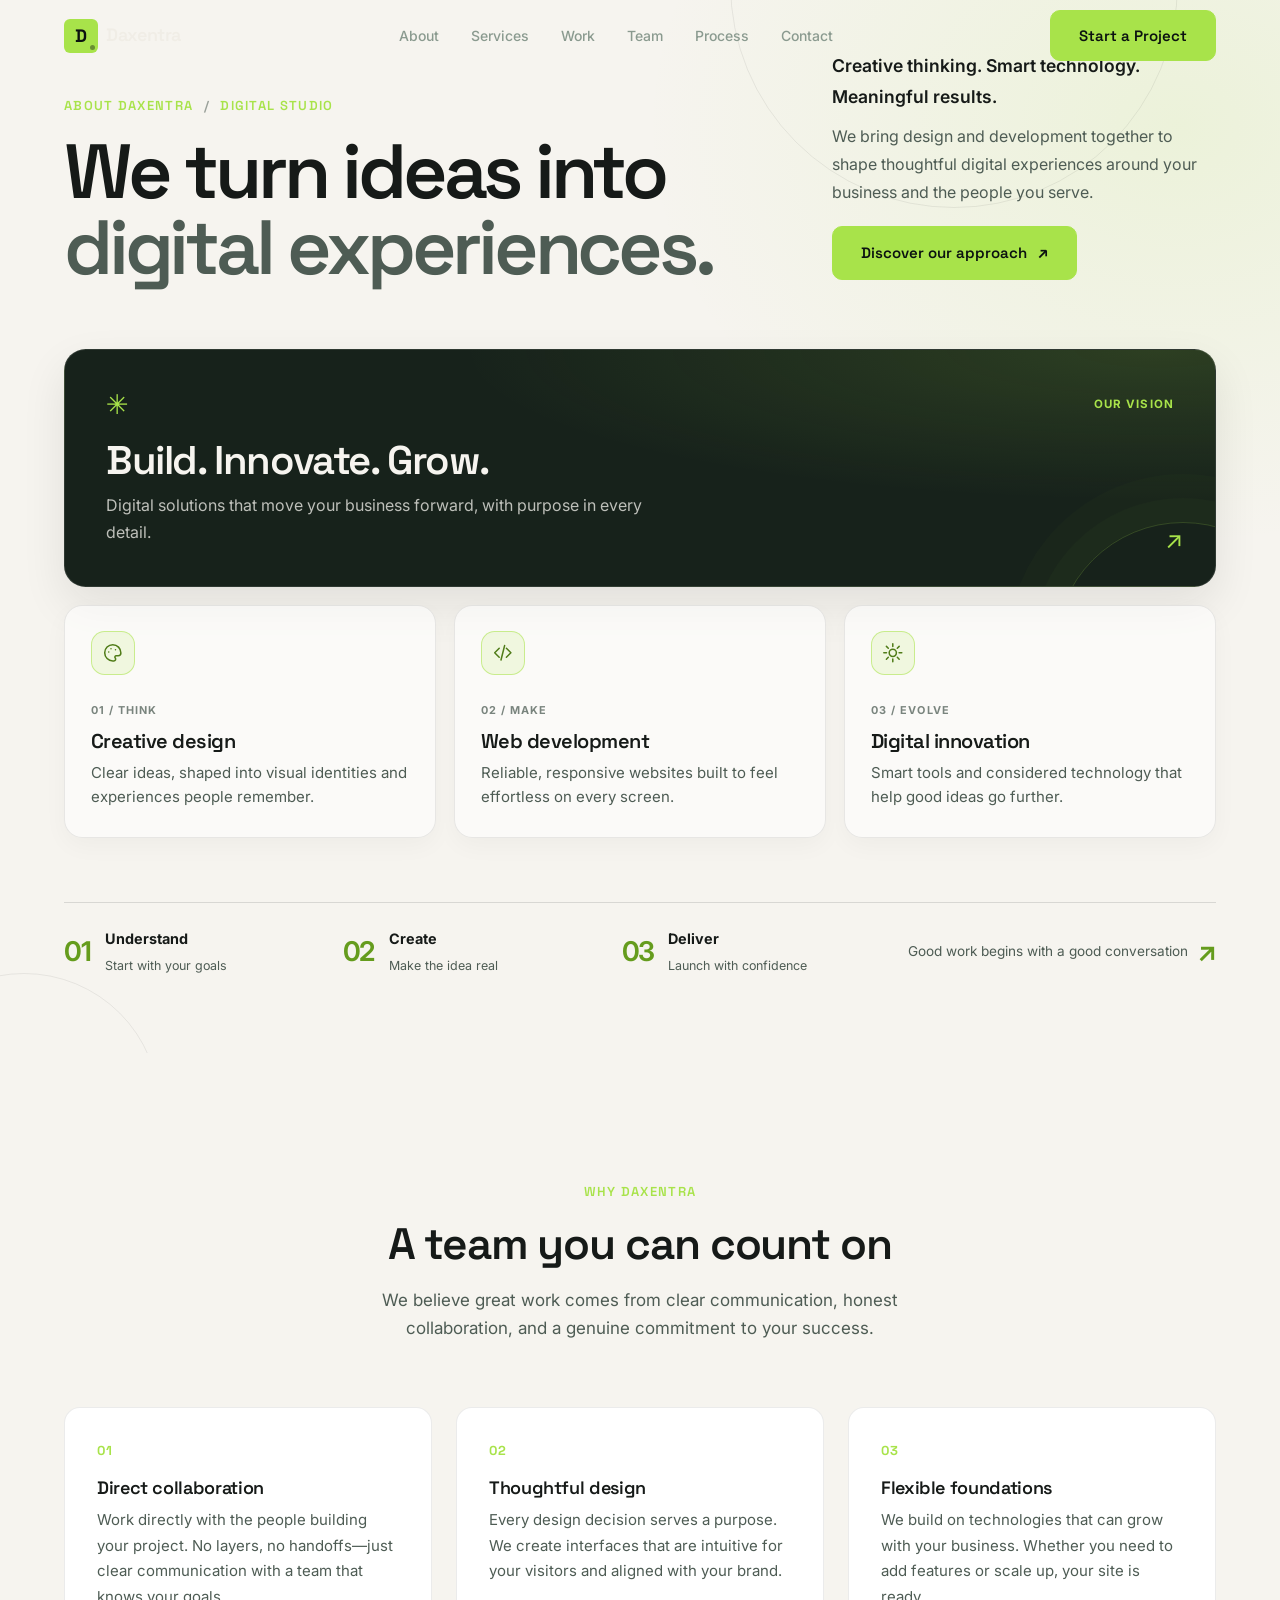
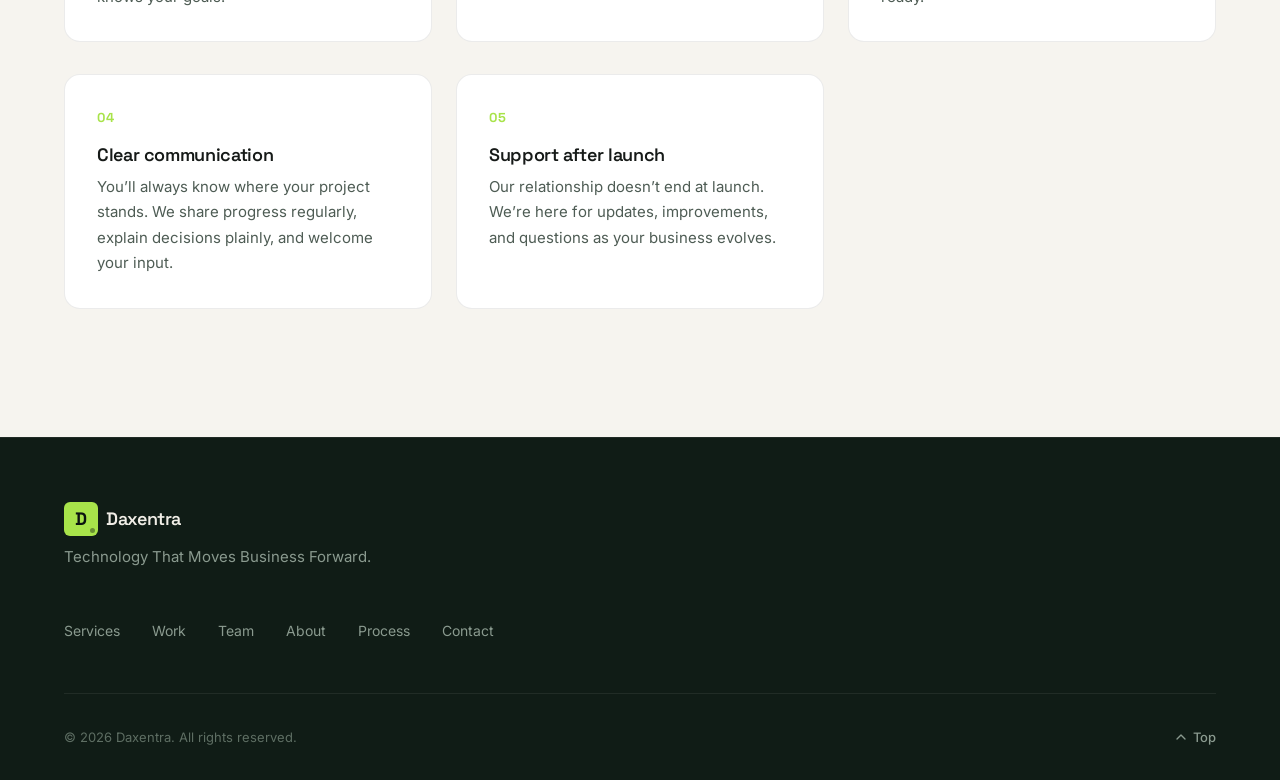
==== about.html @ ab79edf4 "Added new pages and animations" ====
<!DOCTYPE html>
<html lang="en">
<head>
  <meta charset="UTF-8">
  <meta name="viewport" content="width=device-width, initial-scale=1.0">
  <title>About — Daxentra Studio</title>
  <meta name="description" content="Daxentra designs and builds websites and digital products for businesses. Clean code, thoughtful design, direct collaboration.">
  <link rel="preconnect" href="https://fonts.googleapis.com">
  <link rel="preconnect" href="https://fonts.gstatic.com" crossorigin>
  <link href="https://fonts.googleapis.com/css2?family=Inter:wght@400;500;600&family=Space+Grotesk:wght@400;500;600;700&display=swap" rel="stylesheet">
  <link rel="stylesheet" href="css/styles.css">
</head>
<body>
<a href="#main-content" class="skip-link">Skip to main content</a>
<header class="site-header" id="site-header">
    <div class="container header-inner">
      <a href="index.html" class="logo" aria-label="Daxentra — Home">
        <span class="logo-mark" aria-hidden="true">
          <span class="logo-d">D</span>
          <span class="logo-dot"></span>
        </span>
        <span class="logo-text">Daxentra</span>
      </a>

      <nav class="nav desktop-nav" id="main-nav" aria-label="Main navigation">
        <ul class="nav-links" id="nav-links" role="list">
          <li><a href="index.html#about" class="nav-link">About</a></li>
          <li><a href="index.html#services" class="nav-link">Services</a></li>
          <li><a href="index.html#work" class="nav-link">Work</a></li>
          <li><a href="index.html#team" class="nav-link">Team</a></li>
          <li><a href="index.html#process" class="nav-link">Process</a></li>
          <li><a href="index.html#contact" class="nav-link">Contact</a></li>
        </ul>
      </nav>

      <a href="index.html#contact" class="btn btn-primary nav-cta">Start a Project</a>

      <button
        class="mobile-menu-btn"
        id="mobile-menu-btn"
        type="button"
        aria-expanded="false"
        aria-controls="mobile-nav"
        aria-label="Open navigation menu"
      >
        <span class="hamburger" aria-hidden="true">
          <span class="hamburger-line"></span>
          <span class="hamburger-line"></span>
          <span class="hamburger-line"></span>
        </span>
      </button>
    </div>

    <!-- Mobile Navigation Drawer: slides open between navbar and hero -->
    <nav class="mobile-nav-drawer" id="mobile-nav" aria-label="Mobile navigation">
      <div class="container mobile-nav-inner">
        <ul class="mobile-nav-links" id="mobile-nav-links" role="list">
          <li><a href="index.html#services" class="mobile-nav-link">Services</a></li>
          <li><a href="index.html#work" class="mobile-nav-link">Work</a></li>
          <li><a href="index.html#team" class="mobile-nav-link">Team</a></li>
          <li><a href="index.html#about" class="mobile-nav-link">About</a></li>
          <li><a href="index.html#process" class="mobile-nav-link">Process</a></li>
          <li><a href="index.html#contact" class="mobile-nav-link">Contact</a></li>
        </ul>
        <div class="mobile-nav-cta-wrapper">
          <a href="index.html#contact" class="btn btn-primary mobile-drawer-btn">Start a Project</a>
        </div>
      </div>
    </nav>
  </header>
<main id="main-content">
<section class="section section-light about-studio" id="about" aria-labelledby="about-title">
      <div class="container about-container">
        <div class="about-heading reveal">
          <div>
            <p class="section-label">About Daxentra <span aria-hidden="true">/</span> Digital studio</p>
            <h2 class="section-title" id="about-title">We turn ideas into <span>digital experiences.</span></h2>
          </div>
          <div class="about-intro-copy">
            <p>Creative thinking. Smart technology. Meaningful results.</p>
            <p>We bring design and development together to shape thoughtful digital experiences around your business and the people you serve.</p>
            <a class="btn btn-primary about-link" href="process.html">Discover our approach <span aria-hidden="true">↗</span></a>
          </div>
        </div>

        <div class="about-vision reveal" aria-label="Our vision">
          <div class="about-vision-top"><span class="about-mark" aria-hidden="true">✳</span><span class="about-vision-label">Our vision</span></div>
          <h3>Build. Innovate. Grow.</h3>
          <p>Digital solutions that move your business forward, with purpose in every detail.</p>
          <span class="about-vision-arrow" aria-hidden="true">↗</span>
        </div>

        <div class="about-cards" aria-label="What we bring to every project">
          <article class="about-card reveal" style="--reveal-delay: 80ms">
            <span class="about-card-icon" aria-hidden="true"><svg viewBox="0 0 24 24"><path d="M12 3a9 9 0 1 0 0 18h1.2a2 2 0 0 0 1.5-3.3 1.5 1.5 0 0 1 1.1-2.5H18a3 3 0 0 0 3-3c0-5.1-4-9.2-9-9.2Z"/><path d="M7.5 11h.01M10 7.5h.01M15 8.5h.01"/></svg></span>
            <span class="about-card-index">01 / THINK</span>
            <h3>Creative design</h3>
            <p>Clear ideas, shaped into visual identities and experiences people remember.</p>
            <span class="about-card-arrow" aria-hidden="true">↗</span>
          </article>
          <article class="about-card reveal" style="--reveal-delay: 160ms">
            <span class="about-card-icon" aria-hidden="true"><svg viewBox="0 0 24 24"><path d="m8 7-5 5 5 5M16 7l5 5-5 5M14 4l-4 16"/></svg></span>
            <span class="about-card-index">02 / MAKE</span>
            <h3>Web development</h3>
            <p>Reliable, responsive websites built to feel effortless on every screen.</p>
            <span class="about-card-arrow" aria-hidden="true">↗</span>
          </article>
          <article class="about-card reveal" style="--reveal-delay: 240ms">
            <span class="about-card-icon" aria-hidden="true"><svg viewBox="0 0 24 24"><path d="M12 2v3m0 14v3M4.9 4.9 7 7m10 10 2.1 2.1M2 12h3m14 0h3M4.9 19.1 7 17m10-10 2.1-2.1"/><circle cx="12" cy="12" r="4"/></svg></span>
            <span class="about-card-index">03 / EVOLVE</span>
            <h3>Digital innovation</h3>
            <p>Smart tools and considered technology that help good ideas go further.</p>
            <span class="about-card-arrow" aria-hidden="true">↗</span>
          </article>
        </div>

        <ol class="about-process reveal" aria-label="Our process">
          <li><span>01</span><div><strong>Understand</strong><small>Start with your goals</small></div></li>
          <li><span>02</span><div><strong>Create</strong><small>Make the idea real</small></div></li>
          <li><span>03</span><div><strong>Deliver</strong><small>Launch with confidence</small></div></li>
          <li class="about-process-note">Good work begins with a good conversation <span aria-hidden="true">↗</span></li>
        </ol>
      </div>
    </section>
<section class="section section-light" id="why-us">
      <div class="container">
        <div class="section-header reveal">
          <p class="section-label">Why Daxentra</p>
          <h2 class="section-title">A team you can count on</h2>
          <p class="section-description">
            We believe great work comes from clear communication, honest collaboration, 
            and a genuine commitment to your success.
          </p>
        </div>

        <div class="values-grid">

          <div class="value-item reveal">
            <div class="value-number" aria-hidden="true">01</div>
            <h3 class="value-title">Direct collaboration</h3>
            <p class="value-description">
              Work directly with the people building your project. No layers, no 
              handoffs&mdash;just clear communication with a team that knows your goals.
            </p>
          </div>

          <div class="value-item reveal">
            <div class="value-number" aria-hidden="true">02</div>
            <h3 class="value-title">Thoughtful design</h3>
            <p class="value-description">
              Every design decision serves a purpose. We create interfaces that are 
              intuitive for your visitors and aligned with your brand.
            </p>
          </div>

          <div class="value-item reveal">
            <div class="value-number" aria-hidden="true">03</div>
            <h3 class="value-title">Flexible foundations</h3>
            <p class="value-description">
              We build on technologies that can grow with your business. Whether you 
              need to add features or scale up, your site is ready.
            </p>
          </div>

          <div class="value-item reveal">
            <div class="value-number" aria-hidden="true">04</div>
            <h3 class="value-title">Clear communication</h3>
            <p class="value-description">
              You&rsquo;ll always know where your project stands. We share progress 
              regularly, explain decisions plainly, and welcome your input.
            </p>
          </div>

          <div class="value-item reveal">
            <div class="value-number" aria-hidden="true">05</div>
            <h3 class="value-title">Support after launch</h3>
            <p class="value-description">
              Our relationship doesn&rsquo;t end at launch. We&rsquo;re here for 
              updates, improvements, and questions as your business evolves.
            </p>
          </div>

        </div>
      </div>
    </section>
</main>
  <!-- ========== FOOTER ========== -->
  <footer class="site-footer">
    <div class="container footer-inner">
      <div class="footer-brand">
        <a href="index.html" class="logo footer-logo" aria-label="Daxentra — Home">
          <span class="logo-mark" aria-hidden="true">
            <span class="logo-d">D</span>
            <span class="logo-dot"></span>
          </span>
          <span class="logo-text">Daxentra</span>
        </a>
        <p class="footer-tagline">Technology That Moves Business Forward.</p>
      </div>

      <nav class="footer-nav" aria-label="Footer navigation">
        <ul class="footer-links" role="list">
          <li><a href="index.html#services">Services</a></li>
          <li><a href="index.html#work">Work</a></li>
          <li><a href="index.html#team">Team</a></li>
          <li><a href="index.html#about">About</a></li>
          <li><a href="index.html#process">Process</a></li>
          <li><a href="index.html#contact">Contact</a></li>
        </ul>
      </nav>

      <div class="footer-bottom">
        <p class="footer-copyright">
          &copy; <span id="copyright-year"></span> Daxentra. All rights reserved.
        </p>
        <a href="index.html" class="back-to-top" aria-label="Back to top">
          <svg width="16" height="16" viewBox="0 0 24 24" fill="none" stroke="currentColor" stroke-width="2" stroke-linecap="round" stroke-linejoin="round" aria-hidden="true"><path d="M18 15l-6-6-6 6"/></svg>
          Top
        </a>
      </div>
    </div>
  </footer>

  <script src="js/main.js"></script>
</body>
</html>
---- css/styles.css ----
/*  ============================================================
    Daxentra — Styles
    ============================================================
    Table of Contents
    1.  Custom Properties
    2.  Reset & Base
    3.  Typography
    4.  Layout
    5.  Skip Link
    6.  Header & Navigation
    7.  Buttons
    8.  Hero
    9.  Hero CSS Illustration
    10. Section Shared
    11. Studio Introduction
    12. Services
    13. Why Choose Us
    14. Featured Work
    15. Team
    16. Testimonials
    17. Process
    18. FAQ
    19. Contact
    20. Footer
    21. Scroll Reveal Animations
    22. Responsive — Tablet
    23. Responsive — Mobile
    24. Reduced Motion
    25. Focus & Accessibility
    ============================================================ */


/* ============================================================
   1. CUSTOM PROPERTIES
   ============================================================ */

:root {
  /* Palette — Dark */
  --bg-primary:       #0b1210;
  --bg-secondary:     #101c16;
  --bg-card:          #142019;
  --bg-card-hover:    #1a2a22;
  --border-subtle:    rgba(255, 255, 255, 0.07);
  --border-accent:    rgba(168, 227, 74, 0.2);

  /* Palette — Light */
  --bg-light:         #f6f4ef;
  --bg-light-card:    #ffffff;
  --bg-light-alt:     #ece9e2;
  --border-light:     rgba(0, 0, 0, 0.08);

  /* Accent */
  --accent:           #a8e34a;
  --accent-hover:     #93cc38;
  --accent-subtle:    rgba(168, 227, 74, 0.08);
  --accent-glow:      rgba(168, 227, 74, 0.12);

  /* Text — on dark */
  --text-primary:     #f0ede6;
  --text-secondary:   #8a9a8f;
  --text-tertiary:    #5e6e63;

  /* Text — on light */
  --text-dark:        #161a18;
  --text-dark-secondary: #4e5c54;

  /* Typography */
  --font-display:     'Space Grotesk', system-ui, -apple-system, sans-serif;
  --font-body:        'Inter', system-ui, -apple-system, sans-serif;

  /* Spacing scale */
  --space-xs:    0.25rem;   /*  4px */
  --space-sm:    0.5rem;    /*  8px */
  --space-md:    1rem;      /* 16px */
  --space-lg:    1.5rem;    /* 24px */
  --space-xl:    2rem;      /* 32px */
  --space-2xl:   3rem;      /* 48px */
  --space-3xl:   4rem;      /* 64px */
  --space-4xl:   6rem;      /* 96px */
  --space-5xl:   8rem;      /* 128px */

  /* Sizing */
  --container:        1200px;
  --container-narrow: 800px;
  --header-height:    4.5rem;
  --radius-sm:        0.375rem;
  --radius-md:        0.625rem;
  --radius-lg:        1rem;
  --radius-xl:        1.5rem;

  /* Transitions */
  --ease-out:    cubic-bezier(0.16, 1, 0.3, 1);
  --ease-in-out: cubic-bezier(0.65, 0, 0.35, 1);
  --duration-fast:   150ms;
  --duration-normal: 300ms;
  --duration-slow:   500ms;
}


/* ============================================================
   2. RESET & BASE
   ============================================================ */

*,
*::before,
*::after {
  margin: 0;
  padding: 0;
  box-sizing: border-box;
}

html {
  scroll-behavior: smooth;
  -webkit-text-size-adjust: 100%;
  scroll-padding-top: var(--header-height);
}

body {
  font-family: var(--font-body);
  font-size: 1rem;
  line-height: 1.7;
  color: var(--text-primary);
  background-color: var(--bg-primary);
  -webkit-font-smoothing: antialiased;
  -moz-osx-font-smoothing: grayscale;
  overflow-x: hidden;
}

img,
svg {
  display: block;
  max-width: 100%;
}

a {
  color: inherit;
  text-decoration: none;
}

ul,
ol {
  list-style: none;
}

button {
  font: inherit;
  cursor: pointer;
  border: none;
  background: none;
  color: inherit;
}


/* ============================================================
   3. TYPOGRAPHY
   ============================================================ */

h1, h2, h3, h4, h5, h6 {
  font-family: var(--font-display);
  font-weight: 600;
  line-height: 1.15;
  letter-spacing: -0.02em;
}

.text-accent {
  color: var(--accent);
}


/* ============================================================
   4. LAYOUT
   ============================================================ */

.container {
  width: 100%;
  max-width: var(--container);
  margin: 0 auto;
  padding-left: var(--space-lg);
  padding-right: var(--space-lg);
}


/* ============================================================
   5. SKIP LINK
   ============================================================ */

.skip-link {
  position: fixed;
  top: var(--space-sm);
  left: var(--space-sm);
  z-index: 9999;
  padding: var(--space-sm) var(--space-md);
  background: var(--accent);
  color: var(--bg-primary);
  font-weight: 600;
  font-size: 0.875rem;
  border-radius: var(--radius-sm);
  transform: translateY(-200%);
  transition: transform var(--duration-normal) var(--ease-out);
}

.skip-link:focus {
  transform: translateY(0);
  outline: 2px solid var(--accent);
  outline-offset: 2px;
}


/* ============================================================
   6. HEADER & NAVIGATION
   ============================================================ */

.site-header {
  position: fixed;
  top: 0;
  left: 0;
  right: 0;
  z-index: 1000;
  height: var(--header-height);
  transition: background-color var(--duration-normal) var(--ease-out),
              border-color var(--duration-normal) var(--ease-out),
              backdrop-filter var(--duration-normal) var(--ease-out);
  border-bottom: 1px solid transparent;
}

.header-scrolled {
  background-color: rgba(11, 18, 16, 0.92);
  backdrop-filter: blur(12px);
  -webkit-backdrop-filter: blur(12px);
  border-bottom-color: var(--border-subtle);
}

.header-inner {
  display: flex;
  align-items: center;
  justify-content: space-between;
  height: 100%;
  gap: var(--space-lg);
}

/* Logo */
.logo {
  display: flex;
  align-items: center;
  gap: var(--space-sm);
  text-decoration: none;
  flex-shrink: 0;
  z-index: 1001;
}

.logo-mark {
  display: flex;
  align-items: center;
  justify-content: center;
  width: 2.125rem;
  height: 2.125rem;
  background: var(--accent);
  border-radius: var(--radius-sm);
  position: relative;
}

.logo-d {
  font-family: var(--font-display);
  font-weight: 700;
  font-size: 1.125rem;
  color: var(--bg-primary);
  line-height: 1;
}

.logo-dot {
  position: absolute;
  bottom: 3px;
  right: 3px;
  width: 5px;
  height: 5px;
  background: var(--bg-primary);
  border-radius: 50%;
  opacity: 0.4;
}

.logo-text {
  font-family: var(--font-display);
  font-weight: 600;
  font-size: 1.125rem;
  letter-spacing: -0.02em;
  color: var(--text-primary);
}

/* Nav links */
.nav {
  display: flex;
  align-items: center;
}

.nav-links {
  display: flex;
  align-items: center;
  gap: var(--space-xl);
}

.nav-link {
  font-size: 0.875rem;
  font-weight: 500;
  color: var(--text-secondary);
  transition: color var(--duration-fast) ease;
  position: relative;
}

.nav-link::after {
  content: '';
  position: absolute;
  bottom: -4px;
  left: 0;
  width: 0;
  height: 1.5px;
  background: var(--accent);
  transition: width var(--duration-normal) var(--ease-out);
}

.nav-link:hover,
.nav-link-active {
  color: var(--text-primary);
}

.nav-link:hover::after,
.nav-link-active::after {
  width: 100%;
}

/* Nav CTA */
.nav-cta {
  font-size: 0.8125rem;
  padding: 0.5rem 1.25rem;
}

/* Mobile menu button */
.mobile-menu-btn {
  display: none;
  align-items: center;
  justify-content: center;
  width: 2.5rem;
  height: 2.5rem;
  z-index: 1001;
}

/* Mobile drawer (hidden on desktop) */
.mobile-nav-drawer {
  display: none;
}

.hamburger {
  display: flex;
  flex-direction: column;
  gap: 5px;
  width: 20px;
}

.hamburger-line {
  display: block;
  width: 100%;
  height: 2px;
  background: var(--text-primary);
  border-radius: 2px;
  transition: transform var(--duration-normal) var(--ease-out),
              opacity var(--duration-fast) ease;
  transform-origin: center;
}

/* Hamburger → X animation */
.nav-open .hamburger-line:nth-child(1) {
  transform: translateY(7px) rotate(45deg);
}

.nav-open .hamburger-line:nth-child(2) {
  opacity: 0;
}

.nav-open .hamburger-line:nth-child(3) {
  transform: translateY(-7px) rotate(-45deg);
}


/* ============================================================
   7. BUTTONS
   ============================================================ */

.btn {
  display: inline-flex;
  align-items: center;
  justify-content: center;
  gap: var(--space-sm);
  font-family: var(--font-display);
  font-weight: 600;
  font-size: 0.9375rem;
  padding: 0.75rem 1.75rem;
  border-radius: var(--radius-md);
  border: 1.5px solid transparent;
  cursor: pointer;
  transition: all var(--duration-normal) var(--ease-out);
  white-space: nowrap;
  text-decoration: none;
}

.btn-primary {
  background: var(--accent);
  color: var(--bg-primary);
  border-color: var(--accent);
}

.btn-primary:hover {
  background: var(--accent-hover);
  border-color: var(--accent-hover);
  transform: translateY(-1px);
  box-shadow: 0 4px 20px rgba(168, 227, 74, 0.25);
}

.btn-ghost {
  background: transparent;
  color: var(--text-primary);
  border-color: var(--border-subtle);
}

.btn-ghost:hover {
  border-color: var(--text-secondary);
  background: rgba(255, 255, 255, 0.04);
}

.btn-lg {
  padding: 0.875rem 2rem;
  font-size: 1rem;
}


/* ============================================================
   8. HERO
   ============================================================ */

.hero {
  position: relative;
  min-height: 100vh;
  display: flex;
  align-items: center;
  padding-top: calc(var(--header-height) + var(--space-3xl));
  padding-bottom: var(--space-4xl);
  overflow: hidden;
}

.hero-inner {
  display: grid;
  grid-template-columns: 1fr 1fr;
  gap: var(--space-3xl);
  align-items: center;
}

.hero-label {
  font-family: var(--font-display);
  font-size: 0.8125rem;
  font-weight: 600;
  letter-spacing: 0.1em;
  text-transform: uppercase;
  color: var(--accent);
  margin-bottom: var(--space-lg);
}

.hero-title {
  font-size: clamp(2.5rem, 5vw, 4rem);
  line-height: 1.08;
  letter-spacing: -0.03em;
  margin-bottom: var(--space-lg);
}

.hero-description {
  font-size: 1.125rem;
  line-height: 1.7;
  color: var(--text-secondary);
  max-width: 520px;
  margin-bottom: var(--space-xl);
}

.hero-actions {
  display: flex;
  gap: var(--space-md);
  flex-wrap: wrap;
}

/* Hero background grid */
.hero-bg-grid {
  position: absolute;
  inset: 0;
  background-image:
    linear-gradient(rgba(255, 255, 255, 0.02) 1px, transparent 1px),
    linear-gradient(90deg, rgba(255, 255, 255, 0.02) 1px, transparent 1px);
  background-size: 60px 60px;
  pointer-events: none;
  mask-image: radial-gradient(ellipse 80% 70% at 50% 40%, black 20%, transparent 70%);
  -webkit-mask-image: radial-gradient(ellipse 80% 70% at 50% 40%, black 20%, transparent 70%);
}


/* ============================================================
   9. HERO PROJECTS CAROUSEL
   ============================================================ */

.hero-visual {
  position: relative;
  display: flex;
  align-items: center;
  justify-content: center;
  min-height: 480px;
  overflow: hidden;
}

/* Technology marks scroll beneath the project cards, in the opposite direction. */
.tech-float-field {
  position: absolute;
  right: 0;
  bottom: 0;
  left: 0;
  height: 54px;
  z-index: 0;
  overflow: hidden;
  pointer-events: none;
  display: flex;
  align-items: center;
  -webkit-mask-image: linear-gradient(to right, transparent 0%, #000 11%, #000 89%, transparent 100%);
  mask-image: linear-gradient(to right, transparent 0%, #000 11%, #000 89%, transparent 100%);
}

.tech-float-track {
  display: flex;
  align-items: center;
  gap: 0;
  width: max-content;
  animation: tech-icons-scroll 15s linear infinite;
}

.tech-float-group {
  display: flex;
  align-items: center;
  gap: clamp(1.5rem, 4vw, 3rem);
  padding-right: clamp(1.5rem, 4vw, 3rem);
}

.tech-float-icon {
  flex: 0 0 54px;
  display: grid;
  width: 54px;
  height: 54px;
  place-items: center;
  color: var(--accent);
  font-family: var(--font-display);
  font-size: 1.35rem;
  font-weight: 700;
  line-height: 1;
  text-shadow: 0 0 8px rgba(168, 227, 74, 0.92), 0 0 22px rgba(168, 227, 74, 0.62), 0 0 38px rgba(168, 227, 74, 0.32);
  filter: drop-shadow(0 0 9px rgba(168, 227, 74, 0.5));
}

.tech-float-node { font-size: 0.88rem; }

.tech-float-react svg {
  width: 38px;
  height: 38px;
  fill: none;
  stroke: currentColor;
  stroke-width: 1.8;
}

@keyframes tech-icons-scroll {
  from { transform: translateX(-50%); }
  to { transform: translateX(0); }
}

/* Carousel container */
.carousel-showcase {
  position: relative;
  z-index: 1;
  width: 100%;
  overflow: hidden;
  padding: var(--space-lg) 0;
  border-radius: var(--radius-lg);
}

/* Track — slides via CSS keyframe */
.carousel-track {
  display: flex;
  gap: var(--space-md);
  width: max-content;
  animation: carousel-scroll 35s linear infinite;
}

.carousel-showcase:hover .carousel-track {
  animation-play-state: paused;
}

.hero-visual:has(.carousel-showcase:hover) .tech-float-track {
  animation-play-state: paused;
}

/* Individual project card */
.carousel-card {
  flex: 0 0 320px;
  background: var(--bg-card);
  border: 1px solid var(--border-subtle);
  border-radius: var(--radius-lg);
  overflow: hidden;
  transition: transform var(--duration-normal) var(--ease-out),
              border-color var(--duration-normal) var(--ease-out),
              box-shadow var(--duration-normal) var(--ease-out);
  cursor: default;
}

.carousel-card:hover {
  transform: scale(1.04) translateY(-6px);
  border-color: var(--accent);
  box-shadow:
    0 12px 36px rgba(0, 0, 0, 0.45),
    0 0 25px rgba(168, 227, 74, 0.12);
}

/* Card image area */
.carousel-card-image {
  width: 100%;
  aspect-ratio: 16 / 10;
  overflow: hidden;
  position: relative;
}

.carousel-card-image img {
  width: 100%;
  height: 100%;
  object-fit: cover;
  display: block;
  transition: transform 0.5s var(--ease-out);
}

.carousel-card:hover .carousel-card-image img {
  transform: scale(1.08);
}

/* Gradient placeholder when no real image is available */
.carousel-card-image .placeholder-gradient {
  width: 100%;
  height: 100%;
  display: flex;
  align-items: center;
  justify-content: center;
  position: relative;
  transition: transform 0.5s var(--ease-out);
}

.carousel-card:hover .placeholder-gradient {
  transform: scale(1.08);
}

/* Placeholder inner pattern (abstract UI shapes) */
.placeholder-gradient::after {
  content: '';
  position: absolute;
  inset: 0;
  background:
    linear-gradient(135deg, rgba(255,255,255,0.04) 25%, transparent 25%),
    linear-gradient(225deg, rgba(255,255,255,0.04) 25%, transparent 25%),
    linear-gradient(315deg, rgba(255,255,255,0.04) 25%, transparent 25%),
    linear-gradient(45deg, rgba(255,255,255,0.04) 25%, transparent 25%);
  background-size: 24px 24px;
  opacity: 0.5;
}

/* Per-card gradient themes */
.gradient-1 { background: linear-gradient(135deg, #1a3a2a 0%, #0f2318 50%, #2d5c3e 100%); }
.gradient-2 { background: linear-gradient(135deg, #1a2535 0%, #0f1820 50%, #2a3d55 100%); }
.gradient-3 { background: linear-gradient(135deg, #352a1a 0%, #201b0f 50%, #554430 100%); }
.gradient-4 { background: linear-gradient(135deg, #2a1a35 0%, #180f20 50%, #443055 100%); }
.gradient-5 { background: linear-gradient(135deg, #1a3533 0%, #0f201e 50%, #2d5553 100%); }
.gradient-6 { background: linear-gradient(135deg, #35261a 0%, #201a0f 50%, #554a30 100%); }
.gradient-7 { background: linear-gradient(135deg, #1a2a35 0%, #0f1820 50%, #2d4055 100%); }
.gradient-8 { background: linear-gradient(135deg, #261a35 0%, #1a0f20 50%, #4a3055 100%); }

/* Placeholder icon inside gradient */
.placeholder-icon {
  position: relative;
  z-index: 1;
  width: 40px;
  height: 40px;
  border-radius: var(--radius-md);
  background: rgba(255, 255, 255, 0.07);
  border: 1px solid rgba(255, 255, 255, 0.08);
  display: flex;
  align-items: center;
  justify-content: center;
}

.placeholder-icon svg {
  width: 20px;
  height: 20px;
  stroke: rgba(255, 255, 255, 0.25);
  fill: none;
  stroke-width: 1.5;
  stroke-linecap: round;
  stroke-linejoin: round;
}

/* Card info */
.carousel-card-info {
  padding: 16px 20px 20px;
}

.carousel-card-category {
  font-family: var(--font-display);
  font-size: 0.75rem;
  font-weight: 600;
  letter-spacing: 0.08em;
  text-transform: uppercase;
  color: var(--accent);
  margin-bottom: 6px;
  transition: color var(--duration-fast) ease;
}

.carousel-card-name {
  font-family: var(--font-display);
  font-size: 1.125rem;
  font-weight: 700;
  color: var(--text-primary);
  line-height: 1.3;
  transition: color var(--duration-fast) ease;
}

.carousel-card:hover .carousel-card-name {
  color: #fff;
}

/* Edge fade masks */
.carousel-fade {
  position: absolute;
  top: 0;
  bottom: 0;
  width: 100px;
  z-index: 5;
  pointer-events: none;
}

.carousel-fade-left {
  left: 0;
  background: linear-gradient(to right, var(--bg-primary), transparent);
}

.carousel-fade-right {
  right: 0;
  background: linear-gradient(to left, var(--bg-primary), transparent);
}

/* Carousel keyframes — duration controlled by JS via --carousel-duration */
@keyframes carousel-scroll {
  0%   { transform: translateX(0); }
  100% { transform: translateX(-50%); }
}


/* ============================================================
   10. SECTION SHARED
   ============================================================ */

.section {
  padding: var(--space-5xl) 0;
}

.section-dark {
  background-color: var(--bg-primary);
  color: var(--text-primary);
}

.section-light {
  background-color: var(--bg-light);
  color: var(--text-dark);
}

.section-header {
  text-align: center;
  max-width: var(--container-narrow);
  margin: 0 auto var(--space-3xl);
}

.section-header-left {
  text-align: left;
  max-width: 100%;
  margin-bottom: var(--space-xl);
}

.section-label {
  font-family: var(--font-display);
  font-size: 0.8125rem;
  font-weight: 600;
  letter-spacing: 0.1em;
  text-transform: uppercase;
  color: var(--accent);
  margin-bottom: var(--space-md);
}

.section-title {
  font-size: clamp(1.75rem, 3.5vw, 2.75rem);
  line-height: 1.15;
  letter-spacing: -0.025em;
  margin-bottom: var(--space-md);
}

.section-light .section-title {
  color: var(--text-dark);
}

.section-description {
  font-size: 1.0625rem;
  line-height: 1.7;
  max-width: 600px;
  margin: 0 auto;
}

.section-dark .section-description {
  color: var(--text-secondary);
}

.section-light .section-description {
  color: var(--text-dark-secondary);
}


/* ============================================================
   11. STUDIO INTRODUCTION
   ============================================================ */

.studio-intro {
  display: grid;
  grid-template-columns: 1fr 1fr;
  gap: var(--space-3xl);
  align-items: start;
}

.studio-intro .section-title {
  max-width: 480px;
}

.studio-body p {
  color: var(--text-dark-secondary);
  font-size: 1.0625rem;
  line-height: 1.8;
}

.studio-body p + p {
  margin-top: var(--space-lg);
}


/* ============================================================
   12. SERVICES
   ============================================================ */

.services-grid {
  display: grid;
  grid-template-columns: repeat(3, 1fr);
  gap: var(--space-lg);
}

.service-card {
  background: var(--bg-card);
  border: 1px solid var(--border-subtle);
  border-radius: var(--radius-lg);
  padding: var(--space-xl);
  display: flex;
  flex-direction: column;
  transition: border-color var(--duration-normal) var(--ease-out),
              background-color var(--duration-normal) var(--ease-out),
              transform var(--duration-normal) var(--ease-out);
}

.service-card:hover {
  border-color: var(--border-accent);
  background: var(--bg-card-hover);
  transform: translateY(-2px);
}

.service-icon {
  width: 48px;
  height: 48px;
  display: flex;
  align-items: center;
  justify-content: center;
  background: var(--accent-subtle);
  border-radius: var(--radius-md);
  color: var(--accent);
  margin-bottom: var(--space-lg);
}

.service-title {
  font-size: 1.125rem;
  font-weight: 600;
  margin-bottom: var(--space-sm);
  color: var(--text-primary);
}

.service-description {
  font-size: 0.9375rem;
  line-height: 1.7;
  color: var(--text-secondary);
  flex: 1;
  margin-bottom: var(--space-lg);
}

.service-link {
  font-family: var(--font-display);
  font-size: 0.875rem;
  font-weight: 600;
  color: var(--accent);
  display: inline-flex;
  align-items: center;
  gap: var(--space-xs);
  transition: gap var(--duration-normal) var(--ease-out);
}

.service-link:hover {
  gap: var(--space-sm);
}


/* ============================================================
   13. WHY CHOOSE US
   ============================================================ */

.values-grid {
  display: grid;
  grid-template-columns: repeat(3, 1fr);
  gap: var(--space-xl) var(--space-lg);
}

.value-item {
  padding: var(--space-xl);
  border: 1px solid var(--border-light);
  border-radius: var(--radius-lg);
  background: var(--bg-light-card);
  transition: border-color var(--duration-normal) var(--ease-out),
              box-shadow var(--duration-normal) var(--ease-out);
}

.value-item:hover {
  border-color: rgba(168, 227, 74, 0.3);
  box-shadow: 0 2px 16px rgba(168, 227, 74, 0.06);
}

.value-number {
  font-family: var(--font-display);
  font-size: 0.8125rem;
  font-weight: 700;
  color: var(--accent);
  margin-bottom: var(--space-md);
  letter-spacing: 0.05em;
}

.value-title {
  font-size: 1.125rem;
  font-weight: 600;
  color: var(--text-dark);
  margin-bottom: var(--space-sm);
}

.value-description {
  font-size: 0.9375rem;
  line-height: 1.7;
  color: var(--text-dark-secondary);
}

/* The 5th item spans the gap to center itself */
.values-grid .value-item:nth-child(4) {
  grid-column: 1 / 2;
}

.values-grid .value-item:nth-child(5) {
  grid-column: 2 / 3;
}


/* ============================================================
   14. FEATURED WORK
   ============================================================ */

.work-grid {
  display: grid;
  grid-template-columns: repeat(3, 1fr);
  gap: var(--space-lg);
}

.work-card {
  border-radius: var(--radius-lg);
  overflow: hidden;
  background: var(--bg-card);
  border: 1px solid var(--border-subtle);
  transition: border-color var(--duration-normal) var(--ease-out),
              transform var(--duration-normal) var(--ease-out);
}

.work-card:hover {
  border-color: var(--border-accent);
  transform: translateY(-3px);
}

.work-image {
  aspect-ratio: 4 / 3;
  position: relative;
  overflow: hidden;
}

.work-image-inner {
  width: 100%;
  height: 100%;
  display: flex;
  align-items: flex-start;
  justify-content: flex-start;
  padding: var(--space-md);
}

/* Concept project gradient backgrounds */
.work-image-1 {
  background: linear-gradient(135deg, #1a3a2a 0%, #0f2318 40%, #2d5c3e 100%);
}

.work-image-2 {
  background: linear-gradient(135deg, #1a2535 0%, #0f1820 40%, #2a3d55 100%);
}

.work-image-3 {
  background: linear-gradient(135deg, #352a1a 0%, #201b0f 40%, #554430 100%);
}

.concept-badge {
  font-family: var(--font-display);
  font-size: 0.6875rem;
  font-weight: 600;
  letter-spacing: 0.05em;
  text-transform: uppercase;
  padding: 0.3rem 0.75rem;
  background: rgba(0, 0, 0, 0.5);
  backdrop-filter: blur(8px);
  -webkit-backdrop-filter: blur(8px);
  border: 1px solid rgba(255, 255, 255, 0.1);
  border-radius: var(--radius-sm);
  color: var(--text-secondary);
}

.work-info {
  padding: var(--space-lg);
}

.work-meta {
  display: flex;
  align-items: center;
  gap: var(--space-sm);
  margin-bottom: var(--space-sm);
}

.work-category,
.work-type {
  font-size: 0.75rem;
  font-weight: 500;
  text-transform: uppercase;
  letter-spacing: 0.05em;
  color: var(--text-tertiary);
}

.work-category {
  color: var(--accent);
}

.work-divider {
  color: var(--text-tertiary);
}

.work-title {
  font-size: 1.25rem;
  font-weight: 600;
  margin-bottom: var(--space-sm);
  color: var(--text-primary);
}

.work-description {
  font-size: 0.9375rem;
  line-height: 1.7;
  color: var(--text-secondary);
}


/* ============================================================
   15. TEAM
   ============================================================ */

.team-grid {
  display: grid;
  grid-template-columns: repeat(3, 1fr);
  gap: var(--space-lg);
}

.team-card {
  text-align: center;
  padding: var(--space-2xl) var(--space-xl);
  border: 1px solid var(--border-light);
  border-radius: var(--radius-lg);
  background: var(--bg-light-card);
  transition: border-color var(--duration-normal) var(--ease-out);
}

.team-card:hover {
  border-color: rgba(168, 227, 74, 0.3);
}

.team-avatar {
  width: 80px;
  height: 80px;
  border-radius: 50%;
  background: var(--bg-light-alt);
  display: flex;
  align-items: center;
  justify-content: center;
  margin: 0 auto var(--space-lg);
  border: 2px dashed rgba(0, 0, 0, 0.12);
}

.avatar-placeholder {
  font-family: var(--font-display);
  font-size: 1.5rem;
  font-weight: 600;
  color: var(--text-dark-secondary);
  opacity: 0.5;
}

.team-name {
  font-size: 1.125rem;
  font-weight: 600;
  color: var(--text-dark);
  margin-bottom: var(--space-xs);
}

.team-role {
  font-size: 0.8125rem;
  font-weight: 500;
  color: var(--accent-hover);
  text-transform: uppercase;
  letter-spacing: 0.05em;
  margin-bottom: var(--space-md);
}

.team-bio {
  font-size: 0.9375rem;
  line-height: 1.7;
  color: var(--text-dark-secondary);
  font-style: italic;
}


/* ============================================================
   16. TESTIMONIALS
   ============================================================ */

#testimonials {
  padding: clamp(3.5rem, 7vw, 6rem) 0;
}

#testimonials .section-header {
  margin-bottom: clamp(2rem, 4vw, 3rem);
}

.testimonial-demo-note {
  width: fit-content;
  margin: 0 auto var(--space-lg);
  padding: .4rem .8rem;
  border: 1px solid rgba(168, 227, 74, .2);
  border-radius: 999px;
  color: var(--accent);
  font-size: .75rem;
  font-weight: 600;
  letter-spacing: .04em;
}

.testimonials-placeholder {
  max-width: 600px;
  margin: 0 auto;
}

.placeholder-notice {
  text-align: center;
  padding: var(--space-3xl) var(--space-xl);
  border: 1px dashed var(--border-subtle);
  border-radius: var(--radius-lg);
  background: var(--bg-card);
}

.placeholder-icon {
  width: 56px;
  height: 56px;
  display: flex;
  align-items: center;
  justify-content: center;
  margin: 0 auto var(--space-lg);
  background: var(--accent-subtle);
  border-radius: 50%;
  color: var(--accent);
}

.placeholder-title {
  font-size: 1.125rem;
  font-weight: 600;
  margin-bottom: var(--space-sm);
  color: var(--text-primary);
}

.placeholder-text {
  font-size: 0.9375rem;
  line-height: 1.7;
  color: var(--text-secondary);
  margin-bottom: var(--space-md);
}

.placeholder-hint {
  font-size: 0.8125rem;
  color: var(--text-tertiary);
  font-style: italic;
}

/* Testimonial grid — for when real testimonials are added */
.testimonials-grid {
  display: grid;
  grid-template-columns: repeat(2, minmax(0, 1fr));
  gap: var(--space-lg);
}

.testimonial-card {
  display: flex;
  flex-direction: column;
  min-height: 250px;
  background: linear-gradient(145deg, rgba(255,255,255,.045), rgba(255,255,255,.018));
  border: 1px solid var(--border-subtle);
  border-radius: var(--radius-lg);
  padding: clamp(1.25rem, 2.4vw, 2rem);
  transition: transform .25s ease, border-color .25s ease, background .25s ease;
}

.testimonial-card:hover {
  transform: translateY(-4px);
  border-color: rgba(168, 227, 74, .35);
  background: linear-gradient(145deg, rgba(168,227,74,.07), rgba(255,255,255,.025));
}

.testimonial-rating {
  margin-bottom: var(--space-md);
  color: var(--accent);
  font-size: 1rem;
  letter-spacing: .16em;
}

.testimonial-quote {
  flex: 1;
  font-size: 1rem;
  line-height: 1.7;
  color: var(--text-primary);
  margin-bottom: var(--space-lg);
  font-style: italic;
}

.testimonial-author {
  display: flex;
  align-items: center;
  gap: var(--space-md);
  padding-top: var(--space-md);
  border-top: 1px solid var(--border-subtle);
}

.testimonial-avatar {
  display: grid;
  flex: 0 0 44px;
  width: 48px;
  height: 48px;
  border-radius: 50%;
  place-items: center;
  background: var(--accent-subtle);
  color: var(--accent);
  font-size: .8125rem;
  font-weight: 700;
}

.testimonial-name {
  font-style: normal;
  font-weight: 600;
  font-size: 0.9375rem;
  color: var(--text-primary);
}

.testimonial-role {
  font-size: 0.8125rem;
  color: var(--text-secondary);
}

@media (max-width: 700px) {
  .testimonials-grid {
    grid-template-columns: 1fr;
  }

  .testimonial-card {
    min-height: 0;
  }
}


/* ============================================================
   17. PROCESS
   ============================================================ */

.process-steps {
  display: grid;
  grid-template-columns: repeat(4, 1fr);
  gap: var(--space-lg);
  counter-reset: process-step;
}

/* Waterfall process: each phase steps down into the next. */
.waterfall-steps {
  --waterfall-green: #86bd37;
  position: relative;
  align-items: start;
  gap: clamp(1rem, 2vw, 1.75rem);
  padding: .5rem 0 1.5rem;
}

.waterfall-steps::before {
  content: '';
  position: absolute;
  z-index: 0;
  top: 2.45rem;
  left: 8%;
  right: 8%;
  height: 2px;
  background: linear-gradient(90deg, rgba(134,189,55,.18), var(--waterfall-green), rgba(134,189,55,.18));
  transform-origin: left;
  animation: waterfall-flow 1.2s ease both;
}

.process-step {
  position: relative;
  padding: var(--space-xl);
  border: 1px solid var(--border-light);
  border-radius: var(--radius-lg);
  background: var(--bg-light-card);
  box-shadow: 0 12px 32px rgba(22,26,24,.045);
  transition: border-color var(--duration-normal) var(--ease-out), transform .35s ease, box-shadow .35s ease;
  animation: waterfall-enter .7s cubic-bezier(.2,.7,.2,1) both;
  animation-delay: calc(var(--waterfall-index, 0) * 120ms);
}

.waterfall-steps .process-step:nth-child(1) { --waterfall-index: 0; }
.waterfall-steps .process-step:nth-child(2) { --waterfall-index: 1; margin-top: 2.6rem; }
.waterfall-steps .process-step:nth-child(3) { --waterfall-index: 2; margin-top: 5.2rem; }
.waterfall-steps .process-step:nth-child(4) { --waterfall-index: 3; margin-top: 7.8rem; }

.waterfall-steps .process-step::before {
  content: '';
  position: absolute;
  z-index: 2;
  top: 1.7rem;
  left: 1.65rem;
  width: .72rem;
  height: .72rem;
  border: 3px solid var(--bg-light-card);
  border-radius: 50%;
  background: var(--waterfall-green);
  box-shadow: 0 0 0 4px rgba(134,189,55,.17);
}

.process-step:hover {
  border-color: rgba(134, 189, 55, 0.55);
  transform: translateY(-5px);
  box-shadow: 0 20px 42px rgba(22,26,24,.1);
}

/* Connector line between steps */
.process-step:not(:last-child)::after {
  content: '';
  position: absolute;
  display: none;
}

.step-number {
  display: flex;
  align-items: center;
  justify-content: space-between;
  font-family: var(--font-display);
  font-size: 0.8125rem;
  font-weight: 700;
  color: var(--accent);
  letter-spacing: 0.05em;
  margin-bottom: var(--space-md);
}

.step-kicker {
  color: var(--text-dark-secondary);
  font: 700 .65rem/1 var(--font-body);
  letter-spacing: .14em;
}

.step-title {
  font-size: 1.125rem;
  font-weight: 600;
  color: var(--text-dark);
  margin-bottom: var(--space-sm);
}

.step-description {
  font-size: 0.9375rem;
  line-height: 1.7;
  color: var(--text-dark-secondary);
}

@keyframes waterfall-flow { from { transform: scaleX(0); opacity: .35; } to { transform: scaleX(1); opacity: 1; } }
@keyframes waterfall-enter { from { opacity: 0; } to { opacity: 1; } }

@media (max-width: 1024px) {
  .waterfall-steps { grid-template-columns: repeat(4, minmax(0, 1fr)); }
  .waterfall-steps::before { left: 12%; right: 12%; }
  .waterfall-steps .process-step:nth-child(2) { margin-top: 1.7rem; }
  .waterfall-steps .process-step:nth-child(3) { margin-top: 3.4rem; }
  .waterfall-steps .process-step:nth-child(4) { margin-top: 5.1rem; }
}

@media (max-width: 767px) {
  .waterfall-steps { gap: 1rem; padding-left: 1.35rem; }
  .waterfall-steps::before {
    top: 1rem;
    bottom: 1rem;
    left: .35rem;
    right: auto;
    width: 2px;
    height: auto;
    background: linear-gradient(180deg, rgba(134,189,55,.2), var(--waterfall-green), rgba(134,189,55,.2));
    transform: scaleY(1);
    transform-origin: top;
  }
  .waterfall-steps .process-step:nth-child(n) { margin-top: 0; }
  .waterfall-steps .process-step { padding: 1.35rem; }
  .waterfall-steps .process-step::before { top: 1.55rem; left: -1.3rem; }
}

@media (prefers-reduced-motion: reduce) {
  .waterfall-steps::before, .waterfall-steps .process-step { animation: none; }
  .waterfall-steps .process-step { opacity: 1; }
}


/* ============================================================
   18. FAQ
   ============================================================ */

.faq-list {
  max-width: var(--container-narrow);
  margin: 0 auto;
}

.faq-item {
  border-bottom: 1px solid var(--border-subtle);
}

.faq-item:first-child {
  border-top: 1px solid var(--border-subtle);
}

.faq-question {
  display: flex;
  align-items: center;
  justify-content: space-between;
  gap: var(--space-md);
  padding: var(--space-lg) 0;
  font-family: var(--font-display);
  font-size: 1.0625rem;
  font-weight: 600;
  color: var(--text-primary);
  cursor: pointer;
  list-style: none;
  transition: color var(--duration-fast) ease;
}

.faq-question::-webkit-details-marker {
  display: none;
}

.faq-question::marker {
  content: '';
}

.faq-question:hover {
  color: var(--accent);
}

/* FAQ icon (plus/minus) */
.faq-icon {
  position: relative;
  width: 20px;
  height: 20px;
  flex-shrink: 0;
}

.faq-icon::before,
.faq-icon::after {
  content: '';
  position: absolute;
  top: 50%;
  left: 50%;
  background: var(--text-secondary);
  border-radius: 1px;
  transition: transform var(--duration-normal) var(--ease-out);
}

.faq-icon::before {
  width: 14px;
  height: 2px;
  transform: translate(-50%, -50%);
}

.faq-icon::after {
  width: 2px;
  height: 14px;
  transform: translate(-50%, -50%);
}

.faq-item[open] .faq-icon::after {
  transform: translate(-50%, -50%) rotate(90deg);
}

.faq-answer {
  padding-bottom: var(--space-lg);
}

.faq-answer p {
  font-size: 0.9375rem;
  line-height: 1.8;
  color: var(--text-secondary);
  max-width: 640px;
}


/* ============================================================
   19. CONTACT
   ============================================================ */

.section-contact {
  background: linear-gradient(
    180deg,
    var(--bg-primary) 0%,
    var(--bg-secondary) 100%
  );
  position: relative;
  overflow: hidden;
}

.section-contact::before {
  content: '';
  position: absolute;
  top: -50%;
  left: 50%;
  transform: translateX(-50%);
  width: 800px;
  height: 800px;
  border-radius: 50%;
  background: radial-gradient(circle, var(--accent-glow) 0%, transparent 70%);
  pointer-events: none;
}

.contact-inner {
  display: grid;
  grid-template-columns: 1fr 1fr;
  gap: var(--space-3xl);
  align-items: center;
  position: relative;
  z-index: 1;
}

.contact-title {
  font-size: clamp(1.75rem, 3.5vw, 2.5rem);
  line-height: 1.15;
  margin-bottom: var(--space-md);
}

.contact-description {
  font-size: 1.0625rem;
  line-height: 1.7;
  color: var(--text-secondary);
}

.contact-details {
  display: flex;
  flex-direction: column;
  gap: var(--space-xl);
}

.contact-method-label {
  font-size: 0.75rem;
  font-weight: 600;
  text-transform: uppercase;
  letter-spacing: 0.1em;
  color: var(--text-tertiary);
  margin-bottom: var(--space-xs);
}

.contact-email {
  font-family: var(--font-display);
  font-size: 1.25rem;
  font-weight: 600;
  color: var(--accent);
  transition: opacity var(--duration-fast) ease;
  word-break: break-all;
}

.contact-email:hover {
  opacity: 0.8;
}

.contact-location {
  font-size: 1.0625rem;
  color: var(--text-secondary);
  font-style: italic;
}

.contact-btn {
  align-self: flex-start;
}

/* Contact inquiry form */
.contact-inner-form { grid-template-columns: minmax(16rem, .8fr) minmax(0, 1.2fr); align-items: start; gap: clamp(2.5rem, 7vw, 7rem); }
.contact-content { position: sticky; top: calc(var(--header-height) + 2rem); }
.contact-content .section-label { color: var(--accent); }
.contact-title { max-width: 510px; font-size: clamp(2.2rem, 4vw, 3.5rem); letter-spacing: -.04em; }
.contact-description { max-width: 440px; }
.contact-direct { display: flex; align-items: center; gap: 1rem; margin-top: 2rem; padding-top: 1.5rem; border-top: 1px solid var(--border-subtle); }
.contact-direct-icon { display: grid; place-items: center; width: 2.75rem; height: 2.75rem; flex: 0 0 auto; border-radius: 50%; background: var(--accent-subtle); color: var(--accent); font-size: 1.2rem; transition: transform .25s ease, background .25s ease; }
.contact-direct:hover .contact-direct-icon { transform: rotate(45deg); background: rgba(168,227,74,.18); }
.contact-direct .contact-method-label { margin-bottom: .3rem; }
.contact-direct .contact-email { font-size: 1.05rem; }
.contact-form { padding: clamp(1.4rem, 3vw, 2.25rem); border: 1px solid var(--border-subtle); border-radius: var(--radius-xl); background: rgba(255,255,255,.035); box-shadow: 0 24px 70px rgba(0,0,0,.18); }
.contact-form-heading { display: flex; align-items: flex-end; justify-content: space-between; gap: 1rem; margin-bottom: 1.7rem; padding-bottom: 1.35rem; border-bottom: 1px solid var(--border-subtle); }
.contact-form-kicker { display: inline-flex; align-items: center; gap: .55rem; margin-bottom: .5rem; color: var(--accent); font-size: .68rem; font-weight: 700; letter-spacing: .13em; }
.contact-form-kicker i { display: block; width: 2.1rem; height: 1px; background: currentColor; }
.contact-form-heading h3 { margin: 0; font-size: clamp(1.35rem, 2.4vw, 1.8rem); letter-spacing: -.03em; }
.contact-form-aside { padding-bottom: .15rem; color: var(--text-tertiary); font-size: .76rem; text-align: right; }
.contact-form-grid { display: grid; grid-template-columns: repeat(2, minmax(0,1fr)); gap: 1rem; }
.contact-field { display: grid; gap: .5rem; margin-bottom: 1rem; }
.contact-field label { color: var(--text-secondary); font-size: .78rem; font-weight: 600; }
.contact-field input, .contact-field select, .contact-field textarea { width: 100%; min-width: 0; border: 1px solid rgba(255,255,255,.13); border-radius: .75rem; outline: none; padding: .9rem 1rem; background: rgba(0,0,0,.16); color: var(--text-primary); font: inherit; font-size: .92rem; transition: border-color .2s ease, background .2s ease, box-shadow .2s ease; }
.contact-field input::placeholder, .contact-field textarea::placeholder { color: rgba(255,255,255,.35); }
.contact-field select { color: var(--text-secondary); cursor: pointer; }
.contact-field select:valid { color: var(--text-primary); }
.contact-field select option { color: var(--text-dark); background: var(--bg-light); }
.contact-field textarea { min-height: 110px; resize: vertical; }
.contact-field input:hover, .contact-field select:hover, .contact-field textarea:hover { border-color: rgba(255,255,255,.28); }
.contact-field input:focus, .contact-field select:focus, .contact-field textarea:focus { border-color: var(--accent); background: rgba(0,0,0,.24); box-shadow: 0 0 0 3px var(--accent-glow); }
.contact-form-bottom { display: flex; justify-content: space-between; align-items: center; gap: 1rem; margin-top: .25rem; }
.contact-form-bottom p { margin: 0; color: var(--text-tertiary); font-size: .75rem; }
.contact-form-bottom p span { margin-right: .35rem; color: var(--accent); }
.contact-submit { gap: 1rem; border: 0; cursor: pointer; }
.contact-submit span { font-size: 1.15rem; transition: transform .2s ease; }
.contact-submit:hover span { transform: translate(3px,-3px); }
.contact-form-note { margin: .9rem 0 0; color: var(--text-tertiary); font-size: .73rem; }
.contact-form-note.is-ready { color: var(--accent); }
.contact-select { position: relative; }
.contact-select-trigger { display: flex; width: 100%; min-height: 3.15rem; align-items: center; justify-content: space-between; gap: 1rem; padding: .9rem 1rem; border: 1px solid rgba(255,255,255,.13); border-radius: .75rem; background: rgba(0,0,0,.16); color: var(--text-secondary); font: inherit; font-size: .92rem; text-align: left; cursor: pointer; transition: border-color .2s ease, background .2s ease, box-shadow .2s ease; }
.contact-select-trigger:hover, .contact-select.is-open .contact-select-trigger { border-color: rgba(168,227,74,.65); background: rgba(0,0,0,.24); }
.contact-select-trigger:focus-visible { outline: none; border-color: var(--accent); box-shadow: 0 0 0 3px var(--accent-glow); }
.contact-select.has-value .contact-select-trigger { color: var(--text-primary); }
.contact-select-trigger svg { width: 1.1rem; height: 1.1rem; flex: 0 0 auto; fill: none; stroke: currentColor; stroke-width: 1.7; stroke-linecap: round; stroke-linejoin: round; transition: transform .2s ease; }
.contact-select.is-open .contact-select-trigger svg { transform: rotate(180deg); color: var(--accent); }
.contact-select-options { position: absolute; z-index: 5; top: calc(100% + .45rem); right: 0; left: 0; max-height: 16rem; overflow-y: auto; padding: .35rem; border: 1px solid rgba(168,227,74,.28); border-radius: .85rem; background: #18211c; box-shadow: 0 18px 40px rgba(0,0,0,.38); transform-origin: top; animation: contact-options-in .16s ease-out both; }
.contact-select-options[hidden] { display: none; }
@keyframes contact-options-in { from { opacity: 0; transform: translateY(-5px) scale(.985); } to { opacity: 1; transform: translateY(0) scale(1); } }
.contact-select-option { display: block; width: 100%; padding: .72rem .8rem; border: 0; border-radius: .55rem; background: transparent; color: var(--text-secondary); font: inherit; font-size: .9rem; text-align: left; cursor: pointer; transition: color .15s ease, background .15s ease, padding .15s ease; }
.contact-select-option:hover, .contact-select-option.is-active { padding-left: 1rem; background: rgba(168,227,74,.11); color: var(--text-primary); }
.contact-select-option[aria-selected="true"]::after { content: "✓"; float: right; color: var(--accent); }
.contact-select-field.is-invalid .contact-select-trigger { border-color: #e08a7a; box-shadow: 0 0 0 3px rgba(224,138,122,.12); }


/* ============================================================
   20. FOOTER
   ============================================================ */

.site-footer {
  background: var(--bg-secondary);
  border-top: 1px solid var(--border-subtle);
  padding: var(--space-3xl) 0 var(--space-xl);
}

.footer-inner {
  display: flex;
  flex-direction: column;
  gap: var(--space-2xl);
}

.footer-logo .logo-text {
  color: var(--text-primary);
}

.footer-tagline {
  font-size: 0.9375rem;
  color: var(--text-secondary);
  margin-top: var(--space-sm);
}

.footer-links {
  display: flex;
  flex-wrap: wrap;
  gap: var(--space-lg) var(--space-xl);
}

.footer-links a {
  font-size: 0.875rem;
  color: var(--text-secondary);
  transition: color var(--duration-fast) ease;
}

.footer-links a:hover {
  color: var(--text-primary);
}

.footer-bottom {
  display: flex;
  align-items: center;
  justify-content: space-between;
  padding-top: var(--space-xl);
  border-top: 1px solid var(--border-subtle);
}

.footer-copyright {
  font-size: 0.8125rem;
  color: var(--text-tertiary);
}

.back-to-top {
  display: inline-flex;
  align-items: center;
  gap: var(--space-xs);
  font-size: 0.8125rem;
  font-weight: 500;
  color: var(--text-secondary);
  transition: color var(--duration-fast) ease;
}

.back-to-top:hover {
  color: var(--accent);
}


/* ============================================================
   21. SCROLL REVEAL ANIMATIONS
   ============================================================ */

.reveal {
  opacity: 0;
  transform: translateY(24px);
  transition: opacity var(--duration-slow) var(--ease-out),
              transform var(--duration-slow) var(--ease-out);
}

.reveal.revealed {
  opacity: 1;
  transform: translateY(0);
}

/* Stagger children within grids */
.services-grid .reveal:nth-child(2) { transition-delay: 80ms; }
.services-grid .reveal:nth-child(3) { transition-delay: 160ms; }
.services-grid .reveal:nth-child(4) { transition-delay: 240ms; }
.services-grid .reveal:nth-child(5) { transition-delay: 320ms; }
.services-grid .reveal:nth-child(6) { transition-delay: 400ms; }

.values-grid .reveal:nth-child(2) { transition-delay: 80ms; }
.values-grid .reveal:nth-child(3) { transition-delay: 160ms; }
.values-grid .reveal:nth-child(4) { transition-delay: 240ms; }
.values-grid .reveal:nth-child(5) { transition-delay: 320ms; }

.work-grid .reveal:nth-child(2) { transition-delay: 100ms; }
.work-grid .reveal:nth-child(3) { transition-delay: 200ms; }

.team-grid .reveal:nth-child(2) { transition-delay: 100ms; }
.team-grid .reveal:nth-child(3) { transition-delay: 200ms; }

.process-steps .reveal:nth-child(2) { transition-delay: 100ms; }
.process-steps .reveal:nth-child(3) { transition-delay: 200ms; }
.process-steps .reveal:nth-child(4) { transition-delay: 300ms; }


/* ============================================================
   22. RESPONSIVE — TABLET (≤ 1024px)
   ============================================================ */

@media (max-width: 64em) {
  .hero-inner {
    grid-template-columns: 1fr;
    gap: var(--space-2xl);
  }

  .hero-visual {
    min-height: 422px;
  }

  .hero {
    min-height: auto;
    padding-top: calc(var(--header-height) + var(--space-3xl));
    padding-bottom: var(--space-3xl);
  }

  .carousel-card {
    flex: 0 0 280px;
  }

  .studio-intro {
    grid-template-columns: 1fr;
    gap: var(--space-xl);
  }

  .services-grid,
  .work-grid,
  .team-grid {
    grid-template-columns: repeat(2, 1fr);
  }

  .values-grid {
    grid-template-columns: repeat(2, 1fr);
  }

  .values-grid .value-item:nth-child(4),
  .values-grid .value-item:nth-child(5) {
    grid-column: auto;
  }

  .process-steps {
    grid-template-columns: repeat(2, 1fr);
  }

  .process-step:nth-child(2)::after {
    display: none;
  }

  .contact-inner {
    grid-template-columns: 1fr;
    gap: var(--space-2xl);
  }
  .contact-inner-form { grid-template-columns: 1fr; gap: var(--space-2xl); }
  .contact-content { position: static; }
}

@media (max-width: 560px) {
  .contact-form-grid { grid-template-columns: 1fr; gap: 0; }
  .contact-form-heading { align-items: flex-start; flex-direction: column; }
  .contact-form-aside { text-align: left; }
  .contact-form-bottom { align-items: stretch; flex-direction: column; }
  .contact-submit { width: 100%; justify-content: center; }
}


/* ============================================================
   23. RESPONSIVE — MOBILE (≤ 768px)
   ============================================================ */

@media (max-width: 48em) {
  :root {
    --space-5xl: 5rem;
  }

  .container {
    padding-left: var(--space-md);
    padding-right: var(--space-md);
  }

  /* Sticky header on smaller screens */
  .site-header {
    position: sticky;
    top: 0;
    left: 0;
    right: 0;
    height: auto;
    min-height: var(--header-height);
    background-color: rgba(11, 18, 16, 0.96);
    backdrop-filter: blur(16px);
    -webkit-backdrop-filter: blur(16px);
    border-bottom: 1px solid var(--border-subtle);
    z-index: 1000;
  }

  .header-inner {
    height: var(--header-height);
    position: relative;
    display: flex;
    align-items: center;
    justify-content: space-between;
  }

  /* Brand name Daxentra: positioned on the left side of navbar */
  .logo {
    position: relative;
    left: auto;
    transform: none;
    gap: var(--space-sm);
    z-index: 1002;
  }

  .logo-mark {
    width: 2.25rem;
    height: 2.25rem;
  }

  .logo-d {
    font-size: 1.2rem;
  }

  .logo-text {
    font-size: 1.3rem;
    font-weight: 700;
    letter-spacing: -0.01em;
  }

  /* Hide desktop-only nav items */
  .desktop-nav,
  .nav-cta {
    display: none;
  }

  /* Mobile menu button positioned on the right */
  .mobile-menu-btn {
    display: flex;
    margin-left: auto;
    z-index: 1002;
  }

  /* Mobile Navigation Drawer — slides open between navbar and hero */
  .mobile-nav-drawer {
    display: grid;
    grid-template-rows: 0fr;
    max-height: 0;
    opacity: 0;
    visibility: hidden;
    overflow: hidden;
    border-top: 1px solid transparent;
    background-color: rgba(11, 18, 16, 0.98);
    transition: grid-template-rows 0.38s cubic-bezier(0.16, 1, 0.3, 1),
                max-height 0.38s cubic-bezier(0.16, 1, 0.3, 1),
                opacity 0.25s ease,
                visibility 0.25s ease,
                border-color 0.38s ease;
  }

  .nav-open .mobile-nav-drawer {
    grid-template-rows: 1fr;
    max-height: 480px;
    opacity: 1;
    visibility: visible;
    border-top-color: var(--border-subtle);
  }

  .mobile-nav-inner {
    min-height: 0;
    overflow: hidden;
    padding: 0 var(--space-md);
    transform: translateY(-8px);
    transition: transform 0.38s cubic-bezier(0.16, 1, 0.3, 1),
                padding 0.38s ease;
  }

  .nav-open .mobile-nav-inner {
    padding: var(--space-xl) var(--space-md) var(--space-2xl);
    transform: translateY(0);
  }

  .mobile-nav-links {
    display: flex;
    flex-direction: column;
    align-items: center;
    gap: var(--space-md);
    margin-bottom: var(--space-xl);
    text-align: center;
  }

  .mobile-nav-link {
    font-family: var(--font-display);
    font-size: 1.25rem;
    font-weight: 600;
    color: var(--text-primary);
    padding: var(--space-xs) var(--space-lg);
    border-radius: var(--radius-sm);
    transition: color var(--duration-fast) ease,
                transform var(--duration-fast) ease;
    display: inline-block;
  }

  .mobile-nav-link:hover,
  .mobile-nav-link:active,
  .mobile-nav-link.nav-link-active {
    color: var(--accent);
    transform: translateY(-1px);
  }

  .mobile-nav-cta-wrapper {
    display: flex;
    justify-content: center;
  }

  .mobile-drawer-btn {
    width: 100%;
    max-width: 260px;
    justify-content: center;
    font-size: 0.9375rem;
    padding: 0.8125rem 1.5rem;
  }

  /* Hero on smaller screens: consumes the full screen & larger cards */
  .hero {
    min-height: auto;
    display: flex;
    flex-direction: column;
    justify-content: flex-start;
    padding-top: var(--space-md);
    padding-bottom: var(--space-2xl);
    box-sizing: border-box;
    transition: padding-top 0.38s cubic-bezier(0.16, 1, 0.3, 1);
  }

  .hero-inner {
    width: 100%;
    display: flex;
    flex-direction: column;
    justify-content: flex-start;
    gap: var(--space-lg);
  }

  .hero-label {
    text-align: center;
    font-size: 1.15rem;
    font-weight: 700;
    letter-spacing: 0.14em;
    margin-top: 0;
    margin-bottom: var(--space-xs);
    display: block;
    width: 100%;
  }

  .hero-title {
    font-size: clamp(2.1rem, 7.5vw, 2.85rem);
    margin-bottom: var(--space-md);
  }

  .hero-description {
    font-size: 1.05rem;
    margin-bottom: var(--space-lg);
  }

  .hero-visual {
    min-height: 430px;
    width: 100%;
  }

  .hero-visual::before {
    content: none;
  }

  .carousel-showcase {
    padding: var(--space-xs) 0 var(--space-md);
    -webkit-mask-image: none;
    mask-image: none;
  }

  .tech-float-field {
    -webkit-mask-image: none;
    mask-image: none;
  }

  .carousel-fade {
    display: none;
  }

  .carousel-card {
    flex: 0 0 265px;
  }

  .carousel-card-image { aspect-ratio: 4 / 3; }

  .carousel-card-info {
    padding: 12px 15px 15px;
  }

  .carousel-card-category {
    font-size: 0.75rem;
    margin-bottom: 4px;
  }

  .carousel-card-name {
    font-size: 1rem;
    font-weight: 600;
  }

  .carousel-fade {
    width: 50px;
  }

  .hero-actions {
    flex-direction: column;
  }

  .hero-actions .btn {
    width: 100%;
    justify-content: center;
  }

  /* Grids collapse to single column */
  .services-grid,
  .work-grid,
  .team-grid,
  .values-grid {
    grid-template-columns: 1fr;
  }

  .process-steps {
    grid-template-columns: 1fr;
  }

  .process-step::after {
    display: none !important;
  }

  /* Section spacing */
  .section {
    padding: var(--space-3xl) 0;
  }

  .section-header {
    margin-bottom: var(--space-2xl);
  }

  .section-title {
    font-size: clamp(1.5rem, 6vw, 2rem);
  }

  /* Footer */
  .footer-bottom {
    flex-direction: column;
    gap: var(--space-md);
    text-align: center;
  }
}


/* ============================================================
   24. REDUCED MOTION
   ============================================================ */

@media (prefers-reduced-motion: reduce) {
  *,
  *::before,
  *::after {
    animation-duration: 0.01ms !important;
    animation-iteration-count: 1 !important;
    transition-duration: 0.01ms !important;
    scroll-behavior: auto !important;
  }

  .reveal {
    opacity: 1;
    transform: none;
  }

  .carousel-track {
    animation: none;
  }
}


/* ============================================================
   25. FOCUS & ACCESSIBILITY
   ============================================================ */

:focus-visible {
  outline: 2px solid var(--accent);
  outline-offset: 3px;
  border-radius: 2px;
}

/* Remove outline for mouse clicks */
:focus:not(:focus-visible) {
  outline: none;
}

/* Enhanced focus for buttons */
.btn:focus-visible {
  outline-offset: 4px;
  box-shadow: 0 0 0 3px var(--accent-glow);
}

/* Screen-reader only utility */
.sr-only {
  position: absolute;
  width: 1px;
  height: 1px;
  padding: 0;
  margin: -1px;
  overflow: hidden;
  clip: rect(0, 0, 0, 0);
  white-space: nowrap;
  border: 0;
}

/* ============================================================
   26. ABOUT / DIGITAL STUDIO
   ============================================================ */
.about-studio {
  position: relative;
  overflow: hidden;
  isolation: isolate;
  padding: clamp(2rem, 4vw, 3.5rem) 0 clamp(4rem, 6vw, 6rem);
  background:
    radial-gradient(ellipse at 92% 12%, rgba(168, 227, 74, .13), transparent 32%),
    var(--bg-light);
}

.about-studio::before,
.about-studio::after {
  content: "";
  position: absolute;
  z-index: -1;
  pointer-events: none;
  border: 1px solid rgba(22, 26, 24, .07);
  border-radius: 50%;
  animation: about-orbit 24s ease-in-out infinite alternate;
}
.about-studio::before { width: 28rem; height: 28rem; top: -15rem; right: 8%; }
.about-studio::after { width: 17rem; height: 17rem; bottom: -12rem; left: -7rem; animation-delay: -8s; }
@keyframes about-orbit { to { transform: translate3d(12px, 18px, 0) rotate(14deg); } }
.about-container { position: relative; }
.about-heading {
  display: grid;
  grid-template-columns: minmax(0, 1.15fr) minmax(18rem, .65fr);
  gap: clamp(2rem, 7vw, 7rem);
  align-items: end;
  margin-bottom: clamp(2.5rem, 5vw, 4.5rem);
}
.about-heading .section-label { animation: about-label-in .65s both; }
.about-heading .section-title { animation: about-title-in .85s .08s both; }
.about-intro-copy { animation: about-copy-in .75s .18s both; }
@keyframes about-label-in { from { opacity: 0; transform: translateY(10px); } to { opacity: 1; transform: translateY(0); } }
@keyframes about-title-in { from { opacity: 0; transform: translateY(22px); filter: blur(5px); } to { opacity: 1; transform: translateY(0); filter: blur(0); } }
@keyframes about-copy-in { from { opacity: 0; transform: translateY(15px); } to { opacity: 1; transform: translateY(0); } }
.about-heading .section-label { display: flex; align-items: center; gap: .65rem; }
.about-heading .section-label span { color: var(--text-dark-secondary); opacity: .55; }
.about-heading .section-title {
  max-width: 760px;
  margin: 0;
  font-size: clamp(2.6rem, 6vw, 5.4rem);
  line-height: .99;
  letter-spacing: -.055em;
}
.about-heading .section-title span { color: var(--text-dark-secondary); }
.about-intro-copy { padding-bottom: .35rem; }
.about-intro-copy p { color: var(--text-dark-secondary); line-height: 1.75; }
.about-intro-copy p:first-child { color: var(--text-dark); font-size: 1.1rem; font-weight: 600; margin-bottom: .55rem; }
.about-link { margin-top: 1.25rem; gap: .65rem; }
.about-link span { font-size: 1.1em; transition: transform .25s ease; }
.about-link:hover span { transform: translate(3px, -3px); }

.about-vision {
  position: relative;
  overflow: hidden;
  min-height: 205px;
  margin-bottom: 1.15rem;
  padding: clamp(1.6rem, 3.2vw, 2.6rem);
  color: #f6f4ef;
  border: 1px solid rgba(255,255,255,.1);
  border-radius: 1.35rem;
  background: radial-gradient(ellipse at 95% 0%, rgba(168,227,74,.15), transparent 45%), #17221b;
  box-shadow: 0 18px 45px rgba(22,26,24,.09);
}
.about-vision { animation: about-vision-in .9s .18s both; }
@keyframes about-vision-in { from { opacity: 0; transform: translateY(20px) scale(.985); } to { opacity: 1; transform: translateY(0) scale(1); } }
.about-vision::after { content: ""; position: absolute; width: 16rem; height: 16rem; right: -6rem; bottom: -12rem; border: 1px solid rgba(168,227,74,.2); border-radius: 50%; box-shadow: 0 0 0 24px rgba(168,227,74,.025), 0 0 0 48px rgba(168,227,74,.02); }
.about-vision-top { display: flex; align-items: center; justify-content: space-between; margin-bottom: 1.25rem; }
.about-mark { color: var(--accent); font-size: 1.7rem; line-height: 1; }
.about-vision-label { color: var(--accent); font-size: .72rem; font-weight: 700; letter-spacing: .1em; text-transform: uppercase; }
.about-vision h3 { margin: 0 0 .5rem; font-size: clamp(1.65rem, 3.4vw, 2.5rem); letter-spacing: -.035em; }
.about-vision p { max-width: 36rem; margin: 0; color: rgba(246,244,239,.75); line-height: 1.65; }
.about-vision-arrow { position: absolute; right: 2rem; bottom: 1.6rem; color: var(--accent); font-size: 1.5rem; }

.about-cards { display: grid; grid-template-columns: repeat(3, minmax(0, 1fr)); gap: 1.15rem; }
.about-card {
  position: relative;
  min-height: 225px;
  padding: 1.55rem 1.6rem 1.7rem;
  overflow: hidden;
  border: 1px solid rgba(22,26,24,.09);
  border-radius: 1.15rem;
  background: rgba(255,255,255,.58);
  box-shadow: 0 8px 24px rgba(22,26,24,.035);
  transition: transform .32s var(--ease-out), box-shadow .32s ease, border-color .32s ease, background .32s ease;
  transition-delay: var(--reveal-delay, 0ms);
}
.about-card:hover { transform: translateY(-6px) scale(1.012); background: #fff; border-color: rgba(168,227,74,.75); box-shadow: 0 18px 36px rgba(22,26,24,.1); transition-delay: 0ms; }
.about-card-icon { display: grid; place-items: center; width: 2.75rem; height: 2.75rem; margin-bottom: 1.25rem; border: 1px solid rgba(168,227,74,.55); border-radius: .85rem; background: rgba(168,227,74,.14); color: #507c18; }
.about-card-icon svg { width: 1.35rem; height: 1.35rem; fill: none; stroke: currentColor; stroke-width: 1.7; stroke-linecap: round; stroke-linejoin: round; }
.about-card:hover .about-card-icon { transform: rotate(-7deg) scale(1.08); background: rgba(168,227,74,.24); }
.about-card-icon { transition: transform .3s ease, background .3s ease; }
.about-card-index { color: var(--text-dark-secondary); opacity: .75; font-size: .68rem; font-weight: 700; letter-spacing: .1em; }
.about-card h3 { margin: .5rem 0 .45rem; font-size: 1.25rem; letter-spacing: -.025em; }
.about-card p { max-width: 22rem; margin: 0; color: var(--text-dark-secondary); font-size: .94rem; line-height: 1.65; }
.about-card-arrow { position: absolute; right: 1.5rem; top: 1.55rem; color: #6a9d27; font-size: 1.1rem; opacity: 0; transform: translate(-4px, 4px); transition: opacity .25s ease, transform .25s ease; }
.about-card:hover .about-card-arrow { opacity: 1; transform: translate(0,0); }
.about-process { display: grid; grid-template-columns: repeat(3, minmax(0, 1fr)) minmax(13rem, 1.2fr); align-items: center; gap: 1rem; margin: clamp(2.5rem, 5vw, 4rem) 0 0; padding: 1.5rem 0 0; border-top: 1px solid rgba(22,26,24,.13); list-style: none; }
.about-process li { display: flex; align-items: center; gap: .9rem; }
.about-process li > span { color: #659c1d; font-size: 1.7rem; font-weight: 650; letter-spacing: -.05em; }
.about-process li div { display: grid; gap: .18rem; }
.about-process strong { font-size: .9rem; }
.about-process small { color: var(--text-dark-secondary); font-size: .78rem; }
.about-process-note { justify-content: flex-end; gap: .6rem !important; color: var(--text-dark-secondary); font-size: .85rem; text-align: right; }
.about-process-note span { color: #659c1d; font-size: 1.1rem; }

@media (max-width: 850px) {
  .about-heading { grid-template-columns: 1fr; gap: 1.5rem; }
  .about-intro-copy { max-width: 38rem; }
  .about-cards { grid-template-columns: repeat(2, minmax(0,1fr)); }
  .about-card:last-child { grid-column: 1 / -1; }
  .about-process { grid-template-columns: repeat(3, 1fr); row-gap: 1.4rem; }
  .about-process-note { grid-column: 1 / -1; justify-content: flex-start; text-align: left; }
}
@media (max-width: 560px) {
  .about-studio { padding: 2rem 0 4rem; }
  .about-heading { justify-items: center; text-align: center; }
  .about-heading .section-label { justify-content: center; }
  .about-intro-copy { text-align: center; }
  .about-link { margin-inline: auto; }
  .about-heading .section-title { font-size: clamp(2.45rem, 12vw, 3.5rem); }
  .about-vision { min-height: 190px; }
  .about-vision { text-align: center; }
  .about-vision-top { justify-content: center; gap: .75rem; }
  .about-vision p { margin-inline: auto; }
  .about-cards { grid-template-columns: 1fr; gap: .8rem; }
  .about-card, .about-card:last-child { grid-column: auto; min-height: auto; padding: 1.3rem; text-align: center; }
  .about-card-icon { margin-inline: auto; }
  .about-card p { margin-inline: auto; }
  .about-card-arrow { display: none; }
  .about-process { grid-template-columns: 1fr; gap: 1.1rem; margin-top: 2.4rem; }
  .about-process li { justify-content: center; text-align: left; }
  .about-process li > span { min-width: 2.6rem; }
  .about-process-note { grid-column: auto; justify-content: center; padding-top: .3rem; text-align: center; }
}
@media (prefers-reduced-motion: reduce) {
  .about-studio::before, .about-studio::after { animation: none; }
  .about-heading .section-label, .about-heading .section-title, .about-intro-copy, .about-vision { animation: none; }
}
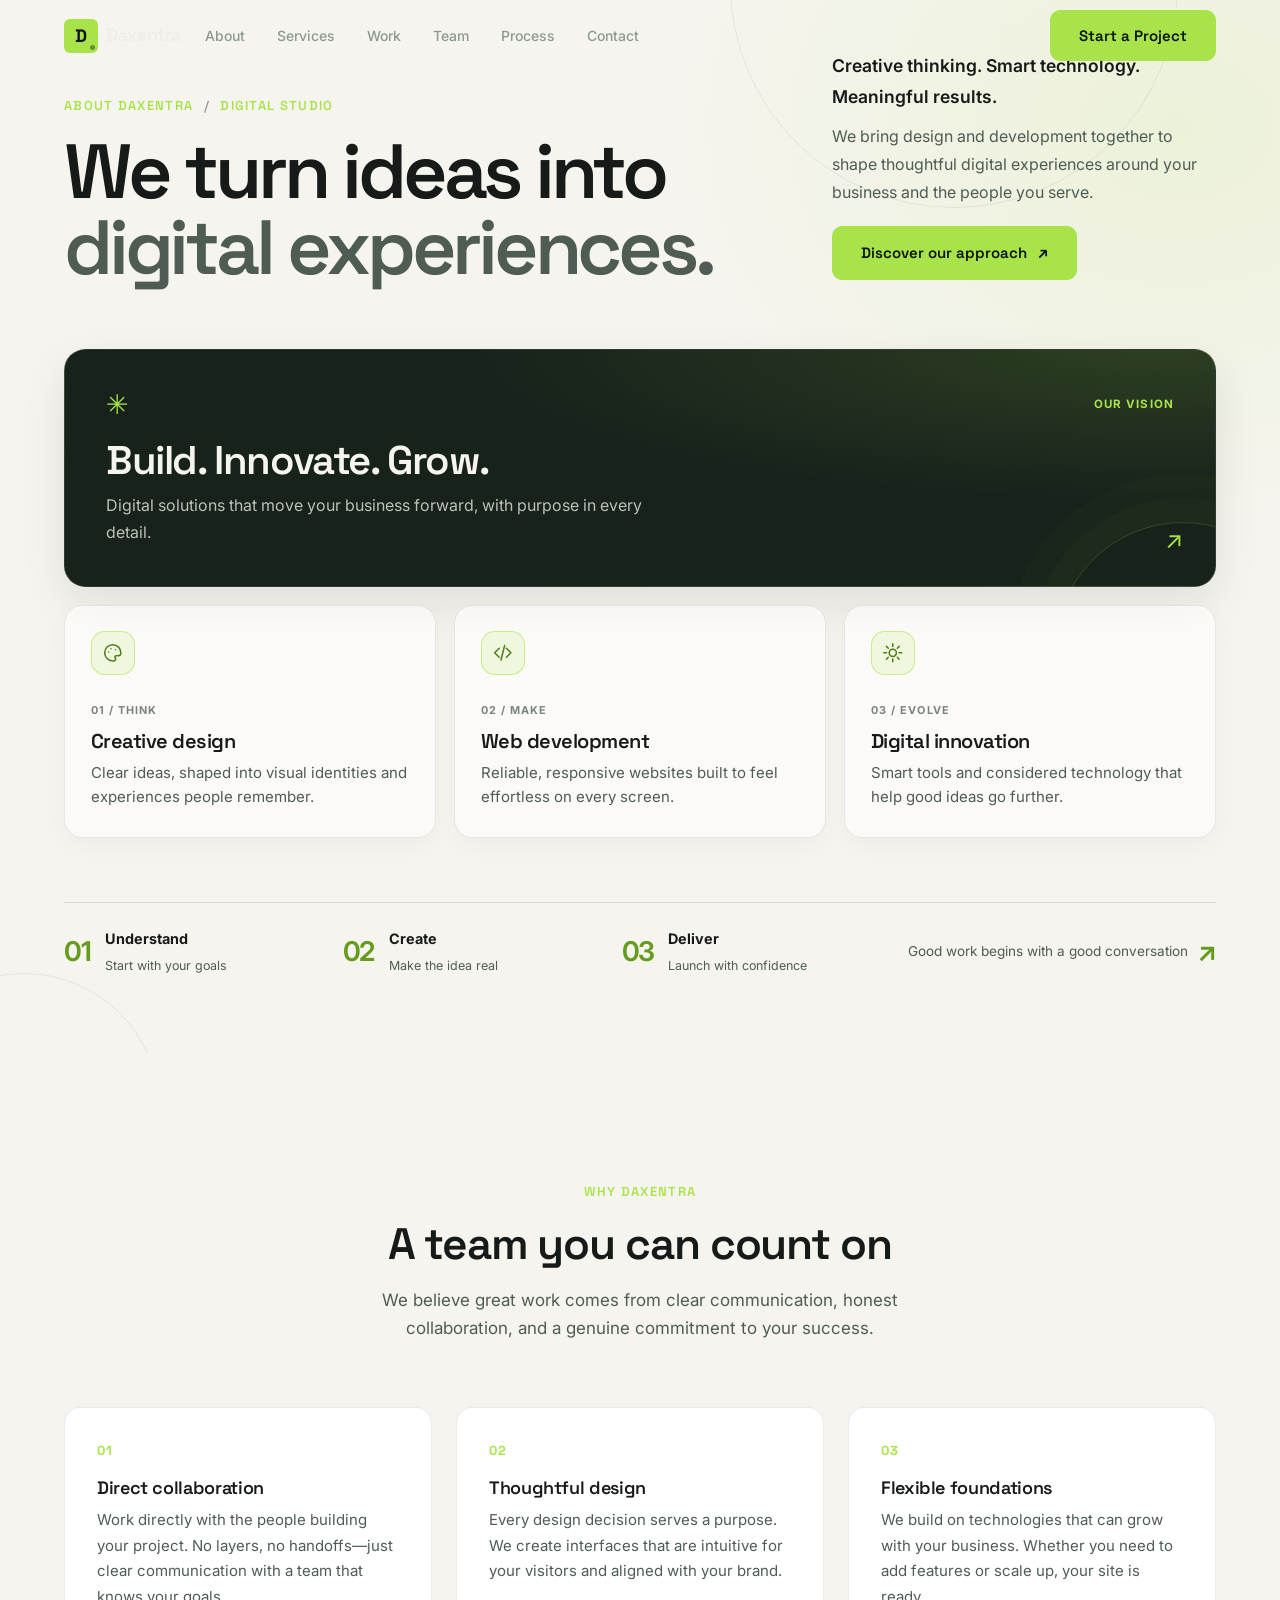
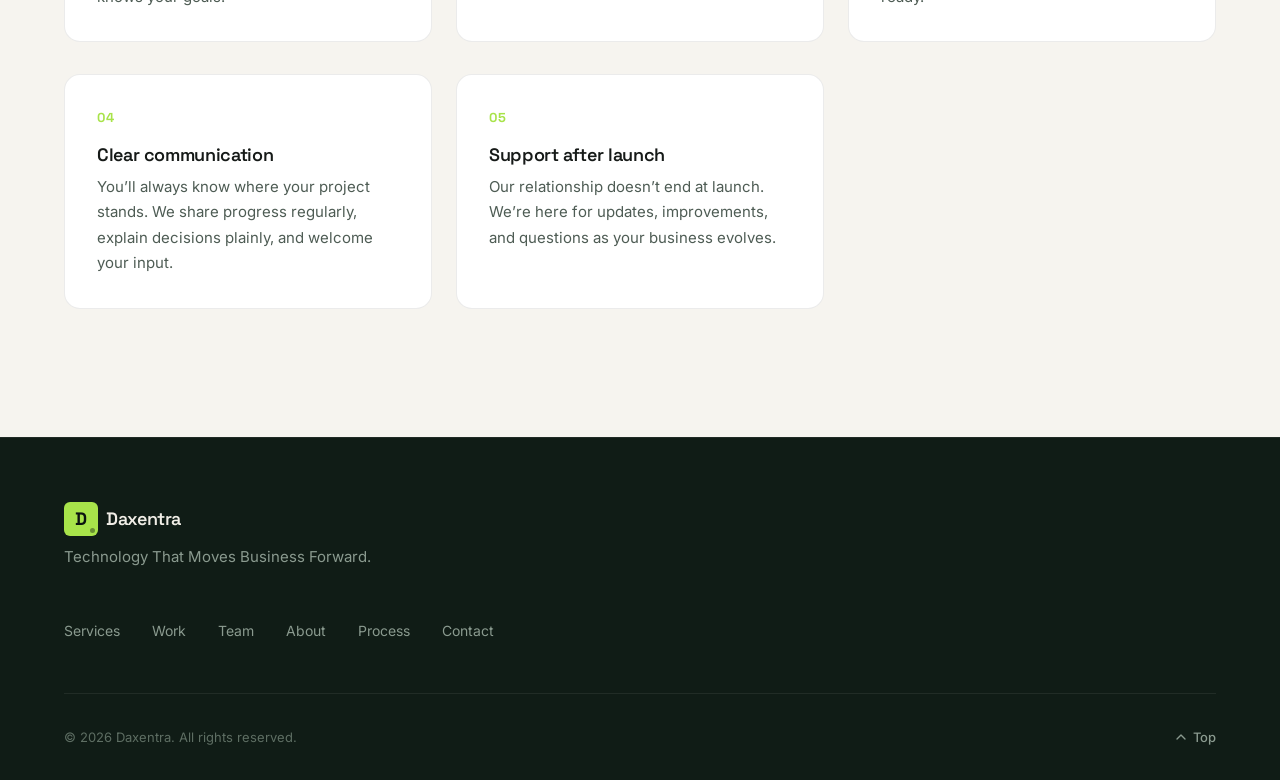
==== commit 23af9b67: "Added review page and theme switcher" ====
--- a/about.html
+++ b/about.html
@@ -1,5 +1,5 @@
 <!DOCTYPE html>
-<html lang="en">
+<html lang="en" data-theme="dark">
 <head>
   <meta charset="UTF-8">
   <meta name="viewport" content="width=device-width, initial-scale=1.0">
@@ -9,6 +9,7 @@
   <link rel="preconnect" href="https://fonts.gstatic.com" crossorigin>
   <link href="https://fonts.googleapis.com/css2?family=Inter:wght@400;500;600&family=Space+Grotesk:wght@400;500;600;700&display=swap" rel="stylesheet">
   <link rel="stylesheet" href="css/styles.css">
+  <script src="js/theme-init.js"></script>
 </head>
 <body>
 <a href="#main-content" class="skip-link">Skip to main content</a>
@@ -34,6 +35,11 @@
       </nav>
 
       <a href="index.html#contact" class="btn btn-primary nav-cta">Start a Project</a>
+
+      <button class="theme-toggle" id="theme-toggle" type="button" aria-label="Switch to light theme" aria-pressed="false">
+        <svg class="theme-icon theme-icon-sun" viewBox="0 0 24 24" aria-hidden="true"><circle cx="12" cy="12" r="4"/><path d="M12 2v2m0 16v2M4.93 4.93l1.42 1.42m11.3 11.3 1.42 1.42M2 12h2m16 0h2M4.93 19.07l1.42-1.42m11.3-11.3 1.42-1.42"/></svg>
+        <svg class="theme-icon theme-icon-moon" viewBox="0 0 24 24" aria-hidden="true"><path d="M20.2 15.1A8.4 8.4 0 0 1 8.9 3.8 8.5 8.5 0 1 0 20.2 15.1Z"/></svg>
+      </button>
 
       <button
         class="mobile-menu-btn"
--- a/css/styles.css
+++ b/css/styles.css
@@ -29,73 +29,92 @@
     25. Focus & Accessibility
     ============================================================ */
 
-
 /* ============================================================
    1. CUSTOM PROPERTIES
    ============================================================ */
 
 :root {
+  color-scheme: dark;
+
   /* Palette — Dark */
-  --bg-primary:       #0b1210;
-  --bg-secondary:     #101c16;
-  --bg-card:          #142019;
-  --bg-card-hover:    #1a2a22;
-  --border-subtle:    rgba(255, 255, 255, 0.07);
-  --border-accent:    rgba(168, 227, 74, 0.2);
+  --bg-primary: #0b1210;
+  --bg-secondary: #101c16;
+  --bg-card: #142019;
+  --bg-card-hover: #1a2a22;
+  --border-subtle: rgba(255, 255, 255, 0.07);
+  --border-accent: rgba(168, 227, 74, 0.2);
 
   /* Palette — Light */
-  --bg-light:         #f6f4ef;
-  --bg-light-card:    #ffffff;
-  --bg-light-alt:     #ece9e2;
-  --border-light:     rgba(0, 0, 0, 0.08);
+  --bg-light: #f6f4ef;
+  --bg-light-card: #ffffff;
+  --bg-light-alt: #ece9e2;
+  --border-light: rgba(0, 0, 0, 0.08);
 
   /* Accent */
-  --accent:           #a8e34a;
-  --accent-hover:     #93cc38;
-  --accent-subtle:    rgba(168, 227, 74, 0.08);
-  --accent-glow:      rgba(168, 227, 74, 0.12);
+  --accent: #a8e34a;
+  --accent-hover: #93cc38;
+  --accent-subtle: rgba(168, 227, 74, 0.08);
+  --accent-glow: rgba(168, 227, 74, 0.12);
 
   /* Text — on dark */
-  --text-primary:     #f0ede6;
-  --text-secondary:   #8a9a8f;
-  --text-tertiary:    #5e6e63;
+  --text-primary: #f0ede6;
+  --text-secondary: #8a9a8f;
+  --text-tertiary: #5e6e63;
 
   /* Text — on light */
-  --text-dark:        #161a18;
+  --text-dark: #161a18;
   --text-dark-secondary: #4e5c54;
 
   /* Typography */
-  --font-display:     'Space Grotesk', system-ui, -apple-system, sans-serif;
-  --font-body:        'Inter', system-ui, -apple-system, sans-serif;
+  --font-display: "Space Grotesk", system-ui, -apple-system, sans-serif;
+  --font-body: "Inter", system-ui, -apple-system, sans-serif;
 
   /* Spacing scale */
-  --space-xs:    0.25rem;   /*  4px */
-  --space-sm:    0.5rem;    /*  8px */
-  --space-md:    1rem;      /* 16px */
-  --space-lg:    1.5rem;    /* 24px */
-  --space-xl:    2rem;      /* 32px */
-  --space-2xl:   3rem;      /* 48px */
-  --space-3xl:   4rem;      /* 64px */
-  --space-4xl:   6rem;      /* 96px */
-  --space-5xl:   8rem;      /* 128px */
+  --space-xs: 0.25rem; /*  4px */
+  --space-sm: 0.5rem; /*  8px */
+  --space-md: 1rem; /* 16px */
+  --space-lg: 1.5rem; /* 24px */
+  --space-xl: 2rem; /* 32px */
+  --space-2xl: 3rem; /* 48px */
+  --space-3xl: 4rem; /* 64px */
+  --space-4xl: 6rem; /* 96px */
+  --space-5xl: 8rem; /* 128px */
 
   /* Sizing */
-  --container:        1200px;
+  --container: 1200px;
   --container-narrow: 800px;
-  --header-height:    4.5rem;
-  --radius-sm:        0.375rem;
-  --radius-md:        0.625rem;
-  --radius-lg:        1rem;
-  --radius-xl:        1.5rem;
+  --header-height: 4.5rem;
+  --radius-sm: 0.375rem;
+  --radius-md: 0.625rem;
+  --radius-lg: 1rem;
+  --radius-xl: 1.5rem;
 
   /* Transitions */
-  --ease-out:    cubic-bezier(0.16, 1, 0.3, 1);
+  --ease-out: cubic-bezier(0.16, 1, 0.3, 1);
   --ease-in-out: cubic-bezier(0.65, 0, 0.35, 1);
-  --duration-fast:   150ms;
+  --duration-fast: 150ms;
   --duration-normal: 300ms;
-  --duration-slow:   500ms;
-}
-
+  --duration-slow: 500ms;
+}
+
+:root[data-theme="light"] {
+  color-scheme: light;
+  --bg-primary: #f5f7f2;
+  --bg-secondary: #eaf0e8;
+  --bg-card: #ffffff;
+  --bg-card-hover: #f0f6e9;
+  --border-subtle: rgba(25, 45, 28, 0.12);
+  --border-accent: rgba(68, 132, 28, 0.28);
+  --accent: #347819;
+  --accent-hover: #2c6514;
+  --accent-subtle: rgba(52, 120, 25, 0.1);
+  --accent-glow: rgba(52, 120, 25, 0.14);
+  --text-primary: #182019;
+  --text-secondary: #536158;
+  --text-tertiary: #778178;
+  --text-dark: #161a18;
+  --text-dark-secondary: #4e5c54;
+}
 
 /* ============================================================
    2. RESET & BASE
@@ -150,12 +169,16 @@
   color: inherit;
 }
 
-
 /* ============================================================
    3. TYPOGRAPHY
    ============================================================ */
 
-h1, h2, h3, h4, h5, h6 {
+h1,
+h2,
+h3,
+h4,
+h5,
+h6 {
   font-family: var(--font-display);
   font-weight: 600;
   line-height: 1.15;
@@ -165,7 +188,6 @@
 .text-accent {
   color: var(--accent);
 }
-
 
 /* ============================================================
    4. LAYOUT
@@ -178,7 +200,6 @@
   padding-left: var(--space-lg);
   padding-right: var(--space-lg);
 }
-
 
 /* ============================================================
    5. SKIP LINK
@@ -205,7 +226,6 @@
   outline-offset: 2px;
 }
 
-
 /* ============================================================
    6. HEADER & NAVIGATION
    ============================================================ */
@@ -217,9 +237,10 @@
   right: 0;
   z-index: 1000;
   height: var(--header-height);
-  transition: background-color var(--duration-normal) var(--ease-out),
-              border-color var(--duration-normal) var(--ease-out),
-              backdrop-filter var(--duration-normal) var(--ease-out);
+  transition:
+    background-color var(--duration-normal) var(--ease-out),
+    border-color var(--duration-normal) var(--ease-out),
+    backdrop-filter var(--duration-normal) var(--ease-out);
   border-bottom: 1px solid transparent;
 }
 
@@ -228,6 +249,10 @@
   backdrop-filter: blur(12px);
   -webkit-backdrop-filter: blur(12px);
   border-bottom-color: var(--border-subtle);
+}
+
+:root[data-theme="light"] .header-scrolled {
+  background-color: rgba(250, 252, 248, 0.92);
 }
 
 .header-inner {
@@ -307,7 +332,7 @@
 }
 
 .nav-link::after {
-  content: '';
+  content: "";
   position: absolute;
   bottom: -4px;
   left: 0;
@@ -333,6 +358,59 @@
   padding: 0.5rem 1.25rem;
 }
 
+.theme-toggle {
+  display: grid;
+  flex: 0 0 2.5rem;
+  width: 2.5rem;
+  height: 2.5rem;
+  place-items: center;
+  border: 1px solid var(--border-subtle);
+  border-radius: 50%;
+  background: transparent;
+  color: var(--text-primary);
+  transition:
+    color var(--duration-fast) ease,
+    border-color var(--duration-fast) ease,
+    background-color var(--duration-fast) ease;
+}
+
+@media (min-width: 48.01em) {
+  .theme-toggle {
+    order: 2;
+    margin-left: auto;
+  }
+
+  .header-inner > .nav-cta {
+    order: 3;
+  }
+}
+
+.theme-toggle:hover {
+  border-color: var(--accent);
+  background: var(--accent-subtle);
+  color: var(--accent);
+}
+
+.theme-toggle:focus-visible {
+  outline: 2px solid var(--accent);
+  outline-offset: 3px;
+}
+
+.theme-icon {
+  width: 1.2rem;
+  height: 1.2rem;
+  fill: none;
+  stroke: currentColor;
+  stroke-width: 1.7;
+  stroke-linecap: round;
+  stroke-linejoin: round;
+}
+
+[data-theme="dark"] .theme-icon-moon,
+[data-theme="light"] .theme-icon-sun {
+  display: none;
+}
+
 /* Mobile menu button */
 .mobile-menu-btn {
   display: none;
@@ -361,8 +439,9 @@
   height: 2px;
   background: var(--text-primary);
   border-radius: 2px;
-  transition: transform var(--duration-normal) var(--ease-out),
-              opacity var(--duration-fast) ease;
+  transition:
+    transform var(--duration-normal) var(--ease-out),
+    opacity var(--duration-fast) ease;
   transform-origin: center;
 }
 
@@ -378,7 +457,6 @@
 .nav-open .hamburger-line:nth-child(3) {
   transform: translateY(-7px) rotate(-45deg);
 }
-
 
 /* ============================================================
    7. BUTTONS
@@ -430,7 +508,6 @@
   font-size: 1rem;
 }
 
-
 /* ============================================================
    8. HERO
    ============================================================ */
@@ -492,10 +569,17 @@
     linear-gradient(90deg, rgba(255, 255, 255, 0.02) 1px, transparent 1px);
   background-size: 60px 60px;
   pointer-events: none;
-  mask-image: radial-gradient(ellipse 80% 70% at 50% 40%, black 20%, transparent 70%);
-  -webkit-mask-image: radial-gradient(ellipse 80% 70% at 50% 40%, black 20%, transparent 70%);
-}
-
+  mask-image: radial-gradient(
+    ellipse 80% 70% at 50% 40%,
+    black 20%,
+    transparent 70%
+  );
+  -webkit-mask-image: radial-gradient(
+    ellipse 80% 70% at 50% 40%,
+    black 20%,
+    transparent 70%
+  );
+}
 
 /* ============================================================
    9. HERO PROJECTS CAROUSEL
@@ -522,8 +606,20 @@
   pointer-events: none;
   display: flex;
   align-items: center;
-  -webkit-mask-image: linear-gradient(to right, transparent 0%, #000 11%, #000 89%, transparent 100%);
-  mask-image: linear-gradient(to right, transparent 0%, #000 11%, #000 89%, transparent 100%);
+  -webkit-mask-image: linear-gradient(
+    to right,
+    transparent 0%,
+    #000 11%,
+    #000 89%,
+    transparent 100%
+  );
+  mask-image: linear-gradient(
+    to right,
+    transparent 0%,
+    #000 11%,
+    #000 89%,
+    transparent 100%
+  );
 }
 
 .tech-float-track {
@@ -552,11 +648,16 @@
   font-size: 1.35rem;
   font-weight: 700;
   line-height: 1;
-  text-shadow: 0 0 8px rgba(168, 227, 74, 0.92), 0 0 22px rgba(168, 227, 74, 0.62), 0 0 38px rgba(168, 227, 74, 0.32);
+  text-shadow:
+    0 0 8px rgba(168, 227, 74, 0.92),
+    0 0 22px rgba(168, 227, 74, 0.62),
+    0 0 38px rgba(168, 227, 74, 0.32);
   filter: drop-shadow(0 0 9px rgba(168, 227, 74, 0.5));
 }
 
-.tech-float-node { font-size: 0.88rem; }
+.tech-float-node {
+  font-size: 0.88rem;
+}
 
 .tech-float-react svg {
   width: 38px;
@@ -567,8 +668,12 @@
 }
 
 @keyframes tech-icons-scroll {
-  from { transform: translateX(-50%); }
-  to { transform: translateX(0); }
+  from {
+    transform: translateX(-50%);
+  }
+  to {
+    transform: translateX(0);
+  }
 }
 
 /* Carousel container */
@@ -604,9 +709,10 @@
   border: 1px solid var(--border-subtle);
   border-radius: var(--radius-lg);
   overflow: hidden;
-  transition: transform var(--duration-normal) var(--ease-out),
-              border-color var(--duration-normal) var(--ease-out),
-              box-shadow var(--duration-normal) var(--ease-out);
+  transition:
+    transform var(--duration-normal) var(--ease-out),
+    border-color var(--duration-normal) var(--ease-out),
+    box-shadow var(--duration-normal) var(--ease-out);
   cursor: default;
 }
 
@@ -655,27 +761,43 @@
 
 /* Placeholder inner pattern (abstract UI shapes) */
 .placeholder-gradient::after {
-  content: '';
+  content: "";
   position: absolute;
   inset: 0;
   background:
-    linear-gradient(135deg, rgba(255,255,255,0.04) 25%, transparent 25%),
-    linear-gradient(225deg, rgba(255,255,255,0.04) 25%, transparent 25%),
-    linear-gradient(315deg, rgba(255,255,255,0.04) 25%, transparent 25%),
-    linear-gradient(45deg, rgba(255,255,255,0.04) 25%, transparent 25%);
+    linear-gradient(135deg, rgba(255, 255, 255, 0.04) 25%, transparent 25%),
+    linear-gradient(225deg, rgba(255, 255, 255, 0.04) 25%, transparent 25%),
+    linear-gradient(315deg, rgba(255, 255, 255, 0.04) 25%, transparent 25%),
+    linear-gradient(45deg, rgba(255, 255, 255, 0.04) 25%, transparent 25%);
   background-size: 24px 24px;
   opacity: 0.5;
 }
 
 /* Per-card gradient themes */
-.gradient-1 { background: linear-gradient(135deg, #1a3a2a 0%, #0f2318 50%, #2d5c3e 100%); }
-.gradient-2 { background: linear-gradient(135deg, #1a2535 0%, #0f1820 50%, #2a3d55 100%); }
-.gradient-3 { background: linear-gradient(135deg, #352a1a 0%, #201b0f 50%, #554430 100%); }
-.gradient-4 { background: linear-gradient(135deg, #2a1a35 0%, #180f20 50%, #443055 100%); }
-.gradient-5 { background: linear-gradient(135deg, #1a3533 0%, #0f201e 50%, #2d5553 100%); }
-.gradient-6 { background: linear-gradient(135deg, #35261a 0%, #201a0f 50%, #554a30 100%); }
-.gradient-7 { background: linear-gradient(135deg, #1a2a35 0%, #0f1820 50%, #2d4055 100%); }
-.gradient-8 { background: linear-gradient(135deg, #261a35 0%, #1a0f20 50%, #4a3055 100%); }
+.gradient-1 {
+  background: linear-gradient(135deg, #1a3a2a 0%, #0f2318 50%, #2d5c3e 100%);
+}
+.gradient-2 {
+  background: linear-gradient(135deg, #1a2535 0%, #0f1820 50%, #2a3d55 100%);
+}
+.gradient-3 {
+  background: linear-gradient(135deg, #352a1a 0%, #201b0f 50%, #554430 100%);
+}
+.gradient-4 {
+  background: linear-gradient(135deg, #2a1a35 0%, #180f20 50%, #443055 100%);
+}
+.gradient-5 {
+  background: linear-gradient(135deg, #1a3533 0%, #0f201e 50%, #2d5553 100%);
+}
+.gradient-6 {
+  background: linear-gradient(135deg, #35261a 0%, #201a0f 50%, #554a30 100%);
+}
+.gradient-7 {
+  background: linear-gradient(135deg, #1a2a35 0%, #0f1820 50%, #2d4055 100%);
+}
+.gradient-8 {
+  background: linear-gradient(135deg, #261a35 0%, #1a0f20 50%, #4a3055 100%);
+}
 
 /* Placeholder icon inside gradient */
 .placeholder-icon {
@@ -752,10 +874,13 @@
 
 /* Carousel keyframes — duration controlled by JS via --carousel-duration */
 @keyframes carousel-scroll {
-  0%   { transform: translateX(0); }
-  100% { transform: translateX(-50%); }
-}
-
+  0% {
+    transform: translateX(0);
+  }
+  100% {
+    transform: translateX(-50%);
+  }
+}
 
 /* ============================================================
    10. SECTION SHARED
@@ -823,7 +948,6 @@
   color: var(--text-dark-secondary);
 }
 
-
 /* ============================================================
    11. STUDIO INTRODUCTION
    ============================================================ */
@@ -849,7 +973,6 @@
   margin-top: var(--space-lg);
 }
 
-
 /* ============================================================
    12. SERVICES
    ============================================================ */
@@ -867,9 +990,10 @@
   padding: var(--space-xl);
   display: flex;
   flex-direction: column;
-  transition: border-color var(--duration-normal) var(--ease-out),
-              background-color var(--duration-normal) var(--ease-out),
-              transform var(--duration-normal) var(--ease-out);
+  transition:
+    border-color var(--duration-normal) var(--ease-out),
+    background-color var(--duration-normal) var(--ease-out),
+    transform var(--duration-normal) var(--ease-out);
 }
 
 .service-card:hover {
@@ -920,7 +1044,6 @@
   gap: var(--space-sm);
 }
 
-
 /* ============================================================
    13. WHY CHOOSE US
    ============================================================ */
@@ -936,8 +1059,9 @@
   border: 1px solid var(--border-light);
   border-radius: var(--radius-lg);
   background: var(--bg-light-card);
-  transition: border-color var(--duration-normal) var(--ease-out),
-              box-shadow var(--duration-normal) var(--ease-out);
+  transition:
+    border-color var(--duration-normal) var(--ease-out),
+    box-shadow var(--duration-normal) var(--ease-out);
 }
 
 .value-item:hover {
@@ -976,7 +1100,6 @@
   grid-column: 2 / 3;
 }
 
-
 /* ============================================================
    14. FEATURED WORK
    ============================================================ */
@@ -992,8 +1115,9 @@
   overflow: hidden;
   background: var(--bg-card);
   border: 1px solid var(--border-subtle);
-  transition: border-color var(--duration-normal) var(--ease-out),
-              transform var(--duration-normal) var(--ease-out);
+  transition:
+    border-color var(--duration-normal) var(--ease-out),
+    transform var(--duration-normal) var(--ease-out);
 }
 
 .work-card:hover {
@@ -1085,7 +1209,6 @@
   color: var(--text-secondary);
 }
 
-
 /* ============================================================
    15. TEAM
    ============================================================ */
@@ -1152,7 +1275,6 @@
   font-style: italic;
 }
 
-
 /* ============================================================
    16. TESTIMONIALS
    ============================================================ */
@@ -1168,13 +1290,13 @@
 .testimonial-demo-note {
   width: fit-content;
   margin: 0 auto var(--space-lg);
-  padding: .4rem .8rem;
-  border: 1px solid rgba(168, 227, 74, .2);
+  padding: 0.4rem 0.8rem;
+  border: 1px solid rgba(168, 227, 74, 0.2);
   border-radius: 999px;
   color: var(--accent);
-  font-size: .75rem;
+  font-size: 0.75rem;
   font-weight: 600;
-  letter-spacing: .04em;
+  letter-spacing: 0.04em;
 }
 
 .testimonials-placeholder {
@@ -1233,24 +1355,35 @@
   display: flex;
   flex-direction: column;
   min-height: 250px;
-  background: linear-gradient(145deg, rgba(255,255,255,.045), rgba(255,255,255,.018));
+  background: linear-gradient(
+    145deg,
+    rgba(255, 255, 255, 0.045),
+    rgba(255, 255, 255, 0.018)
+  );
   border: 1px solid var(--border-subtle);
   border-radius: var(--radius-lg);
   padding: clamp(1.25rem, 2.4vw, 2rem);
-  transition: transform .25s ease, border-color .25s ease, background .25s ease;
+  transition:
+    transform 0.25s ease,
+    border-color 0.25s ease,
+    background 0.25s ease;
 }
 
 .testimonial-card:hover {
   transform: translateY(-4px);
-  border-color: rgba(168, 227, 74, .35);
-  background: linear-gradient(145deg, rgba(168,227,74,.07), rgba(255,255,255,.025));
+  border-color: rgba(168, 227, 74, 0.35);
+  background: linear-gradient(
+    145deg,
+    rgba(168, 227, 74, 0.07),
+    rgba(255, 255, 255, 0.025)
+  );
 }
 
 .testimonial-rating {
   margin-bottom: var(--space-md);
   color: var(--accent);
   font-size: 1rem;
-  letter-spacing: .16em;
+  letter-spacing: 0.16em;
 }
 
 .testimonial-quote {
@@ -1279,7 +1412,7 @@
   place-items: center;
   background: var(--accent-subtle);
   color: var(--accent);
-  font-size: .8125rem;
+  font-size: 0.8125rem;
   font-weight: 700;
 }
 
@@ -1305,6 +1438,521 @@
   }
 }
 
+/* Redesigned customer review showcase */
+.review-showcase {
+  position: relative;
+  overflow: hidden;
+  background:
+    radial-gradient(ellipse at 50% -12%, rgba(168, 227, 74, 0.09), transparent 32rem),
+    radial-gradient(ellipse at 100% 100%, rgba(168, 227, 74, 0.055), transparent 32rem),
+    #09110e;
+}
+
+.review-showcase::before {
+  position: absolute;
+  inset: 0;
+  content: "";
+  pointer-events: none;
+  opacity: 0.32;
+  background-image:
+    radial-gradient(circle at 12% 18%, rgba(168, 227, 74, 0.7) 0 1px, transparent 1.5px),
+    radial-gradient(circle at 88% 76%, rgba(168, 227, 74, 0.5) 0 1px, transparent 1.5px);
+  background-size: 28px 28px, 34px 34px;
+  mask-image: linear-gradient(135deg, #000, transparent 28%, transparent 72%, #000);
+}
+
+.review-showcase > .container {
+  position: relative;
+  z-index: 1;
+}
+
+.review-hero {
+  max-width: 760px;
+  margin: 0 auto;
+  text-align: center;
+}
+
+.review-pill {
+  display: inline-flex;
+  align-items: center;
+  gap: 0.55rem;
+  padding: 0.48rem 1rem;
+  border: 1px solid rgba(168, 227, 74, 0.48);
+  border-radius: 999px;
+  background: rgba(168, 227, 74, 0.08);
+  color: var(--accent);
+  font-size: 0.74rem;
+  font-weight: 700;
+  letter-spacing: 0.11em;
+  text-transform: uppercase;
+  box-shadow: 0 0 1.5rem rgba(168, 227, 74, 0.08);
+}
+
+.review-pill svg {
+  width: 1rem;
+  height: 1rem;
+  fill: currentColor;
+}
+
+.review-hero h2 {
+  margin: 0.9rem 0 0;
+  color: #f6f7f3;
+  font-size: clamp(2.25rem, 5vw, 4.25rem);
+  line-height: 1.05;
+  letter-spacing: -0.055em;
+}
+
+.review-hero h2 span {
+  position: relative;
+  color: var(--accent);
+}
+
+.review-hero h2 span::after {
+  position: absolute;
+  right: 0;
+  bottom: -0.12em;
+  left: 0;
+  height: 3px;
+  border-radius: 999px;
+  background: var(--accent);
+  content: "";
+  transform: rotate(-2deg);
+  box-shadow: 0 0 12px rgba(168, 227, 74, 0.55);
+}
+
+.review-hero > p {
+  max-width: 640px;
+  margin: 0.9rem auto 0;
+  color: #b0bab3;
+  font-size: clamp(0.95rem, 1.6vw, 1.12rem);
+  line-height: 1.65;
+}
+
+.review-stats {
+  display: grid;
+  grid-template-columns: repeat(4, minmax(0, 1fr));
+  max-width: 930px;
+  margin: 2.2rem auto 2.5rem;
+}
+
+.review-stats li {
+  display: flex;
+  align-items: center;
+  justify-content: center;
+  gap: 0.8rem;
+  min-width: 0;
+  text-align: left;
+}
+
+.review-stats li + li {
+  border-left: 1px solid rgba(255, 255, 255, 0.07);
+}
+
+.review-stats svg {
+  width: 2rem;
+  height: 2rem;
+  flex: none;
+  fill: none;
+  stroke: var(--accent);
+  stroke-width: 1.7;
+  stroke-linecap: round;
+  stroke-linejoin: round;
+  filter: drop-shadow(0 0 7px rgba(168, 227, 74, 0.26));
+}
+
+.review-stats strong,
+.review-stats span {
+  display: block;
+}
+
+.review-stats strong {
+  color: #f7f8f4;
+  font-family: var(--font-display);
+  font-size: 1.25rem;
+  line-height: 1.1;
+}
+
+.review-stats span {
+  margin-top: 0.2rem;
+  color: #99a69e;
+  font-size: 0.78rem;
+}
+
+.review-carousel {
+  position: relative;
+  max-width: 1120px;
+  margin: 0 auto;
+}
+
+.review-track {
+  position: relative;
+  min-height: 260px;
+  touch-action: pan-y;
+}
+
+.review-card {
+  position: absolute;
+  top: 0;
+  left: 50%;
+  display: flex;
+  width: 350px;
+  min-height: 260px;
+  flex-direction: column;
+  padding: 1.35rem 1.45rem 1.25rem;
+  border: 1px solid rgba(255, 255, 255, 0.09);
+  border-radius: 1.35rem;
+  background: linear-gradient(145deg, rgba(255, 255, 255, 0.055), rgba(255, 255, 255, 0.018));
+  box-shadow: 0 1.2rem 2.8rem rgba(0, 0, 0, 0.25);
+  transition: transform 0.55s var(--ease-out), opacity 0.35s ease, border-color 0.35s ease, box-shadow 0.35s ease;
+  backdrop-filter: blur(8px);
+  cursor: pointer;
+}
+
+.review-card.is-active {
+  z-index: 3;
+  border-color: rgba(168, 227, 74, 0.82);
+  box-shadow: 0 0 0 1px rgba(168, 227, 74, 0.12), 0 0 2.6rem rgba(168, 227, 74, 0.14), 0 1.2rem 3rem rgba(0, 0, 0, 0.35);
+  cursor: default;
+}
+
+.review-card.is-hidden {
+  opacity: 0;
+  pointer-events: none;
+}
+
+.review-card-top {
+  display: flex;
+  align-items: flex-start;
+  justify-content: space-between;
+}
+
+.review-quote-mark {
+  color: var(--accent);
+  font-family: Georgia, serif;
+  font-size: 3.25rem;
+  font-weight: 700;
+  line-height: 0.7;
+  text-shadow: 0 0 16px rgba(168, 227, 74, 0.24);
+}
+
+.review-verified {
+  display: none;
+  align-items: center;
+  gap: 0.35rem;
+  padding: 0.28rem 0.55rem;
+  border: 1px solid rgba(168, 227, 74, 0.28);
+  border-radius: 999px;
+  background: rgba(168, 227, 74, 0.09);
+  color: #baf47a;
+  font-size: 0.64rem;
+  font-weight: 700;
+}
+
+.review-card.is-active .review-verified {
+  display: inline-flex;
+}
+
+.review-stars {
+  margin-top: 0.45rem;
+  color: #ffb400;
+  font-size: 1.05rem;
+  letter-spacing: 0.08em;
+}
+
+.review-quote {
+  flex: 1;
+  margin: 0.85rem 0 1.15rem;
+  color: #f1f4ef;
+  font-size: 0.94rem;
+  line-height: 1.55;
+}
+
+.review-author {
+  display: grid;
+  grid-template-columns: 46px minmax(0, 1fr) auto;
+  align-items: center;
+  gap: 0.75rem;
+}
+
+.review-avatar {
+  display: grid;
+  width: 46px;
+  height: 46px;
+  place-items: center;
+  border: 1px solid rgba(168, 227, 74, 0.28);
+  border-radius: 50%;
+  background: rgba(168, 227, 74, 0.1);
+  color: var(--accent);
+  font-size: 0.78rem;
+  font-weight: 800;
+}
+
+.review-author-info {
+  min-width: 0;
+}
+
+.review-author-info strong,
+.review-author-info span {
+  display: block;
+  overflow: hidden;
+  text-overflow: ellipsis;
+  white-space: nowrap;
+}
+
+.review-author-info strong {
+  color: #f7f8f4;
+  font-size: 0.86rem;
+}
+
+.review-author-info span {
+  color: #91a097;
+  font-size: 0.72rem;
+}
+
+.review-company {
+  padding: 0.45rem 0.68rem;
+  border: 1px solid rgba(255, 255, 255, 0.08);
+  border-radius: 999px;
+  background: rgba(255, 255, 255, 0.045);
+  color: #f1f4ef;
+  font-size: 0.72rem;
+  font-weight: 700;
+  white-space: nowrap;
+}
+
+.review-arrow {
+  display: grid;
+  width: 44px;
+  height: 44px;
+  flex: none;
+  place-items: center;
+  border: 1px solid rgba(168, 227, 74, 0.38);
+  border-radius: 50%;
+  background: rgba(7, 20, 12, 0.78);
+  color: var(--accent);
+  transition: transform 0.2s ease, box-shadow 0.2s ease, border-color 0.2s ease;
+}
+
+.review-arrow:hover {
+  border-color: var(--accent);
+  box-shadow: 0 0 18px rgba(168, 227, 74, 0.24);
+  transform: scale(1.06);
+}
+
+.review-arrow svg {
+  width: 18px;
+  height: 18px;
+  fill: none;
+  stroke: currentColor;
+  stroke-width: 2;
+  stroke-linecap: round;
+  stroke-linejoin: round;
+}
+
+.review-arrow-prev.review-arrow:not(.review-arrow-small) {
+  position: absolute;
+  z-index: 5;
+  top: 50%;
+  left: -62px;
+  transform: translateY(-50%);
+}
+
+.review-arrow-next.review-arrow:not(.review-arrow-small) {
+  position: absolute;
+  z-index: 5;
+  top: 50%;
+  right: -62px;
+  transform: translateY(-50%);
+}
+
+.review-controls {
+  display: flex;
+  align-items: center;
+  justify-content: center;
+  gap: 1.1rem;
+  margin-top: 1.25rem;
+}
+
+.review-arrow-small {
+  display: none;
+}
+
+.review-dots {
+  display: flex;
+  align-items: center;
+  gap: 0.58rem;
+}
+
+.review-dot {
+  width: 8px;
+  height: 8px;
+  padding: 0;
+  border-radius: 999px;
+  background: rgba(255, 255, 255, 0.22);
+  transition: width 0.3s var(--ease-out), background 0.3s ease;
+}
+
+.review-dot[aria-selected="true"] {
+  width: 26px;
+  background: var(--accent);
+  box-shadow: 0 0 12px rgba(168, 227, 74, 0.5);
+}
+
+.review-trusted {
+  max-width: 980px;
+  margin: 2.7rem auto 0;
+  text-align: center;
+}
+
+.review-trusted > p {
+  display: flex;
+  align-items: center;
+  gap: 1.2rem;
+  color: #9ca8a0;
+  font-size: 0.88rem;
+}
+
+.review-trusted > p::before,
+.review-trusted > p::after {
+  height: 1px;
+  flex: 1;
+  background: rgba(255, 255, 255, 0.08);
+  content: "";
+}
+
+.review-logo-viewport {
+  max-width: 980px;
+  overflow: hidden;
+  margin: 1.2rem auto 0;
+  -webkit-mask-image: linear-gradient(to right, transparent, #000 8%, #000 92%, transparent);
+  mask-image: linear-gradient(to right, transparent, #000 8%, #000 92%, transparent);
+}
+
+.review-logo-track {
+  display: flex;
+  width: max-content;
+  animation: tech-icons-scroll 20s linear infinite;
+}
+
+.review-logo-viewport:hover .review-logo-track,
+.review-logo-viewport:focus-within .review-logo-track {
+  animation-play-state: paused;
+}
+
+.review-logo-group {
+  display: grid;
+  grid-template-columns: repeat(5, 1fr);
+  flex: none;
+  width: min(980px, calc(100vw - 48px));
+}
+
+.review-logo-group li {
+  display: grid;
+  min-height: 42px;
+  place-items: center;
+  border-right: 1px solid rgba(255, 255, 255, 0.07);
+  color: #eef1ec;
+  font-family: var(--font-display);
+  font-size: 1.08rem;
+}
+
+.review-logo-group li:last-child {
+  border-right: 0;
+}
+
+.review-cta {
+  display: grid;
+  grid-template-columns: 62px minmax(0, 1fr) auto;
+  align-items: center;
+  gap: 1.25rem;
+  max-width: 1050px;
+  margin: 2.5rem auto 0;
+  padding: 1.45rem 1.55rem;
+  border: 1px solid rgba(168, 227, 74, 0.22);
+  border-radius: 1.35rem;
+  background: linear-gradient(100deg, rgba(168, 227, 74, 0.09), rgba(168, 227, 74, 0.025));
+  box-shadow: 0 1.2rem 3rem rgba(0, 0, 0, 0.18);
+}
+
+.review-cta-icon {
+  display: grid;
+  width: 62px;
+  height: 62px;
+  place-items: center;
+  border: 1px solid rgba(168, 227, 74, 0.24);
+  border-radius: 1rem;
+  background: rgba(168, 227, 74, 0.08);
+  color: var(--accent);
+}
+
+.review-cta-icon svg {
+  width: 30px;
+  height: 30px;
+  fill: none;
+  stroke: currentColor;
+  stroke-width: 1.7;
+  stroke-linecap: round;
+  stroke-linejoin: round;
+}
+
+.review-cta h3 {
+  margin: 0;
+  color: #f6f7f3;
+  font-size: clamp(1.25rem, 2.2vw, 1.75rem);
+}
+
+.review-cta p {
+  margin: 0.2rem 0 0;
+  color: #aab5ae;
+}
+
+.review-cta-button {
+  min-width: 185px;
+  padding: 0.9rem 1.25rem;
+}
+
+@media (max-width: 980px) {
+  .review-carousel { max-width: 620px; }
+  .review-arrow-prev.review-arrow:not(.review-arrow-small),
+  .review-arrow-next.review-arrow:not(.review-arrow-small) { display: none; }
+  .review-arrow-small { display: grid; }
+  .review-track { max-width: 460px; margin: 0 auto; }
+}
+
+@media (max-width: 700px) {
+  .review-showcase {
+    padding-top: 4rem !important;
+    background:
+      radial-gradient(ellipse at 50% -12%, rgba(168, 227, 74, 0.035), transparent 32rem),
+      radial-gradient(ellipse at 100% 100%, rgba(168, 227, 74, 0.02), transparent 32rem),
+      #060a08;
+  }
+  .review-showcase::before { opacity: 0.14; }
+  .review-stats { grid-template-columns: repeat(2, 1fr); gap: 1.1rem 0; }
+  .review-stats li { justify-content: flex-start; padding: 0 0.7rem; }
+  .review-stats li + li { border-left: 0; }
+  .review-stats li:nth-child(odd) { border-right: 1px solid rgba(255, 255, 255, 0.07); }
+  .review-stats svg { width: 1.65rem; height: 1.65rem; }
+  .review-stats strong { font-size: 1.05rem; }
+  .review-stats span { font-size: 0.68rem; }
+  .review-track { max-width: 100%; min-height: 280px; }
+  .review-card { width: min(100%, 420px); min-height: 280px; }
+  .review-logo-group { width: calc(100vw - 36px); }
+  .review-logo-group li { min-height: 38px; font-size: 0.85rem; }
+  .review-cta { grid-template-columns: 52px minmax(0, 1fr); }
+  .review-cta-icon { width: 52px; height: 52px; }
+  .review-cta-button { grid-column: 1 / -1; width: 100%; }
+}
+
+@media (max-width: 420px) {
+  .review-hero h2 { font-size: 2.35rem; }
+  .review-card { padding: 1.15rem; }
+  .review-author { grid-template-columns: 42px minmax(0, 1fr); }
+  .review-avatar { width: 42px; height: 42px; }
+  .review-company { display: none; }
+  .review-controls { gap: 0.7rem; }
+  .review-arrow-small { width: 40px; height: 40px; }
+}
 
 /* ============================================================
    17. PROCESS
@@ -1323,18 +1971,23 @@
   position: relative;
   align-items: start;
   gap: clamp(1rem, 2vw, 1.75rem);
-  padding: .5rem 0 1.5rem;
+  padding: 0.5rem 0 1.5rem;
 }
 
 .waterfall-steps::before {
-  content: '';
+  content: "";
   position: absolute;
   z-index: 0;
   top: 2.45rem;
   left: 8%;
   right: 8%;
   height: 2px;
-  background: linear-gradient(90deg, rgba(134,189,55,.18), var(--waterfall-green), rgba(134,189,55,.18));
+  background: linear-gradient(
+    90deg,
+    rgba(134, 189, 55, 0.18),
+    var(--waterfall-green),
+    rgba(134, 189, 55, 0.18)
+  );
   transform-origin: left;
   animation: waterfall-flow 1.2s ease both;
 }
@@ -1345,40 +1998,54 @@
   border: 1px solid var(--border-light);
   border-radius: var(--radius-lg);
   background: var(--bg-light-card);
-  box-shadow: 0 12px 32px rgba(22,26,24,.045);
-  transition: border-color var(--duration-normal) var(--ease-out), transform .35s ease, box-shadow .35s ease;
-  animation: waterfall-enter .7s cubic-bezier(.2,.7,.2,1) both;
+  box-shadow: 0 12px 32px rgba(22, 26, 24, 0.045);
+  transition:
+    border-color var(--duration-normal) var(--ease-out),
+    transform 0.35s ease,
+    box-shadow 0.35s ease;
+  animation: waterfall-enter 0.7s cubic-bezier(0.2, 0.7, 0.2, 1) both;
   animation-delay: calc(var(--waterfall-index, 0) * 120ms);
 }
 
-.waterfall-steps .process-step:nth-child(1) { --waterfall-index: 0; }
-.waterfall-steps .process-step:nth-child(2) { --waterfall-index: 1; margin-top: 2.6rem; }
-.waterfall-steps .process-step:nth-child(3) { --waterfall-index: 2; margin-top: 5.2rem; }
-.waterfall-steps .process-step:nth-child(4) { --waterfall-index: 3; margin-top: 7.8rem; }
+.waterfall-steps .process-step:nth-child(1) {
+  --waterfall-index: 0;
+}
+.waterfall-steps .process-step:nth-child(2) {
+  --waterfall-index: 1;
+  margin-top: 2.6rem;
+}
+.waterfall-steps .process-step:nth-child(3) {
+  --waterfall-index: 2;
+  margin-top: 5.2rem;
+}
+.waterfall-steps .process-step:nth-child(4) {
+  --waterfall-index: 3;
+  margin-top: 7.8rem;
+}
 
 .waterfall-steps .process-step::before {
-  content: '';
+  content: "";
   position: absolute;
   z-index: 2;
   top: 1.7rem;
   left: 1.65rem;
-  width: .72rem;
-  height: .72rem;
+  width: 0.72rem;
+  height: 0.72rem;
   border: 3px solid var(--bg-light-card);
   border-radius: 50%;
   background: var(--waterfall-green);
-  box-shadow: 0 0 0 4px rgba(134,189,55,.17);
+  box-shadow: 0 0 0 4px rgba(134, 189, 55, 0.17);
 }
 
 .process-step:hover {
   border-color: rgba(134, 189, 55, 0.55);
   transform: translateY(-5px);
-  box-shadow: 0 20px 42px rgba(22,26,24,.1);
+  box-shadow: 0 20px 42px rgba(22, 26, 24, 0.1);
 }
 
 /* Connector line between steps */
 .process-step:not(:last-child)::after {
-  content: '';
+  content: "";
   position: absolute;
   display: none;
 }
@@ -1397,8 +2064,8 @@
 
 .step-kicker {
   color: var(--text-dark-secondary);
-  font: 700 .65rem/1 var(--font-body);
-  letter-spacing: .14em;
+  font: 700 0.65rem/1 var(--font-body);
+  letter-spacing: 0.14em;
 }
 
 .step-title {
@@ -1414,40 +2081,86 @@
   color: var(--text-dark-secondary);
 }
 
-@keyframes waterfall-flow { from { transform: scaleX(0); opacity: .35; } to { transform: scaleX(1); opacity: 1; } }
-@keyframes waterfall-enter { from { opacity: 0; } to { opacity: 1; } }
+@keyframes waterfall-flow {
+  from {
+    transform: scaleX(0);
+    opacity: 0.35;
+  }
+  to {
+    transform: scaleX(1);
+    opacity: 1;
+  }
+}
+@keyframes waterfall-enter {
+  from {
+    opacity: 0;
+  }
+  to {
+    opacity: 1;
+  }
+}
 
 @media (max-width: 1024px) {
-  .waterfall-steps { grid-template-columns: repeat(4, minmax(0, 1fr)); }
-  .waterfall-steps::before { left: 12%; right: 12%; }
-  .waterfall-steps .process-step:nth-child(2) { margin-top: 1.7rem; }
-  .waterfall-steps .process-step:nth-child(3) { margin-top: 3.4rem; }
-  .waterfall-steps .process-step:nth-child(4) { margin-top: 5.1rem; }
+  .waterfall-steps {
+    grid-template-columns: repeat(4, minmax(0, 1fr));
+  }
+  .waterfall-steps::before {
+    left: 12%;
+    right: 12%;
+  }
+  .waterfall-steps .process-step:nth-child(2) {
+    margin-top: 1.7rem;
+  }
+  .waterfall-steps .process-step:nth-child(3) {
+    margin-top: 3.4rem;
+  }
+  .waterfall-steps .process-step:nth-child(4) {
+    margin-top: 5.1rem;
+  }
 }
 
 @media (max-width: 767px) {
-  .waterfall-steps { gap: 1rem; padding-left: 1.35rem; }
+  .waterfall-steps {
+    gap: 1rem;
+    padding-left: 1.35rem;
+  }
   .waterfall-steps::before {
     top: 1rem;
     bottom: 1rem;
-    left: .35rem;
+    left: 0.35rem;
     right: auto;
     width: 2px;
     height: auto;
-    background: linear-gradient(180deg, rgba(134,189,55,.2), var(--waterfall-green), rgba(134,189,55,.2));
+    background: linear-gradient(
+      180deg,
+      rgba(134, 189, 55, 0.2),
+      var(--waterfall-green),
+      rgba(134, 189, 55, 0.2)
+    );
     transform: scaleY(1);
     transform-origin: top;
   }
-  .waterfall-steps .process-step:nth-child(n) { margin-top: 0; }
-  .waterfall-steps .process-step { padding: 1.35rem; }
-  .waterfall-steps .process-step::before { top: 1.55rem; left: -1.3rem; }
+  .waterfall-steps .process-step:nth-child(n) {
+    margin-top: 0;
+  }
+  .waterfall-steps .process-step {
+    padding: 1.35rem;
+  }
+  .waterfall-steps .process-step::before {
+    top: 1.55rem;
+    left: -1.3rem;
+  }
 }
 
 @media (prefers-reduced-motion: reduce) {
-  .waterfall-steps::before, .waterfall-steps .process-step { animation: none; }
-  .waterfall-steps .process-step { opacity: 1; }
-}
-
+  .waterfall-steps::before,
+  .waterfall-steps .process-step {
+    animation: none;
+  }
+  .waterfall-steps .process-step {
+    opacity: 1;
+  }
+}
 
 /* ============================================================
    18. FAQ
@@ -1486,7 +2199,7 @@
 }
 
 .faq-question::marker {
-  content: '';
+  content: "";
 }
 
 .faq-question:hover {
@@ -1503,7 +2216,7 @@
 
 .faq-icon::before,
 .faq-icon::after {
-  content: '';
+  content: "";
   position: absolute;
   top: 50%;
   left: 50%;
@@ -1538,7 +2251,6 @@
   color: var(--text-secondary);
   max-width: 640px;
 }
-
 
 /* ============================================================
    19. CONTACT
@@ -1555,7 +2267,7 @@
 }
 
 .section-contact::before {
-  content: '';
+  content: "";
   position: absolute;
   top: -50%;
   left: 50%;
@@ -1627,56 +2339,436 @@
 }
 
 /* Contact inquiry form */
-.contact-inner-form { grid-template-columns: minmax(16rem, .8fr) minmax(0, 1.2fr); align-items: start; gap: clamp(2.5rem, 7vw, 7rem); }
-.contact-content { position: sticky; top: calc(var(--header-height) + 2rem); }
-.contact-content .section-label { color: var(--accent); }
-.contact-title { max-width: 510px; font-size: clamp(2.2rem, 4vw, 3.5rem); letter-spacing: -.04em; }
-.contact-description { max-width: 440px; }
-.contact-direct { display: flex; align-items: center; gap: 1rem; margin-top: 2rem; padding-top: 1.5rem; border-top: 1px solid var(--border-subtle); }
-.contact-direct-icon { display: grid; place-items: center; width: 2.75rem; height: 2.75rem; flex: 0 0 auto; border-radius: 50%; background: var(--accent-subtle); color: var(--accent); font-size: 1.2rem; transition: transform .25s ease, background .25s ease; }
-.contact-direct:hover .contact-direct-icon { transform: rotate(45deg); background: rgba(168,227,74,.18); }
-.contact-direct .contact-method-label { margin-bottom: .3rem; }
-.contact-direct .contact-email { font-size: 1.05rem; }
-.contact-form { padding: clamp(1.4rem, 3vw, 2.25rem); border: 1px solid var(--border-subtle); border-radius: var(--radius-xl); background: rgba(255,255,255,.035); box-shadow: 0 24px 70px rgba(0,0,0,.18); }
-.contact-form-heading { display: flex; align-items: flex-end; justify-content: space-between; gap: 1rem; margin-bottom: 1.7rem; padding-bottom: 1.35rem; border-bottom: 1px solid var(--border-subtle); }
-.contact-form-kicker { display: inline-flex; align-items: center; gap: .55rem; margin-bottom: .5rem; color: var(--accent); font-size: .68rem; font-weight: 700; letter-spacing: .13em; }
-.contact-form-kicker i { display: block; width: 2.1rem; height: 1px; background: currentColor; }
-.contact-form-heading h3 { margin: 0; font-size: clamp(1.35rem, 2.4vw, 1.8rem); letter-spacing: -.03em; }
-.contact-form-aside { padding-bottom: .15rem; color: var(--text-tertiary); font-size: .76rem; text-align: right; }
-.contact-form-grid { display: grid; grid-template-columns: repeat(2, minmax(0,1fr)); gap: 1rem; }
-.contact-field { display: grid; gap: .5rem; margin-bottom: 1rem; }
-.contact-field label { color: var(--text-secondary); font-size: .78rem; font-weight: 600; }
-.contact-field input, .contact-field select, .contact-field textarea { width: 100%; min-width: 0; border: 1px solid rgba(255,255,255,.13); border-radius: .75rem; outline: none; padding: .9rem 1rem; background: rgba(0,0,0,.16); color: var(--text-primary); font: inherit; font-size: .92rem; transition: border-color .2s ease, background .2s ease, box-shadow .2s ease; }
-.contact-field input::placeholder, .contact-field textarea::placeholder { color: rgba(255,255,255,.35); }
-.contact-field select { color: var(--text-secondary); cursor: pointer; }
-.contact-field select:valid { color: var(--text-primary); }
-.contact-field select option { color: var(--text-dark); background: var(--bg-light); }
-.contact-field textarea { min-height: 110px; resize: vertical; }
-.contact-field input:hover, .contact-field select:hover, .contact-field textarea:hover { border-color: rgba(255,255,255,.28); }
-.contact-field input:focus, .contact-field select:focus, .contact-field textarea:focus { border-color: var(--accent); background: rgba(0,0,0,.24); box-shadow: 0 0 0 3px var(--accent-glow); }
-.contact-form-bottom { display: flex; justify-content: space-between; align-items: center; gap: 1rem; margin-top: .25rem; }
-.contact-form-bottom p { margin: 0; color: var(--text-tertiary); font-size: .75rem; }
-.contact-form-bottom p span { margin-right: .35rem; color: var(--accent); }
-.contact-submit { gap: 1rem; border: 0; cursor: pointer; }
-.contact-submit span { font-size: 1.15rem; transition: transform .2s ease; }
-.contact-submit:hover span { transform: translate(3px,-3px); }
-.contact-form-note { margin: .9rem 0 0; color: var(--text-tertiary); font-size: .73rem; }
-.contact-form-note.is-ready { color: var(--accent); }
-.contact-select { position: relative; }
-.contact-select-trigger { display: flex; width: 100%; min-height: 3.15rem; align-items: center; justify-content: space-between; gap: 1rem; padding: .9rem 1rem; border: 1px solid rgba(255,255,255,.13); border-radius: .75rem; background: rgba(0,0,0,.16); color: var(--text-secondary); font: inherit; font-size: .92rem; text-align: left; cursor: pointer; transition: border-color .2s ease, background .2s ease, box-shadow .2s ease; }
-.contact-select-trigger:hover, .contact-select.is-open .contact-select-trigger { border-color: rgba(168,227,74,.65); background: rgba(0,0,0,.24); }
-.contact-select-trigger:focus-visible { outline: none; border-color: var(--accent); box-shadow: 0 0 0 3px var(--accent-glow); }
-.contact-select.has-value .contact-select-trigger { color: var(--text-primary); }
-.contact-select-trigger svg { width: 1.1rem; height: 1.1rem; flex: 0 0 auto; fill: none; stroke: currentColor; stroke-width: 1.7; stroke-linecap: round; stroke-linejoin: round; transition: transform .2s ease; }
-.contact-select.is-open .contact-select-trigger svg { transform: rotate(180deg); color: var(--accent); }
-.contact-select-options { position: absolute; z-index: 5; top: calc(100% + .45rem); right: 0; left: 0; max-height: 16rem; overflow-y: auto; padding: .35rem; border: 1px solid rgba(168,227,74,.28); border-radius: .85rem; background: #18211c; box-shadow: 0 18px 40px rgba(0,0,0,.38); transform-origin: top; animation: contact-options-in .16s ease-out both; }
-.contact-select-options[hidden] { display: none; }
-@keyframes contact-options-in { from { opacity: 0; transform: translateY(-5px) scale(.985); } to { opacity: 1; transform: translateY(0) scale(1); } }
-.contact-select-option { display: block; width: 100%; padding: .72rem .8rem; border: 0; border-radius: .55rem; background: transparent; color: var(--text-secondary); font: inherit; font-size: .9rem; text-align: left; cursor: pointer; transition: color .15s ease, background .15s ease, padding .15s ease; }
-.contact-select-option:hover, .contact-select-option.is-active { padding-left: 1rem; background: rgba(168,227,74,.11); color: var(--text-primary); }
-.contact-select-option[aria-selected="true"]::after { content: "✓"; float: right; color: var(--accent); }
-.contact-select-field.is-invalid .contact-select-trigger { border-color: #e08a7a; box-shadow: 0 0 0 3px rgba(224,138,122,.12); }
-
+.contact-inner-form {
+  grid-template-columns: minmax(16rem, 0.8fr) minmax(0, 1.2fr);
+  align-items: start;
+  gap: clamp(2.5rem, 7vw, 7rem);
+}
+.contact-content {
+  position: sticky;
+  top: calc(var(--header-height) + 2rem);
+}
+.contact-content .section-label {
+  color: var(--accent);
+}
+.contact-title {
+  max-width: 510px;
+  font-size: clamp(2.2rem, 4vw, 3.5rem);
+  letter-spacing: -0.04em;
+}
+.contact-description {
+  max-width: 440px;
+}
+.contact-direct {
+  display: flex;
+  align-items: center;
+  gap: 0.9rem;
+  width: 100%;
+  min-width: 0;
+  margin-top: 2rem;
+  padding: 1rem;
+  border: 1px solid var(--border-subtle);
+  border-radius: var(--radius-lg);
+  background: rgba(255, 255, 255, 0.025);
+  text-decoration: none;
+  transition:
+    transform 0.25s ease,
+    border-color 0.25s ease,
+    background 0.25s ease,
+    box-shadow 0.25s ease;
+}
+.contact-direct-icon {
+  display: grid;
+  place-items: center;
+  width: 3rem;
+  height: 3rem;
+  flex: 0 0 3rem;
+  border-radius: 0.9rem;
+  background: var(--accent-subtle);
+  color: var(--accent);
+}
+.contact-direct-icon svg {
+  width: 1.35rem;
+  height: 1.35rem;
+}
+.contact-direct-copy {
+  display: grid;
+  flex: 1;
+  gap: 0.25rem;
+  min-width: 0;
+}
+.contact-direct .contact-method-label {
+  display: block;
+  margin: 0;
+  font-size: 0.68rem;
+  letter-spacing: 0.12em;
+}
+.contact-direct .contact-email {
+  display: block;
+  font-size: clamp(0.9rem, 1.35vw, 1.05rem);
+  line-height: 1.35;
+  overflow-wrap: anywhere;
+  word-break: normal;
+}
+.contact-direct-arrow {
+  display: grid;
+  width: 2rem;
+  height: 2rem;
+  flex: 0 0 2rem;
+  place-items: center;
+  border-radius: 50%;
+  background: var(--accent-subtle);
+  color: var(--accent);
+  font-size: 1.05rem;
+  transition: transform 0.25s ease;
+}
+.contact-direct:hover,
+.contact-direct:focus-visible {
+  transform: translateY(-2px);
+  border-color: var(--border-accent);
+  background: rgba(168, 227, 74, 0.045);
+  box-shadow: 0 12px 32px rgba(0, 0, 0, 0.16);
+}
+.contact-direct:focus-visible {
+  outline: 2px solid var(--accent);
+  outline-offset: 3px;
+}
+.contact-direct:hover .contact-direct-arrow {
+  transform: translate(2px, -2px);
+}
+.contact-form {
+  padding: clamp(1.4rem, 3vw, 2.25rem);
+  border: 1px solid var(--border-subtle);
+  border-radius: var(--radius-xl);
+  background: rgba(255, 255, 255, 0.035);
+  box-shadow: 0 24px 70px rgba(0, 0, 0, 0.18);
+}
+.contact-form-heading {
+  display: flex;
+  align-items: flex-end;
+  justify-content: space-between;
+  gap: 1rem;
+  margin-bottom: 1.7rem;
+  padding-bottom: 1.35rem;
+  border-bottom: 1px solid var(--border-subtle);
+}
+.contact-form-kicker {
+  display: inline-flex;
+  align-items: center;
+  gap: 0.55rem;
+  margin-bottom: 0.5rem;
+  color: var(--accent);
+  font-size: 0.68rem;
+  font-weight: 700;
+  letter-spacing: 0.13em;
+}
+.contact-form-kicker i {
+  display: block;
+  width: 2.1rem;
+  height: 1px;
+  background: currentColor;
+}
+.contact-form-heading h3 {
+  margin: 0;
+  font-size: clamp(1.35rem, 2.4vw, 1.8rem);
+  letter-spacing: -0.03em;
+}
+.contact-form-aside {
+  padding-bottom: 0.15rem;
+  color: var(--text-tertiary);
+  font-size: 0.76rem;
+  text-align: right;
+}
+.contact-form-grid {
+  display: grid;
+  grid-template-columns: repeat(2, minmax(0, 1fr));
+  gap: 1rem;
+}
+.contact-field {
+  display: grid;
+  gap: 0.5rem;
+  margin-bottom: 1rem;
+}
+.contact-field label {
+  color: var(--text-secondary);
+  font-size: 0.78rem;
+  font-weight: 600;
+}
+.contact-field input,
+.contact-field select,
+.contact-field textarea {
+  width: 100%;
+  min-width: 0;
+  border: 1px solid rgba(255, 255, 255, 0.13);
+  border-radius: 0.75rem;
+  outline: none;
+  padding: 0.9rem 1rem;
+  background: rgba(0, 0, 0, 0.16);
+  color: var(--text-primary);
+  font: inherit;
+  font-size: 0.92rem;
+  transition:
+    border-color 0.2s ease,
+    background 0.2s ease,
+    box-shadow 0.2s ease;
+}
+.contact-field input::placeholder,
+.contact-field textarea::placeholder {
+  color: rgba(255, 255, 255, 0.35);
+}
+.contact-field select {
+  color: var(--text-secondary);
+  cursor: pointer;
+}
+.contact-field select:valid {
+  color: var(--text-primary);
+}
+.contact-field select option {
+  color: var(--text-dark);
+  background: var(--bg-light);
+}
+.contact-field textarea {
+  min-height: 110px;
+  resize: vertical;
+}
+.contact-field input:hover,
+.contact-field select:hover,
+.contact-field textarea:hover {
+  border-color: rgba(255, 255, 255, 0.28);
+}
+.contact-field input:focus,
+.contact-field select:focus,
+.contact-field textarea:focus {
+  border-color: var(--accent);
+  background: rgba(0, 0, 0, 0.24);
+  box-shadow: 0 0 0 3px var(--accent-glow);
+}
+.contact-form-bottom {
+  display: flex;
+  justify-content: space-between;
+  align-items: center;
+  gap: 1rem;
+  margin-top: 0.25rem;
+}
+.contact-form-bottom p {
+  margin: 0;
+  color: var(--text-tertiary);
+  font-size: 0.75rem;
+}
+.contact-form-bottom p span {
+  margin-right: 0.35rem;
+  color: var(--accent);
+}
+.contact-submit {
+  gap: 1rem;
+  border: 0;
+  cursor: pointer;
+}
+.contact-whatsapp {
+  background: #25d366;
+  color: #102015;
+}
+.contact-whatsapp:hover {
+  background: #20bd5a;
+  transform: translateY(-1px);
+}
+.contact-submit span {
+  font-size: 1.15rem;
+  transition: transform 0.2s ease;
+}
+.contact-submit:hover span {
+  transform: translate(3px, -3px);
+}
+.contact-form-note {
+  margin: 0.9rem 0 0;
+  color: var(--text-tertiary);
+  font-size: 0.73rem;
+}
+.contact-form-note.is-ready {
+  color: var(--accent);
+}
+.contact-form-note.is-error {
+  color: #e08a7a;
+}
+.contact-success-dialog {
+  position: fixed;
+  inset: 50% auto auto 50%;
+  margin: 0;
+  box-sizing: border-box;
+  width: min(28rem, calc(100vw - 2rem));
+  max-width: 28rem;
+  max-height: calc(100vh - 2rem);
+  max-height: calc(100dvh - 2rem);
+  overflow-y: auto;
+  overscroll-behavior: contain;
+  padding: 0;
+  border: 1px solid var(--border-accent);
+  border-radius: var(--radius-xl);
+  background: var(--bg-card);
+  color: var(--text-primary);
+  box-shadow: 0 24px 80px rgba(0, 0, 0, 0.45);
+  transform: translate(-50%, -50%);
+}
+.contact-success-dialog[open] .contact-success-content {
+  animation: contact-success-pop 0.28s cubic-bezier(0.2, 0.75, 0.25, 1) both;
+}
+.contact-success-dialog::backdrop {
+  background: rgba(4, 10, 7, 0.74);
+  backdrop-filter: blur(5px);
+}
+.contact-success-content {
+  padding: clamp(1.25rem, 5vw, 2.5rem);
+  text-align: center;
+}
+.contact-success-icon {
+  display: grid;
+  width: 3.25rem;
+  height: 3.25rem;
+  place-items: center;
+  margin: 0 auto 1rem;
+  border-radius: 50%;
+  background: var(--accent-subtle);
+  color: var(--accent);
+  font-size: 1.75rem;
+  font-weight: 700;
+}
+.contact-success-content h2 {
+  margin: 0 0 0.75rem;
+  font-size: clamp(1.35rem, 4vw, 1.7rem);
+}
+.contact-success-content p {
+  max-width: 34ch;
+  margin: 0 auto 1.5rem;
+  color: var(--text-secondary);
+  line-height: 1.6;
+}
+.contact-success-close {
+  width: 100%;
+  min-height: 2.75rem;
+}
+@keyframes contact-success-pop {
+  from {
+    opacity: 0;
+    transform: translateY(12px) scale(0.94);
+  }
+  to {
+    opacity: 1;
+    transform: translateY(0) scale(1);
+  }
+}
+.contact-select {
+  position: relative;
+}
+.contact-select-trigger {
+  display: flex;
+  width: 100%;
+  min-height: 3.15rem;
+  align-items: center;
+  justify-content: space-between;
+  gap: 1rem;
+  padding: 0.9rem 1rem;
+  border: 1px solid rgba(255, 255, 255, 0.13);
+  border-radius: 0.75rem;
+  background: rgba(0, 0, 0, 0.16);
+  color: var(--text-secondary);
+  font: inherit;
+  font-size: 0.92rem;
+  text-align: left;
+  cursor: pointer;
+  transition:
+    border-color 0.2s ease,
+    background 0.2s ease,
+    box-shadow 0.2s ease;
+}
+.contact-select-trigger:hover,
+.contact-select.is-open .contact-select-trigger {
+  border-color: rgba(168, 227, 74, 0.65);
+  background: rgba(0, 0, 0, 0.24);
+}
+.contact-select-trigger:focus-visible {
+  outline: none;
+  border-color: var(--accent);
+  box-shadow: 0 0 0 3px var(--accent-glow);
+}
+.contact-select.has-value .contact-select-trigger {
+  color: var(--text-primary);
+}
+.contact-select-trigger svg {
+  width: 1.1rem;
+  height: 1.1rem;
+  flex: 0 0 auto;
+  fill: none;
+  stroke: currentColor;
+  stroke-width: 1.7;
+  stroke-linecap: round;
+  stroke-linejoin: round;
+  transition: transform 0.2s ease;
+}
+.contact-select.is-open .contact-select-trigger svg {
+  transform: rotate(180deg);
+  color: var(--accent);
+}
+.contact-select-options {
+  position: absolute;
+  z-index: 5;
+  top: calc(100% + 0.45rem);
+  right: 0;
+  left: 0;
+  max-height: 16rem;
+  overflow-y: auto;
+  padding: 0.35rem;
+  border: 1px solid rgba(168, 227, 74, 0.28);
+  border-radius: 0.85rem;
+  background: #18211c;
+  box-shadow: 0 18px 40px rgba(0, 0, 0, 0.38);
+  transform-origin: top;
+  animation: contact-options-in 0.16s ease-out both;
+}
+.contact-select-options[hidden] {
+  display: none;
+}
+@keyframes contact-options-in {
+  from {
+    opacity: 0;
+    transform: translateY(-5px) scale(0.985);
+  }
+  to {
+    opacity: 1;
+    transform: translateY(0) scale(1);
+  }
+}
+.contact-select-option {
+  display: block;
+  width: 100%;
+  padding: 0.72rem 0.8rem;
+  border: 0;
+  border-radius: 0.55rem;
+  background: transparent;
+  color: var(--text-secondary);
+  font: inherit;
+  font-size: 0.9rem;
+  text-align: left;
+  cursor: pointer;
+  transition:
+    color 0.15s ease,
+    background 0.15s ease,
+    padding 0.15s ease;
+}
+.contact-select-option:hover,
+.contact-select-option.is-active {
+  padding-left: 1rem;
+  background: rgba(168, 227, 74, 0.11);
+  color: var(--text-primary);
+}
+.contact-select-option[aria-selected="true"]::after {
+  content: "✓";
+  float: right;
+  color: var(--accent);
+}
+.contact-select-field.is-invalid .contact-select-trigger {
+  border-color: #e08a7a;
+  box-shadow: 0 0 0 3px rgba(224, 138, 122, 0.12);
+}
 
 /* ============================================================
    20. FOOTER
@@ -1747,7 +2839,6 @@
   color: var(--accent);
 }
 
-
 /* ============================================================
    21. SCROLL REVEAL ANIMATIONS
    ============================================================ */
@@ -1755,8 +2846,9 @@
 .reveal {
   opacity: 0;
   transform: translateY(24px);
-  transition: opacity var(--duration-slow) var(--ease-out),
-              transform var(--duration-slow) var(--ease-out);
+  transition:
+    opacity var(--duration-slow) var(--ease-out),
+    transform var(--duration-slow) var(--ease-out);
 }
 
 .reveal.revealed {
@@ -1765,27 +2857,58 @@
 }
 
 /* Stagger children within grids */
-.services-grid .reveal:nth-child(2) { transition-delay: 80ms; }
-.services-grid .reveal:nth-child(3) { transition-delay: 160ms; }
-.services-grid .reveal:nth-child(4) { transition-delay: 240ms; }
-.services-grid .reveal:nth-child(5) { transition-delay: 320ms; }
-.services-grid .reveal:nth-child(6) { transition-delay: 400ms; }
-
-.values-grid .reveal:nth-child(2) { transition-delay: 80ms; }
-.values-grid .reveal:nth-child(3) { transition-delay: 160ms; }
-.values-grid .reveal:nth-child(4) { transition-delay: 240ms; }
-.values-grid .reveal:nth-child(5) { transition-delay: 320ms; }
-
-.work-grid .reveal:nth-child(2) { transition-delay: 100ms; }
-.work-grid .reveal:nth-child(3) { transition-delay: 200ms; }
-
-.team-grid .reveal:nth-child(2) { transition-delay: 100ms; }
-.team-grid .reveal:nth-child(3) { transition-delay: 200ms; }
-
-.process-steps .reveal:nth-child(2) { transition-delay: 100ms; }
-.process-steps .reveal:nth-child(3) { transition-delay: 200ms; }
-.process-steps .reveal:nth-child(4) { transition-delay: 300ms; }
-
+.services-grid .reveal:nth-child(2) {
+  transition-delay: 80ms;
+}
+.services-grid .reveal:nth-child(3) {
+  transition-delay: 160ms;
+}
+.services-grid .reveal:nth-child(4) {
+  transition-delay: 240ms;
+}
+.services-grid .reveal:nth-child(5) {
+  transition-delay: 320ms;
+}
+.services-grid .reveal:nth-child(6) {
+  transition-delay: 400ms;
+}
+
+.values-grid .reveal:nth-child(2) {
+  transition-delay: 80ms;
+}
+.values-grid .reveal:nth-child(3) {
+  transition-delay: 160ms;
+}
+.values-grid .reveal:nth-child(4) {
+  transition-delay: 240ms;
+}
+.values-grid .reveal:nth-child(5) {
+  transition-delay: 320ms;
+}
+
+.work-grid .reveal:nth-child(2) {
+  transition-delay: 100ms;
+}
+.work-grid .reveal:nth-child(3) {
+  transition-delay: 200ms;
+}
+
+.team-grid .reveal:nth-child(2) {
+  transition-delay: 100ms;
+}
+.team-grid .reveal:nth-child(3) {
+  transition-delay: 200ms;
+}
+
+.process-steps .reveal:nth-child(2) {
+  transition-delay: 100ms;
+}
+.process-steps .reveal:nth-child(3) {
+  transition-delay: 200ms;
+}
+.process-steps .reveal:nth-child(4) {
+  transition-delay: 300ms;
+}
 
 /* ============================================================
    22. RESPONSIVE — TABLET (≤ 1024px)
@@ -1843,18 +2966,61 @@
     grid-template-columns: 1fr;
     gap: var(--space-2xl);
   }
-  .contact-inner-form { grid-template-columns: 1fr; gap: var(--space-2xl); }
-  .contact-content { position: static; }
+  .contact-inner-form {
+    display: flex;
+    flex-direction: column;
+    gap: var(--space-2xl);
+  }
+  .contact-content {
+    display: contents;
+    position: static;
+  }
+  .contact-inner-form .contact-form {
+    order: 1;
+    width: 100%;
+  }
+  .contact-inner-form .contact-direct {
+    order: 2;
+    width: 100%;
+    margin-top: 0;
+  }
 }
 
 @media (max-width: 560px) {
-  .contact-form-grid { grid-template-columns: 1fr; gap: 0; }
-  .contact-form-heading { align-items: flex-start; flex-direction: column; }
-  .contact-form-aside { text-align: left; }
-  .contact-form-bottom { align-items: stretch; flex-direction: column; }
-  .contact-submit { width: 100%; justify-content: center; }
-}
-
+  .contact-form-grid {
+    grid-template-columns: 1fr;
+    gap: 0;
+  }
+  .contact-form-heading {
+    align-items: flex-start;
+    flex-direction: column;
+  }
+  .contact-form-aside {
+    text-align: left;
+  }
+  .contact-form-bottom {
+    align-items: stretch;
+    flex-direction: column;
+  }
+  .contact-submit {
+    width: 100%;
+    justify-content: center;
+  }
+}
+
+@media (max-width: 860px) and (min-width: 48.01em) {
+  .header-inner {
+    gap: var(--space-md);
+  }
+
+  .nav-links {
+    gap: var(--space-md);
+  }
+
+  .header-inner > .nav-cta {
+    display: none;
+  }
+}
 
 /* ============================================================
    23. RESPONSIVE — MOBILE (≤ 768px)
@@ -1930,6 +3096,19 @@
     z-index: 1002;
   }
 
+  .theme-toggle {
+    display: none;
+  }
+
+  .nav-open .theme-toggle {
+    display: grid;
+    margin-left: auto;
+  }
+
+  .nav-open .mobile-menu-btn {
+    margin-left: 0;
+  }
+
   /* Mobile Navigation Drawer — slides open between navbar and hero */
   .mobile-nav-drawer {
     display: grid;
@@ -1940,11 +3119,12 @@
     overflow: hidden;
     border-top: 1px solid transparent;
     background-color: rgba(11, 18, 16, 0.98);
-    transition: grid-template-rows 0.38s cubic-bezier(0.16, 1, 0.3, 1),
-                max-height 0.38s cubic-bezier(0.16, 1, 0.3, 1),
-                opacity 0.25s ease,
-                visibility 0.25s ease,
-                border-color 0.38s ease;
+    transition:
+      grid-template-rows 0.38s cubic-bezier(0.16, 1, 0.3, 1),
+      max-height 0.38s cubic-bezier(0.16, 1, 0.3, 1),
+      opacity 0.25s ease,
+      visibility 0.25s ease,
+      border-color 0.38s ease;
   }
 
   .nav-open .mobile-nav-drawer {
@@ -1960,8 +3140,9 @@
     overflow: hidden;
     padding: 0 var(--space-md);
     transform: translateY(-8px);
-    transition: transform 0.38s cubic-bezier(0.16, 1, 0.3, 1),
-                padding 0.38s ease;
+    transition:
+      transform 0.38s cubic-bezier(0.16, 1, 0.3, 1),
+      padding 0.38s ease;
   }
 
   .nav-open .mobile-nav-inner {
@@ -1985,8 +3166,9 @@
     color: var(--text-primary);
     padding: var(--space-xs) var(--space-lg);
     border-radius: var(--radius-sm);
-    transition: color var(--duration-fast) ease,
-                transform var(--duration-fast) ease;
+    transition:
+      color var(--duration-fast) ease,
+      transform var(--duration-fast) ease;
     display: inline-block;
   }
 
@@ -2079,7 +3261,9 @@
     flex: 0 0 265px;
   }
 
-  .carousel-card-image { aspect-ratio: 4 / 3; }
+  .carousel-card-image {
+    aspect-ratio: 4 / 3;
+  }
 
   .carousel-card-info {
     padding: 12px 15px 15px;
@@ -2144,7 +3328,6 @@
     text-align: center;
   }
 }
-
 
 /* ============================================================
    24. REDUCED MOTION
@@ -2168,8 +3351,11 @@
   .carousel-track {
     animation: none;
   }
-}
-
+
+  .review-logo-track {
+    animation: none;
+  }
+}
 
 /* ============================================================
    25. FOCUS & ACCESSIBILITY
@@ -2214,7 +3400,11 @@
   isolation: isolate;
   padding: clamp(2rem, 4vw, 3.5rem) 0 clamp(4rem, 6vw, 6rem);
   background:
-    radial-gradient(ellipse at 92% 12%, rgba(168, 227, 74, .13), transparent 32%),
+    radial-gradient(
+      ellipse at 92% 12%,
+      rgba(168, 227, 74, 0.13),
+      transparent 32%
+    ),
     var(--bg-light);
 }
 
@@ -2224,43 +3414,122 @@
   position: absolute;
   z-index: -1;
   pointer-events: none;
-  border: 1px solid rgba(22, 26, 24, .07);
+  border: 1px solid rgba(22, 26, 24, 0.07);
   border-radius: 50%;
   animation: about-orbit 24s ease-in-out infinite alternate;
 }
-.about-studio::before { width: 28rem; height: 28rem; top: -15rem; right: 8%; }
-.about-studio::after { width: 17rem; height: 17rem; bottom: -12rem; left: -7rem; animation-delay: -8s; }
-@keyframes about-orbit { to { transform: translate3d(12px, 18px, 0) rotate(14deg); } }
-.about-container { position: relative; }
+.about-studio::before {
+  width: 28rem;
+  height: 28rem;
+  top: -15rem;
+  right: 8%;
+}
+.about-studio::after {
+  width: 17rem;
+  height: 17rem;
+  bottom: -12rem;
+  left: -7rem;
+  animation-delay: -8s;
+}
+@keyframes about-orbit {
+  to {
+    transform: translate3d(12px, 18px, 0) rotate(14deg);
+  }
+}
+.about-container {
+  position: relative;
+}
 .about-heading {
   display: grid;
-  grid-template-columns: minmax(0, 1.15fr) minmax(18rem, .65fr);
+  grid-template-columns: minmax(0, 1.15fr) minmax(18rem, 0.65fr);
   gap: clamp(2rem, 7vw, 7rem);
   align-items: end;
   margin-bottom: clamp(2.5rem, 5vw, 4.5rem);
 }
-.about-heading .section-label { animation: about-label-in .65s both; }
-.about-heading .section-title { animation: about-title-in .85s .08s both; }
-.about-intro-copy { animation: about-copy-in .75s .18s both; }
-@keyframes about-label-in { from { opacity: 0; transform: translateY(10px); } to { opacity: 1; transform: translateY(0); } }
-@keyframes about-title-in { from { opacity: 0; transform: translateY(22px); filter: blur(5px); } to { opacity: 1; transform: translateY(0); filter: blur(0); } }
-@keyframes about-copy-in { from { opacity: 0; transform: translateY(15px); } to { opacity: 1; transform: translateY(0); } }
-.about-heading .section-label { display: flex; align-items: center; gap: .65rem; }
-.about-heading .section-label span { color: var(--text-dark-secondary); opacity: .55; }
+.about-heading .section-label {
+  animation: about-label-in 0.65s both;
+}
+.about-heading .section-title {
+  animation: about-title-in 0.85s 0.08s both;
+}
+.about-intro-copy {
+  animation: about-copy-in 0.75s 0.18s both;
+}
+@keyframes about-label-in {
+  from {
+    opacity: 0;
+    transform: translateY(10px);
+  }
+  to {
+    opacity: 1;
+    transform: translateY(0);
+  }
+}
+@keyframes about-title-in {
+  from {
+    opacity: 0;
+    transform: translateY(22px);
+    filter: blur(5px);
+  }
+  to {
+    opacity: 1;
+    transform: translateY(0);
+    filter: blur(0);
+  }
+}
+@keyframes about-copy-in {
+  from {
+    opacity: 0;
+    transform: translateY(15px);
+  }
+  to {
+    opacity: 1;
+    transform: translateY(0);
+  }
+}
+.about-heading .section-label {
+  display: flex;
+  align-items: center;
+  gap: 0.65rem;
+}
+.about-heading .section-label span {
+  color: var(--text-dark-secondary);
+  opacity: 0.55;
+}
 .about-heading .section-title {
   max-width: 760px;
   margin: 0;
   font-size: clamp(2.6rem, 6vw, 5.4rem);
-  line-height: .99;
-  letter-spacing: -.055em;
-}
-.about-heading .section-title span { color: var(--text-dark-secondary); }
-.about-intro-copy { padding-bottom: .35rem; }
-.about-intro-copy p { color: var(--text-dark-secondary); line-height: 1.75; }
-.about-intro-copy p:first-child { color: var(--text-dark); font-size: 1.1rem; font-weight: 600; margin-bottom: .55rem; }
-.about-link { margin-top: 1.25rem; gap: .65rem; }
-.about-link span { font-size: 1.1em; transition: transform .25s ease; }
-.about-link:hover span { transform: translate(3px, -3px); }
+  line-height: 0.99;
+  letter-spacing: -0.055em;
+}
+.about-heading .section-title span {
+  color: var(--text-dark-secondary);
+}
+.about-intro-copy {
+  padding-bottom: 0.35rem;
+}
+.about-intro-copy p {
+  color: var(--text-dark-secondary);
+  line-height: 1.75;
+}
+.about-intro-copy p:first-child {
+  color: var(--text-dark);
+  font-size: 1.1rem;
+  font-weight: 600;
+  margin-bottom: 0.55rem;
+}
+.about-link {
+  margin-top: 1.25rem;
+  gap: 0.65rem;
+}
+.about-link span {
+  font-size: 1.1em;
+  transition: transform 0.25s ease;
+}
+.about-link:hover span {
+  transform: translate(3px, -3px);
+}
 
 .about-vision {
   position: relative;
@@ -2269,83 +3538,1786 @@
   margin-bottom: 1.15rem;
   padding: clamp(1.6rem, 3.2vw, 2.6rem);
   color: #f6f4ef;
-  border: 1px solid rgba(255,255,255,.1);
+  border: 1px solid rgba(255, 255, 255, 0.1);
   border-radius: 1.35rem;
-  background: radial-gradient(ellipse at 95% 0%, rgba(168,227,74,.15), transparent 45%), #17221b;
-  box-shadow: 0 18px 45px rgba(22,26,24,.09);
-}
-.about-vision { animation: about-vision-in .9s .18s both; }
-@keyframes about-vision-in { from { opacity: 0; transform: translateY(20px) scale(.985); } to { opacity: 1; transform: translateY(0) scale(1); } }
-.about-vision::after { content: ""; position: absolute; width: 16rem; height: 16rem; right: -6rem; bottom: -12rem; border: 1px solid rgba(168,227,74,.2); border-radius: 50%; box-shadow: 0 0 0 24px rgba(168,227,74,.025), 0 0 0 48px rgba(168,227,74,.02); }
-.about-vision-top { display: flex; align-items: center; justify-content: space-between; margin-bottom: 1.25rem; }
-.about-mark { color: var(--accent); font-size: 1.7rem; line-height: 1; }
-.about-vision-label { color: var(--accent); font-size: .72rem; font-weight: 700; letter-spacing: .1em; text-transform: uppercase; }
-.about-vision h3 { margin: 0 0 .5rem; font-size: clamp(1.65rem, 3.4vw, 2.5rem); letter-spacing: -.035em; }
-.about-vision p { max-width: 36rem; margin: 0; color: rgba(246,244,239,.75); line-height: 1.65; }
-.about-vision-arrow { position: absolute; right: 2rem; bottom: 1.6rem; color: var(--accent); font-size: 1.5rem; }
-
-.about-cards { display: grid; grid-template-columns: repeat(3, minmax(0, 1fr)); gap: 1.15rem; }
+  background:
+    radial-gradient(
+      ellipse at 95% 0%,
+      rgba(168, 227, 74, 0.15),
+      transparent 45%
+    ),
+    #17221b;
+  box-shadow: 0 18px 45px rgba(22, 26, 24, 0.09);
+}
+.about-vision {
+  animation: about-vision-in 0.9s 0.18s both;
+}
+@keyframes about-vision-in {
+  from {
+    opacity: 0;
+    transform: translateY(20px) scale(0.985);
+  }
+  to {
+    opacity: 1;
+    transform: translateY(0) scale(1);
+  }
+}
+.about-vision::after {
+  content: "";
+  position: absolute;
+  width: 16rem;
+  height: 16rem;
+  right: -6rem;
+  bottom: -12rem;
+  border: 1px solid rgba(168, 227, 74, 0.2);
+  border-radius: 50%;
+  box-shadow:
+    0 0 0 24px rgba(168, 227, 74, 0.025),
+    0 0 0 48px rgba(168, 227, 74, 0.02);
+}
+.about-vision-top {
+  display: flex;
+  align-items: center;
+  justify-content: space-between;
+  margin-bottom: 1.25rem;
+}
+.about-mark {
+  color: var(--accent);
+  font-size: 1.7rem;
+  line-height: 1;
+}
+.about-vision-label {
+  color: var(--accent);
+  font-size: 0.72rem;
+  font-weight: 700;
+  letter-spacing: 0.1em;
+  text-transform: uppercase;
+}
+.about-vision h3 {
+  margin: 0 0 0.5rem;
+  font-size: clamp(1.65rem, 3.4vw, 2.5rem);
+  letter-spacing: -0.035em;
+}
+.about-vision p {
+  max-width: 36rem;
+  margin: 0;
+  color: rgba(246, 244, 239, 0.75);
+  line-height: 1.65;
+}
+.about-vision-arrow {
+  position: absolute;
+  right: 2rem;
+  bottom: 1.6rem;
+  color: var(--accent);
+  font-size: 1.5rem;
+}
+
+.about-cards {
+  display: grid;
+  grid-template-columns: repeat(3, minmax(0, 1fr));
+  gap: 1.15rem;
+}
 .about-card {
   position: relative;
   min-height: 225px;
   padding: 1.55rem 1.6rem 1.7rem;
   overflow: hidden;
-  border: 1px solid rgba(22,26,24,.09);
+  border: 1px solid rgba(22, 26, 24, 0.09);
   border-radius: 1.15rem;
-  background: rgba(255,255,255,.58);
-  box-shadow: 0 8px 24px rgba(22,26,24,.035);
-  transition: transform .32s var(--ease-out), box-shadow .32s ease, border-color .32s ease, background .32s ease;
+  background: rgba(255, 255, 255, 0.58);
+  box-shadow: 0 8px 24px rgba(22, 26, 24, 0.035);
+  transition:
+    transform 0.32s var(--ease-out),
+    box-shadow 0.32s ease,
+    border-color 0.32s ease,
+    background 0.32s ease;
   transition-delay: var(--reveal-delay, 0ms);
 }
-.about-card:hover { transform: translateY(-6px) scale(1.012); background: #fff; border-color: rgba(168,227,74,.75); box-shadow: 0 18px 36px rgba(22,26,24,.1); transition-delay: 0ms; }
-.about-card-icon { display: grid; place-items: center; width: 2.75rem; height: 2.75rem; margin-bottom: 1.25rem; border: 1px solid rgba(168,227,74,.55); border-radius: .85rem; background: rgba(168,227,74,.14); color: #507c18; }
-.about-card-icon svg { width: 1.35rem; height: 1.35rem; fill: none; stroke: currentColor; stroke-width: 1.7; stroke-linecap: round; stroke-linejoin: round; }
-.about-card:hover .about-card-icon { transform: rotate(-7deg) scale(1.08); background: rgba(168,227,74,.24); }
-.about-card-icon { transition: transform .3s ease, background .3s ease; }
-.about-card-index { color: var(--text-dark-secondary); opacity: .75; font-size: .68rem; font-weight: 700; letter-spacing: .1em; }
-.about-card h3 { margin: .5rem 0 .45rem; font-size: 1.25rem; letter-spacing: -.025em; }
-.about-card p { max-width: 22rem; margin: 0; color: var(--text-dark-secondary); font-size: .94rem; line-height: 1.65; }
-.about-card-arrow { position: absolute; right: 1.5rem; top: 1.55rem; color: #6a9d27; font-size: 1.1rem; opacity: 0; transform: translate(-4px, 4px); transition: opacity .25s ease, transform .25s ease; }
-.about-card:hover .about-card-arrow { opacity: 1; transform: translate(0,0); }
-.about-process { display: grid; grid-template-columns: repeat(3, minmax(0, 1fr)) minmax(13rem, 1.2fr); align-items: center; gap: 1rem; margin: clamp(2.5rem, 5vw, 4rem) 0 0; padding: 1.5rem 0 0; border-top: 1px solid rgba(22,26,24,.13); list-style: none; }
-.about-process li { display: flex; align-items: center; gap: .9rem; }
-.about-process li > span { color: #659c1d; font-size: 1.7rem; font-weight: 650; letter-spacing: -.05em; }
-.about-process li div { display: grid; gap: .18rem; }
-.about-process strong { font-size: .9rem; }
-.about-process small { color: var(--text-dark-secondary); font-size: .78rem; }
-.about-process-note { justify-content: flex-end; gap: .6rem !important; color: var(--text-dark-secondary); font-size: .85rem; text-align: right; }
-.about-process-note span { color: #659c1d; font-size: 1.1rem; }
+.about-card:hover {
+  transform: translateY(-6px) scale(1.012);
+  background: #fff;
+  border-color: rgba(168, 227, 74, 0.75);
+  box-shadow: 0 18px 36px rgba(22, 26, 24, 0.1);
+  transition-delay: 0ms;
+}
+.about-card-icon {
+  display: grid;
+  place-items: center;
+  width: 2.75rem;
+  height: 2.75rem;
+  margin-bottom: 1.25rem;
+  border: 1px solid rgba(168, 227, 74, 0.55);
+  border-radius: 0.85rem;
+  background: rgba(168, 227, 74, 0.14);
+  color: #507c18;
+}
+.about-card-icon svg {
+  width: 1.35rem;
+  height: 1.35rem;
+  fill: none;
+  stroke: currentColor;
+  stroke-width: 1.7;
+  stroke-linecap: round;
+  stroke-linejoin: round;
+}
+.about-card:hover .about-card-icon {
+  transform: rotate(-7deg) scale(1.08);
+  background: rgba(168, 227, 74, 0.24);
+}
+.about-card-icon {
+  transition:
+    transform 0.3s ease,
+    background 0.3s ease;
+}
+.about-card-index {
+  color: var(--text-dark-secondary);
+  opacity: 0.75;
+  font-size: 0.68rem;
+  font-weight: 700;
+  letter-spacing: 0.1em;
+}
+.about-card h3 {
+  margin: 0.5rem 0 0.45rem;
+  font-size: 1.25rem;
+  letter-spacing: -0.025em;
+}
+.about-card p {
+  max-width: 22rem;
+  margin: 0;
+  color: var(--text-dark-secondary);
+  font-size: 0.94rem;
+  line-height: 1.65;
+}
+.about-card-arrow {
+  position: absolute;
+  right: 1.5rem;
+  top: 1.55rem;
+  color: #6a9d27;
+  font-size: 1.1rem;
+  opacity: 0;
+  transform: translate(-4px, 4px);
+  transition:
+    opacity 0.25s ease,
+    transform 0.25s ease;
+}
+.about-card:hover .about-card-arrow {
+  opacity: 1;
+  transform: translate(0, 0);
+}
+.about-process {
+  display: grid;
+  grid-template-columns: repeat(3, minmax(0, 1fr)) minmax(13rem, 1.2fr);
+  align-items: center;
+  gap: 1rem;
+  margin: clamp(2.5rem, 5vw, 4rem) 0 0;
+  padding: 1.5rem 0 0;
+  border-top: 1px solid rgba(22, 26, 24, 0.13);
+  list-style: none;
+}
+.about-process li {
+  display: flex;
+  align-items: center;
+  gap: 0.9rem;
+}
+.about-process li > span {
+  color: #659c1d;
+  font-size: 1.7rem;
+  font-weight: 650;
+  letter-spacing: -0.05em;
+}
+.about-process li div {
+  display: grid;
+  gap: 0.18rem;
+}
+.about-process strong {
+  font-size: 0.9rem;
+}
+.about-process small {
+  color: var(--text-dark-secondary);
+  font-size: 0.78rem;
+}
+.about-process-note {
+  justify-content: flex-end;
+  gap: 0.6rem !important;
+  color: var(--text-dark-secondary);
+  font-size: 0.85rem;
+  text-align: right;
+}
+.about-process-note span {
+  color: #659c1d;
+  font-size: 1.1rem;
+}
 
 @media (max-width: 850px) {
-  .about-heading { grid-template-columns: 1fr; gap: 1.5rem; }
-  .about-intro-copy { max-width: 38rem; }
-  .about-cards { grid-template-columns: repeat(2, minmax(0,1fr)); }
-  .about-card:last-child { grid-column: 1 / -1; }
-  .about-process { grid-template-columns: repeat(3, 1fr); row-gap: 1.4rem; }
-  .about-process-note { grid-column: 1 / -1; justify-content: flex-start; text-align: left; }
+  .about-heading {
+    grid-template-columns: 1fr;
+    gap: 1.5rem;
+  }
+  .about-intro-copy {
+    max-width: 38rem;
+  }
+  .about-cards {
+    grid-template-columns: repeat(2, minmax(0, 1fr));
+  }
+  .about-card:last-child {
+    grid-column: 1 / -1;
+  }
+  .about-process {
+    grid-template-columns: repeat(3, 1fr);
+    row-gap: 1.4rem;
+  }
+  .about-process-note {
+    grid-column: 1 / -1;
+    justify-content: flex-start;
+    text-align: left;
+  }
 }
 @media (max-width: 560px) {
-  .about-studio { padding: 2rem 0 4rem; }
-  .about-heading { justify-items: center; text-align: center; }
-  .about-heading .section-label { justify-content: center; }
-  .about-intro-copy { text-align: center; }
-  .about-link { margin-inline: auto; }
-  .about-heading .section-title { font-size: clamp(2.45rem, 12vw, 3.5rem); }
-  .about-vision { min-height: 190px; }
-  .about-vision { text-align: center; }
-  .about-vision-top { justify-content: center; gap: .75rem; }
-  .about-vision p { margin-inline: auto; }
-  .about-cards { grid-template-columns: 1fr; gap: .8rem; }
-  .about-card, .about-card:last-child { grid-column: auto; min-height: auto; padding: 1.3rem; text-align: center; }
-  .about-card-icon { margin-inline: auto; }
-  .about-card p { margin-inline: auto; }
-  .about-card-arrow { display: none; }
-  .about-process { grid-template-columns: 1fr; gap: 1.1rem; margin-top: 2.4rem; }
-  .about-process li { justify-content: center; text-align: left; }
-  .about-process li > span { min-width: 2.6rem; }
-  .about-process-note { grid-column: auto; justify-content: center; padding-top: .3rem; text-align: center; }
+  .about-studio {
+    padding: 2rem 0 4rem;
+  }
+  .about-heading {
+    justify-items: center;
+    text-align: center;
+  }
+  .about-heading .section-label {
+    justify-content: center;
+  }
+  .about-intro-copy {
+    text-align: center;
+  }
+  .about-link {
+    margin-inline: auto;
+  }
+  .about-heading .section-title {
+    font-size: clamp(2.45rem, 12vw, 3.5rem);
+  }
+  .about-vision {
+    min-height: 190px;
+  }
+  .about-vision {
+    text-align: center;
+  }
+  .about-vision-top {
+    justify-content: center;
+    gap: 0.75rem;
+  }
+  .about-vision p {
+    margin-inline: auto;
+  }
+  .about-cards {
+    grid-template-columns: 1fr;
+    gap: 0.8rem;
+  }
+  .about-card,
+  .about-card:last-child {
+    grid-column: auto;
+    min-height: auto;
+    padding: 1.3rem;
+    text-align: center;
+  }
+  .about-card-icon {
+    margin-inline: auto;
+  }
+  .about-card p {
+    margin-inline: auto;
+  }
+  .about-card-arrow {
+    display: none;
+  }
+  .about-process {
+    grid-template-columns: 1fr;
+    gap: 1.1rem;
+    margin-top: 2.4rem;
+  }
+  .about-process li {
+    justify-content: center;
+    text-align: left;
+  }
+  .about-process li > span {
+    min-width: 2.6rem;
+  }
+  .about-process-note {
+    grid-column: auto;
+    justify-content: center;
+    padding-top: 0.3rem;
+    text-align: center;
+  }
 }
 @media (prefers-reduced-motion: reduce) {
-  .about-studio::before, .about-studio::after { animation: none; }
-  .about-heading .section-label, .about-heading .section-title, .about-intro-copy, .about-vision { animation: none; }
-}
+  .about-studio::before,
+  .about-studio::after {
+    animation: none;
+  }
+  .about-heading .section-label,
+  .about-heading .section-title,
+  .about-intro-copy,
+  .about-vision {
+    animation: none;
+  }
+}
+
+/* Team page */
+.team-page {
+  overflow: hidden;
+}
+
+.team-intro {
+  position: relative;
+  isolation: isolate;
+  padding: 8.25rem 0 4.25rem;
+  color: var(--text-primary);
+  background:
+    radial-gradient(ellipse at 82% 18%, rgba(168, 227, 74, 0.13), transparent 32%),
+    var(--bg-primary);
+}
+
+.team-intro::after {
+  position: absolute;
+  z-index: -1;
+  right: max(4vw, calc((100vw - var(--container)) / 2));
+  bottom: -7rem;
+  width: 21rem;
+  height: 21rem;
+  border: 1px solid rgba(168, 227, 74, 0.12);
+  border-radius: 50%;
+  content: "";
+}
+
+.team-intro > .container {
+  display: grid;
+  grid-template-columns: minmax(0, 1.65fr) minmax(14rem, 0.5fr);
+  align-items: end;
+  gap: clamp(2rem, 5vw, 5rem);
+}
+
+.team-eyebrow,
+.team-intro-link,
+.team-profile-index,
+.team-profile-detail > span {
+  font-family: var(--font-display);
+  font-size: 0.72rem;
+  font-weight: 600;
+  letter-spacing: 0.12em;
+  text-transform: uppercase;
+}
+
+.team-eyebrow {
+  display: flex;
+  align-items: center;
+  gap: 0.65rem;
+  margin-bottom: 1rem;
+  color: var(--accent);
+}
+
+.team-eyebrow span {
+  width: 0.45rem;
+  height: 0.45rem;
+  border-radius: 50%;
+  background: var(--accent);
+  box-shadow: 0 0 1rem rgba(168, 227, 74, 0.7);
+}
+
+.team-intro h1 {
+  max-width: 760px;
+  margin: 0;
+  font-family: var(--font-display);
+  font-size: clamp(3.2rem, 6.4vw, 5.75rem);
+  font-weight: 600;
+  letter-spacing: -0.075em;
+  line-height: 0.98;
+}
+
+.team-intro h1 span {
+  color: var(--accent);
+}
+
+.team-intro-description {
+  max-width: 530px;
+  margin: 1.4rem 0 1.25rem;
+  color: var(--text-secondary);
+  font-size: 1rem;
+  line-height: 1.8;
+}
+
+.team-intro-link {
+  display: inline-flex;
+  align-items: center;
+  gap: 0.75rem;
+  color: var(--text-primary);
+  letter-spacing: 0.04em;
+  text-decoration: none;
+  text-transform: none;
+  transition: color var(--duration-fast) var(--ease-out);
+}
+
+.team-intro-link:hover {
+  color: var(--accent);
+}
+
+.team-intro-link span {
+  color: var(--accent);
+  font-size: 1.1rem;
+}
+
+.team-intro-aside {
+  position: relative;
+  max-width: 260px;
+  padding: 1.6rem 0 0 1.5rem;
+  border-left: 1px solid rgba(168, 227, 74, 0.35);
+}
+
+.team-aside-mark {
+  display: block;
+  margin-bottom: 0.75rem;
+  color: var(--accent);
+  font-family: var(--font-display);
+  font-size: 2rem;
+  font-weight: 700;
+  letter-spacing: -0.08em;
+}
+
+.team-intro-aside > p {
+  margin-bottom: 2rem;
+  color: var(--text-secondary);
+  font-size: 0.9rem;
+  line-height: 1.7;
+}
+
+.team-intro-stat {
+  display: flex;
+  align-items: center;
+  gap: 0.8rem;
+  padding-top: 1.1rem;
+  border-top: 1px solid var(--border-subtle);
+}
+
+.team-intro-stat strong {
+  color: var(--text-primary);
+  font-family: var(--font-display);
+  font-size: 2.4rem;
+  letter-spacing: -0.07em;
+  line-height: 1;
+}
+
+.team-intro-stat strong span {
+  color: var(--accent);
+}
+
+.team-intro-stat > span {
+  max-width: 6rem;
+  color: var(--text-secondary);
+  font-size: 0.72rem;
+  line-height: 1.5;
+}
+
+.team-people {
+  padding: 5rem 0 6rem;
+}
+
+.team-section-heading {
+  display: flex;
+  align-items: end;
+  justify-content: space-between;
+  gap: 2rem;
+  margin-bottom: 2.5rem;
+}
+
+.team-section-heading .section-label {
+  margin-bottom: 0.75rem;
+}
+
+.team-section-heading h2 {
+  margin: 0;
+  font-family: var(--font-display);
+  font-size: clamp(2.2rem, 4vw, 3.5rem);
+  letter-spacing: -0.06em;
+  line-height: 1.05;
+}
+
+.team-section-heading > p {
+  max-width: 330px;
+  margin: 0 0 0.2rem;
+  color: var(--text-dark-secondary);
+  font-size: 0.9rem;
+  line-height: 1.75;
+}
+
+.team-people-grid {
+  display: grid;
+  grid-template-columns: repeat(3, minmax(0, 1fr));
+  gap: 1.15rem;
+  align-items: stretch;
+}
+
+.team-people-grid .reveal:nth-child(2) {
+  transition-delay: 100ms;
+}
+
+.team-people-grid .reveal:nth-child(3) {
+  transition-delay: 200ms;
+}
+
+.team-profile {
+  overflow: hidden;
+  border: 1px solid rgba(0, 0, 0, 0.08);
+  border-radius: 1rem;
+  background: var(--bg-light-card);
+  box-shadow: 0 0.8rem 2.5rem rgba(22, 26, 24, 0.045);
+  transition:
+    transform 420ms var(--ease-out),
+    border-color 320ms var(--ease-out),
+    box-shadow 420ms var(--ease-out);
+}
+
+.team-profile:hover {
+  transform: translateY(-8px);
+  border-color: rgba(168, 227, 74, 0.7);
+  box-shadow: 0 1.4rem 3.25rem rgba(22, 26, 24, 0.12);
+}
+
+.team-profile-photo {
+  position: relative;
+  height: clamp(13rem, 21vw, 18rem);
+  overflow: hidden;
+  background:
+    radial-gradient(circle at 50% 35%, rgba(168, 227, 74, 0.2), transparent 65%),
+    #e8e8e1;
+}
+
+.team-profile-photo::after {
+  position: absolute;
+  inset: 45% 0 0;
+  background: linear-gradient(transparent, rgba(11, 18, 16, 0.72));
+  content: "";
+  pointer-events: none;
+}
+
+.team-profile-photo img {
+  width: 100%;
+  height: 100%;
+  object-fit: cover;
+  object-position: center 32%;
+  transition: transform 650ms var(--ease-out);
+}
+
+.team-profile:hover .team-profile-photo img {
+  transform: scale(1.055);
+}
+
+.team-profile-index {
+  position: absolute;
+  z-index: 1;
+  right: 1rem;
+  bottom: 0.9rem;
+  left: 1rem;
+  color: white;
+  font-size: 0.62rem;
+  letter-spacing: 0.1em;
+}
+
+.team-profile-content {
+  padding: 1.35rem 1.35rem 1.2rem;
+}
+
+.team-profile-heading {
+  display: flex;
+  align-items: flex-start;
+  justify-content: space-between;
+  gap: 0.75rem;
+  padding-bottom: 1rem;
+  border-bottom: 1px solid var(--border-light);
+}
+
+.team-profile-heading h3 {
+  margin: 0;
+  color: var(--text-dark);
+  font-family: var(--font-display);
+  font-size: 1.55rem;
+  letter-spacing: -0.04em;
+}
+
+.team-profile-heading p {
+  margin: 0.25rem 0 0;
+  color: var(--accent-hover);
+  font-size: 0.73rem;
+  font-weight: 600;
+}
+
+.team-profile-arrow {
+  display: grid;
+  flex: 0 0 2rem;
+  width: 2rem;
+  height: 2rem;
+  place-items: center;
+  border: 1px solid var(--border-light);
+  border-radius: 50%;
+  color: var(--text-dark-secondary);
+  transition:
+    color 250ms var(--ease-out),
+    background 250ms var(--ease-out),
+    transform 250ms var(--ease-out);
+}
+
+.team-profile:hover .team-profile-arrow {
+  transform: rotate(45deg);
+  border-color: var(--accent);
+  background: var(--accent);
+  color: var(--text-dark);
+}
+
+.team-profile-bio {
+  min-height: 4.6rem;
+  margin: 0.95rem 0 1rem;
+  color: var(--text-dark-secondary);
+  font-size: 0.82rem;
+  line-height: 1.7;
+}
+
+.team-profile-detail {
+  padding: 0.78rem 0;
+  border-top: 1px solid var(--border-light);
+}
+
+.team-profile-detail > span {
+  color: #788078;
+  font-size: 0.58rem;
+  letter-spacing: 0.11em;
+}
+
+.team-profile-detail p {
+  margin: 0.32rem 0 0;
+  color: var(--text-dark);
+  font-size: 0.77rem;
+  font-weight: 500;
+  line-height: 1.55;
+}
+
+.team-profile-result {
+  display: flex;
+  align-items: center;
+  gap: 0.65rem;
+  margin-top: 0.15rem;
+  padding-top: 0.85rem;
+  border-top: 1px solid var(--border-light);
+}
+
+.team-profile-result strong {
+  color: var(--text-dark);
+  font-family: var(--font-display);
+  font-size: 1.7rem;
+  letter-spacing: -0.06em;
+}
+
+.team-profile-result span {
+  max-width: 7rem;
+  color: var(--text-dark-secondary);
+  font-size: 0.67rem;
+  line-height: 1.45;
+}
+
+.team-cta {
+  padding: 0 0 5.5rem;
+  background: var(--bg-light);
+}
+
+.team-cta-inner {
+  display: flex;
+  align-items: center;
+  justify-content: space-between;
+  gap: 2rem;
+  padding: clamp(1.5rem, 4vw, 3rem);
+  border: 1px solid rgba(168, 227, 74, 0.25);
+  border-radius: 1.15rem;
+  background:
+    radial-gradient(ellipse at 90% 0%, rgba(168, 227, 74, 0.12), transparent 45%),
+    #101c16;
+}
+
+.team-cta .section-label {
+  margin-bottom: 0.55rem;
+}
+
+.team-cta h2 {
+  margin: 0;
+  color: var(--text-primary);
+  font-family: var(--font-display);
+  font-size: clamp(1.7rem, 3vw, 2.5rem);
+  letter-spacing: -0.05em;
+}
+
+.team-cta .btn {
+  flex: 0 0 auto;
+  display: inline-flex;
+  align-items: center;
+  gap: 0.7rem;
+}
+
+.team-testimonials {
+  padding: 5rem 0;
+}
+
+.team-testimonials .section-header {
+  margin-bottom: 2rem;
+}
+
+@media (max-width: 64em) {
+  .team-people-grid {
+    grid-template-columns: repeat(2, minmax(0, 1fr));
+  }
+
+  .team-profile-photo {
+    height: 18rem;
+  }
+
+  .team-profile-bio {
+    min-height: 0;
+  }
+}
+
+@media (max-width: 48em) {
+  .team-intro {
+    padding: 3.25rem 0 3rem;
+  }
+
+  .team-intro > .container {
+    grid-template-columns: 1fr;
+    gap: 2.25rem;
+  }
+
+  .team-intro-aside {
+    display: grid;
+    grid-template-columns: auto 1fr;
+    align-items: center;
+    column-gap: 1rem;
+    max-width: none;
+    padding: 0.9rem 0 0;
+    border-top: 1px solid rgba(168, 227, 74, 0.35);
+    border-left: 0;
+  }
+
+  .team-aside-mark {
+    grid-row: span 2;
+    margin: 0;
+  }
+
+  .team-intro-aside > p {
+    margin: 0;
+  }
+
+  .team-intro-stat {
+    grid-column: 2;
+    justify-content: flex-start;
+    gap: 0.55rem;
+    padding-top: 0.6rem;
+    border-top: 0;
+  }
+
+  .team-intro-stat strong {
+    font-size: 1.7rem;
+  }
+
+  .team-intro-stat > span {
+    max-width: none;
+  }
+
+  .team-people {
+    padding: 3.75rem 0 4rem;
+  }
+
+  .team-section-heading {
+    align-items: flex-start;
+    flex-direction: column;
+    gap: 0.9rem;
+    margin-bottom: 1.75rem;
+  }
+
+  .team-section-heading > p {
+    max-width: 450px;
+  }
+
+  .team-profile-photo {
+    height: clamp(15rem, 58vw, 22rem);
+  }
+
+  .team-cta {
+    padding-bottom: 4rem;
+  }
+
+  .team-cta-inner {
+    align-items: flex-start;
+    flex-direction: column;
+  }
+}
+
+@media (max-width: 38em) {
+  .team-intro h1 {
+    font-size: clamp(3rem, 14vw, 4.2rem);
+  }
+
+  .team-people-grid {
+    grid-template-columns: 1fr;
+    gap: 1rem;
+  }
+
+  .team-profile-photo {
+    height: clamp(16rem, 82vw, 24rem);
+  }
+
+  .team-profile-content {
+    padding: 1.2rem;
+  }
+
+  .team-testimonials {
+    padding: 3.75rem 0;
+  }
+}
+
+/* Premium team directory */
+.team-page {
+  --team-accent: #a6e83f;
+  overflow: hidden;
+  color: var(--text-primary);
+  background: #07110d;
+}
+
+.team-directory {
+  --team-accent: #a6e83f;
+  position: relative;
+  isolation: isolate;
+  overflow: hidden;
+  min-height: 70vh;
+  padding: 6.9rem 0 4.5rem;
+  color: var(--text-primary);
+  background:
+    radial-gradient(ellipse at 50% 0%, rgba(166, 232, 63, 0.1), transparent 34rem),
+    radial-gradient(ellipse at 50% 85%, rgba(19, 61, 38, 0.25), transparent 54rem),
+    #07110d;
+}
+
+.team-directory::before,
+.team-directory::after {
+  position: absolute;
+  z-index: -1;
+  top: 8.5rem;
+  width: min(34vw, 30rem);
+  height: 21rem;
+  border: 1px solid rgba(166, 232, 63, 0.13);
+  border-right-color: transparent;
+  border-bottom-color: transparent;
+  border-radius: 50%;
+  box-shadow: -0.5rem -0.4rem 1.8rem rgba(166, 232, 63, 0.06);
+  content: "";
+  pointer-events: none;
+}
+
+.team-directory::before {
+  left: -18rem;
+  transform: rotate(-24deg);
+}
+
+.team-directory::after {
+  right: -18rem;
+  transform: scaleX(-1) rotate(-24deg);
+}
+
+.team-ambient {
+  position: absolute;
+  z-index: -1;
+  width: 22rem;
+  height: 22rem;
+  border-radius: 50%;
+  background: radial-gradient(circle, rgba(42, 114, 48, 0.24), transparent 68%);
+  filter: blur(1rem);
+  pointer-events: none;
+  animation: team-ambient-drift 12s ease-in-out infinite alternate;
+}
+
+.team-ambient-left {
+  top: 8rem;
+  left: -9rem;
+}
+
+.team-ambient-right {
+  top: 5rem;
+  right: -9rem;
+  animation-delay: -5s;
+}
+
+@keyframes team-ambient-drift {
+  from { transform: translate3d(0, 0, 0) scale(0.92); }
+  to { transform: translate3d(1rem, 1.2rem, 0) scale(1.06); }
+}
+
+.team-hero {
+  position: relative;
+  z-index: 1;
+  max-width: 920px;
+  margin: 0 auto;
+  text-align: center;
+}
+
+.team-kicker {
+  display: inline-flex;
+  align-items: center;
+  gap: 0.55rem;
+  margin: 0 0 1rem;
+  padding: 0.48rem 1rem;
+  border: 1px solid rgba(166, 232, 63, 0.55);
+  border-radius: 999px;
+  background: rgba(13, 30, 20, 0.6);
+  box-shadow: 0 0 1.5rem rgba(166, 232, 63, 0.1), inset 0 0 0.8rem rgba(166, 232, 63, 0.04);
+  color: var(--team-accent);
+  font-family: var(--font-display);
+  font-size: 0.7rem;
+  font-weight: 600;
+  letter-spacing: 0.16em;
+  text-transform: uppercase;
+}
+
+.team-kicker svg {
+  width: 1rem;
+  height: 1rem;
+}
+
+.team-hero h1,
+.team-hero h2 {
+  margin: 0;
+  color: #f5f6f1;
+  font-family: var(--font-display);
+  font-size: clamp(2.3rem, 4.2vw, 3.9rem);
+  font-weight: 600;
+  letter-spacing: -0.055em;
+  line-height: 1.1;
+}
+
+.team-hero h1 span,
+.team-hero h2 span {
+  color: var(--team-accent);
+  text-shadow: 0 0 2rem rgba(166, 232, 63, 0.24);
+}
+
+.team-hero-copy {
+  max-width: 570px;
+  margin: 0.85rem auto 0;
+  color: #a9b5ac;
+  font-size: 0.97rem;
+  line-height: 1.65;
+}
+
+.team-stats {
+  position: relative;
+  z-index: 1;
+  display: grid;
+  grid-template-columns: repeat(4, minmax(0, 1fr));
+  max-width: 900px;
+  margin: 1.75rem auto 1.65rem;
+  padding: 0.7rem 0;
+  border: 1px solid rgba(166, 232, 63, 0.08);
+  border-radius: 1rem;
+  background: linear-gradient(110deg, rgba(11, 24, 17, 0.88), rgba(11, 24, 17, 0.48));
+  box-shadow: 0 1rem 2.5rem rgba(0, 0, 0, 0.14), inset 0 1px rgba(255, 255, 255, 0.025);
+  backdrop-filter: blur(14px);
+}
+
+.team-stat {
+  display: flex;
+  align-items: center;
+  justify-content: center;
+  gap: 0.8rem;
+  min-width: 0;
+  padding: 0.4rem 0.75rem;
+}
+
+.team-stat + .team-stat {
+  border-left: 1px solid rgba(210, 230, 210, 0.17);
+}
+
+.team-stat > svg {
+  flex: 0 0 1.8rem;
+  width: 1.8rem;
+  height: 1.8rem;
+  color: var(--team-accent);
+  filter: drop-shadow(0 0 0.55rem rgba(166, 232, 63, 0.25));
+}
+
+.team-stat > div {
+  display: grid;
+  gap: 0.05rem;
+}
+
+.team-stat strong {
+  color: #f2f5ee;
+  font-family: var(--font-display);
+  font-size: 1.35rem;
+  font-weight: 600;
+  letter-spacing: -0.035em;
+  line-height: 1.1;
+}
+
+.team-stat strong span {
+  color: var(--team-accent);
+}
+
+.team-stat > div > span {
+  color: #a6b0a7;
+  font-size: 0.68rem;
+  white-space: nowrap;
+}
+
+.team-controls {
+  position: relative;
+  z-index: 1;
+  margin: 0 auto 1.4rem;
+}
+
+.team-filters {
+  display: flex;
+  flex-wrap: wrap;
+  justify-content: center;
+  gap: 0.55rem;
+}
+
+.team-filter {
+  display: inline-flex;
+  align-items: center;
+  justify-content: center;
+  gap: 0.45rem;
+  min-height: 2.45rem;
+  padding: 0.48rem 1rem;
+  border: 1px solid rgba(180, 203, 185, 0.18);
+  border-radius: 999px;
+  background: rgba(10, 22, 16, 0.68);
+  color: #d3dbd3;
+  font: 500 0.76rem/1.2 var(--font-body);
+  cursor: pointer;
+  transition:
+    color 220ms var(--ease-out),
+    border-color 220ms var(--ease-out),
+    background 220ms var(--ease-out),
+    box-shadow 220ms var(--ease-out),
+    transform 220ms var(--ease-out);
+}
+
+.team-filter:hover {
+  transform: translateY(-2px);
+  border-color: rgba(166, 232, 63, 0.5);
+  color: var(--team-accent);
+}
+
+.team-filter.is-active {
+  border-color: var(--team-accent);
+  background: var(--team-accent);
+  box-shadow: 0 0.3rem 1.2rem rgba(166, 232, 63, 0.18);
+  color: #10170c;
+  font-weight: 700;
+}
+
+.team-filter > svg {
+  width: 1rem;
+  height: 1rem;
+}
+
+.team-filter-status {
+  min-height: 1.1rem;
+  margin: 0.65rem 0 0;
+  color: #87958a;
+  font-size: 0.68rem;
+  text-align: center;
+}
+
+.team-page .team-grid {
+  position: relative;
+  z-index: 1;
+  display: grid;
+  grid-template-columns: repeat(3, minmax(0, 1fr));
+  gap: 1rem;
+  max-width: 1120px;
+  margin: 0 auto;
+}
+
+.team-member {
+  position: relative;
+  display: flex;
+  min-width: 0;
+  flex-direction: column;
+  overflow: hidden;
+  border: 1px solid rgba(155, 204, 160, 0.27);
+  border-radius: 1.15rem;
+  background:
+    radial-gradient(ellipse at 50% 0%, rgba(37, 88, 47, 0.2), transparent 53%),
+    linear-gradient(150deg, rgba(15, 32, 23, 0.98), rgba(7, 17, 13, 0.99) 72%);
+  box-shadow: 0 1rem 2.5rem rgba(0, 0, 0, 0.18), inset 0 1px rgba(255, 255, 255, 0.025);
+  transition:
+    transform 360ms var(--ease-out),
+    border-color 360ms var(--ease-out),
+    box-shadow 360ms var(--ease-out);
+}
+
+.team-member::after {
+  position: absolute;
+  right: 12%;
+  bottom: 0;
+  left: 12%;
+  height: 1px;
+  background: linear-gradient(90deg, transparent, var(--team-accent), transparent);
+  box-shadow: 0 0 0.8rem rgba(166, 232, 63, 0.65);
+  content: "";
+  opacity: 0.45;
+  transition: opacity 300ms var(--ease-out), transform 300ms var(--ease-out);
+}
+
+.team-member:hover {
+  transform: translateY(-7px) scale(1.012);
+  border-color: rgba(166, 232, 63, 0.66);
+  box-shadow:
+    0 1.2rem 3rem rgba(0, 0, 0, 0.3),
+    0 0 1.4rem rgba(166, 232, 63, 0.13),
+    inset 0 0 1.5rem rgba(166, 232, 63, 0.035);
+}
+
+.team-member:hover::after {
+  transform: scaleX(1.12);
+  opacity: 1;
+}
+
+.team-member-visual {
+  position: relative;
+  height: 13.8rem;
+  overflow: hidden;
+  background:
+    radial-gradient(circle at 44% 64%, rgba(88, 178, 52, 0.2), transparent 48%),
+    linear-gradient(145deg, #13241a, #08110d 75%);
+}
+
+.team-member-visual::after {
+  position: absolute;
+  z-index: 2;
+  right: -0.75rem;
+  bottom: 0;
+  left: -0.75rem;
+  height: 6rem;
+  background: linear-gradient(
+    to bottom,
+    transparent 0%,
+    rgba(7, 17, 13, 0.18) 30%,
+    rgba(7, 17, 13, 0.78) 76%,
+    #0b180f 100%
+  );
+  content: "";
+  filter: blur(0.55rem);
+  pointer-events: none;
+}
+
+.team-member-glow {
+  position: absolute;
+  bottom: -5.8rem;
+  left: 50%;
+  width: 17rem;
+  height: 14rem;
+  border-radius: 50%;
+  background: radial-gradient(ellipse, rgba(104, 221, 52, 0.7) 0%, rgba(47, 127, 48, 0.36) 34%, transparent 72%);
+  filter: blur(0.45rem);
+  transform: translateX(-50%);
+  transition: transform 500ms var(--ease-out), opacity 500ms var(--ease-out);
+}
+
+.team-member:hover .team-member-glow {
+  transform: translateX(-50%) scale(1.17);
+  opacity: 0.9;
+}
+
+.team-member-visual img {
+  position: relative;
+  z-index: 1;
+  display: block;
+  width: 100%;
+  height: 100%;
+  object-fit: cover;
+  object-position: center 29%;
+  -webkit-mask-image: linear-gradient(to bottom, #000 65%, transparent 100%);
+  mask-image: linear-gradient(to bottom, #000 65%, transparent 100%);
+  transition: transform 650ms var(--ease-out), filter 450ms var(--ease-out);
+}
+
+.team-member:hover .team-member-visual img {
+  transform: scale(1.055);
+  filter: saturate(1.08);
+}
+
+.team-member-role {
+  position: absolute;
+  z-index: 3;
+  top: 0.85rem;
+  right: 0.8rem;
+  display: inline-flex;
+  align-items: center;
+  gap: 0.35rem;
+  max-width: calc(100% - 1.6rem);
+  padding: 0.36rem 0.62rem;
+  border: 1px solid rgba(166, 232, 63, 0.36);
+  border-radius: 999px;
+  background: rgba(7, 17, 13, 0.76);
+  color: #e2ebdd;
+  font-size: 0.65rem;
+  font-weight: 500;
+  backdrop-filter: blur(10px);
+}
+
+.team-member-role > span {
+  color: var(--team-accent);
+}
+
+.team-member-content {
+  position: relative;
+  z-index: 2;
+  display: flex;
+  flex: 1;
+  flex-direction: column;
+  padding: 0.15rem 1rem 1rem;
+}
+
+.team-member-heading {
+  display: flex;
+  align-items: center;
+  justify-content: space-between;
+  gap: 0.5rem;
+  margin-bottom: 0.65rem;
+}
+
+.team-member-heading h2 {
+  margin: 0;
+  color: #f4f6f1;
+  font-family: var(--font-display);
+  font-size: 1.24rem;
+  font-weight: 600;
+  letter-spacing: -0.035em;
+  line-height: 1.2;
+}
+
+.team-member-heading > div > p {
+  margin: 0.2rem 0 0;
+  color: #a9b6ab;
+  font-size: 0.75rem;
+}
+
+.team-experience {
+  display: grid;
+  flex: 0 0 auto;
+  gap: 0.05rem;
+  min-width: 5.2rem;
+  padding: 0.38rem 0.5rem;
+  border: 1px solid rgba(166, 232, 63, 0.19);
+  border-radius: 0.65rem;
+  background: rgba(32, 66, 35, 0.36);
+  text-align: center;
+}
+
+.team-experience strong {
+  color: #f2f5ed;
+  font-family: var(--font-display);
+  font-size: 0.68rem;
+  font-weight: 600;
+  line-height: 1.1;
+}
+
+.team-experience > span {
+  color: #a9b6ab;
+  font-size: 0.56rem;
+  line-height: 1.2;
+}
+
+.team-member-bio {
+  min-height: 2.8rem;
+  margin: 0 0 0.65rem;
+  color: #bbc5bc;
+  font-size: 0.74rem;
+  line-height: 1.55;
+}
+
+.team-tags {
+  display: flex;
+  flex-wrap: wrap;
+  gap: 0.35rem;
+  margin: 0 0 0.8rem;
+  padding: 0;
+  list-style: none;
+}
+
+.team-tags li {
+  padding: 0.28rem 0.58rem;
+  border: 1px solid rgba(166, 232, 63, 0.35);
+  border-radius: 999px;
+  background: rgba(57, 98, 36, 0.24);
+  color: #d9e8d0;
+  font-size: 0.62rem;
+  line-height: 1.1;
+  transition: border-color 220ms var(--ease-out), background 220ms var(--ease-out), color 220ms var(--ease-out);
+}
+
+.team-member:hover .team-tags li {
+  border-color: rgba(166, 232, 63, 0.52);
+  background: rgba(74, 125, 42, 0.31);
+}
+
+.team-member-footer {
+  display: flex;
+  align-items: center;
+  justify-content: space-between;
+  gap: 0.6rem;
+  margin-top: auto;
+  padding-top: 0.7rem;
+  border-top: 1px solid rgba(220, 235, 220, 0.1);
+}
+
+.team-member-no-socials .team-member-link {
+  margin-left: auto;
+}
+
+.team-socials {
+  display: flex;
+  align-items: center;
+  gap: 0.9rem;
+}
+
+.team-socials a {
+  display: grid;
+  width: 1.35rem;
+  height: 1.5rem;
+  place-items: center;
+  color: #e5eae3;
+  transition: color 200ms var(--ease-out), transform 200ms var(--ease-out);
+}
+
+.team-socials a:hover {
+  transform: translateY(-2px);
+  color: var(--team-accent);
+}
+
+.team-socials svg {
+  display: block;
+  width: 1rem;
+  height: 1rem;
+  fill: currentColor;
+}
+
+.team-socials a:nth-child(2) svg {
+  fill: none;
+  stroke: currentColor;
+  stroke-width: 2;
+}
+
+.team-socials .icon-fill {
+  fill: currentColor;
+  stroke: none;
+}
+
+.team-member-link {
+  display: grid;
+  width: 2rem;
+  height: 2rem;
+  flex: 0 0 2rem;
+  place-items: center;
+  border: 1px solid rgba(166, 232, 63, 0.62);
+  border-radius: 0.55rem;
+  color: var(--team-accent);
+  font-size: 1.05rem;
+  text-decoration: none;
+  transition: color 220ms var(--ease-out), background 220ms var(--ease-out), box-shadow 220ms var(--ease-out), transform 220ms var(--ease-out);
+}
+
+.team-member-link:hover {
+  transform: translateY(-2px);
+  background: var(--team-accent);
+  box-shadow: 0 0 1rem rgba(166, 232, 63, 0.25);
+  color: #0c160a;
+}
+
+.team-home .team-socials {
+  display: none;
+}
+
+.team-member[hidden] {
+  display: none;
+}
+
+.team-member.filter-entering {
+  animation: team-card-enter 360ms var(--ease-out) both;
+  animation-delay: calc(var(--filter-index, 0) * 55ms);
+}
+
+@keyframes team-card-enter {
+  from { transform: translateY(0.7rem) scale(0.985); opacity: 0; }
+  to { transform: translateY(0) scale(1); opacity: 1; }
+}
+
+.team-empty-state {
+  padding: 2rem 1rem;
+  color: #a9b5ac;
+  text-align: center;
+}
+
+.team-empty-state[hidden] {
+  display: none;
+}
+
+@media (max-width: 64em) {
+  .team-directory {
+    padding-top: 6.5rem;
+  }
+
+  .team-page .team-grid {
+    grid-template-columns: repeat(2, minmax(0, 1fr));
+    max-width: 760px;
+  }
+}
+
+@media (max-width: 48em) {
+  .team-directory {
+    padding: 3.2rem 0 3.5rem;
+  }
+
+  .team-page .team-member-link,
+  .team-home .team-member-link {
+    display: none;
+  }
+
+  .team-page .team-member-no-socials .team-member-link,
+  .team-home .team-member-no-socials .team-member-link {
+    display: grid;
+  }
+
+  .team-home .team-socials {
+    display: flex;
+  }
+
+  .team-stats {
+    max-width: 560px;
+    grid-template-columns: repeat(2, minmax(0, 1fr));
+    margin-top: 1.5rem;
+  }
+
+  .team-stat:nth-child(3) {
+    border-left: 0;
+  }
+
+  .team-stat:nth-child(n + 3) {
+    border-top: 1px solid rgba(210, 230, 210, 0.14);
+    padding-top: 0.8rem;
+    margin-top: 0.35rem;
+  }
+
+  .team-filters {
+    max-width: 580px;
+    margin: 0 auto;
+    gap: 0.45rem;
+  }
+
+  .team-filter {
+    min-height: 2.3rem;
+    padding: 0.42rem 0.8rem;
+    font-size: 0.7rem;
+  }
+
+  .team-page .team-grid {
+    max-width: 560px;
+  }
+}
+
+@media (max-width: 38em) {
+  .team-directory {
+    padding: 2.7rem 0 3rem;
+  }
+
+  .team-directory::before,
+  .team-directory::after {
+    width: 18rem;
+    height: 16rem;
+    top: 10rem;
+  }
+
+  .team-hero h1 {
+    font-size: clamp(2.1rem, 9.5vw, 3rem);
+  }
+
+  .team-hero-copy {
+    max-width: 23rem;
+    font-size: 0.88rem;
+  }
+
+  .team-stats {
+    margin: 1.35rem auto 1.2rem;
+    padding: 0.55rem 0.2rem;
+  }
+
+  .team-stat {
+    justify-content: flex-start;
+    gap: 0.55rem;
+    padding: 0.45rem 0.5rem;
+  }
+
+  .team-stat > svg {
+    flex-basis: 1.45rem;
+    width: 1.45rem;
+    height: 1.45rem;
+  }
+
+  .team-stat strong {
+    font-size: 1.15rem;
+  }
+
+  .team-stat > div > span {
+    font-size: 0.6rem;
+  }
+
+  .team-filters {
+    gap: 0.4rem;
+  }
+
+  .team-filter {
+    min-height: 2.15rem;
+    padding: 0.4rem 0.7rem;
+    font-size: 0.65rem;
+  }
+
+  .team-page .team-grid {
+    grid-template-columns: minmax(0, 1fr);
+    gap: 0.9rem;
+    max-width: 25rem;
+  }
+
+  .team-member-visual {
+    height: 15rem;
+  }
+}
+
+@media (prefers-reduced-motion: reduce) {
+  .team-ambient,
+  .team-member.filter-entering {
+    animation: none;
+  }
+
+  .team-member,
+  .team-member::after,
+  .team-member-visual img,
+  .team-member-glow,
+  .team-filter,
+  .team-socials a,
+  .team-member-link {
+    transition: none;
+  }
+}
+
+.team-home {
+  min-height: 0;
+  padding: 4.2rem 0 4rem;
+  scroll-margin-top: var(--header-height);
+}
+
+.team-home .team-grid {
+  max-width: 1120px;
+  margin: 0 auto;
+}
+
+@media (max-width: 48em) {
+  .team-home {
+    padding: 3.2rem 0 3.5rem;
+  }
+}
+
+[data-theme="light"] .site-header {
+  border-bottom-color: var(--border-subtle);
+}
+
+@media (max-width: 48em) {
+  [data-theme="light"] .site-header,
+  [data-theme="light"] .mobile-nav-drawer {
+    background-color: rgba(250, 252, 248, 0.97);
+  }
+}
+
+[data-theme="light"] .review-showcase {
+  background:
+    radial-gradient(ellipse at 50% -12%, rgba(74, 143, 32, 0.08), transparent 32rem),
+    radial-gradient(ellipse at 100% 100%, rgba(74, 143, 32, 0.045), transparent 32rem),
+    #f5f7f2;
+}
+
+[data-theme="light"] .review-showcase::before {
+  opacity: 0.08;
+}
+
+[data-theme="light"] .review-hero h2,
+[data-theme="light"] .review-stats strong,
+[data-theme="light"] .review-quote,
+[data-theme="light"] .review-author-info strong,
+[data-theme="light"] .review-company,
+[data-theme="light"] .review-cta h3 {
+  color: #182019;
+}
+
+[data-theme="light"] .review-hero > p,
+[data-theme="light"] .review-stats span,
+[data-theme="light"] .review-author-info span,
+[data-theme="light"] .review-trusted > p,
+[data-theme="light"] .review-cta p {
+  color: #536158;
+}
+
+[data-theme="light"] .review-card {
+  border-color: rgba(25, 45, 28, 0.1);
+  background: linear-gradient(145deg, rgba(255, 255, 255, 0.96), rgba(250, 252, 248, 0.92));
+  box-shadow: 0 1.2rem 2.8rem rgba(20, 40, 22, 0.08);
+}
+
+[data-theme="light"] .review-card.is-active {
+  border-color: rgba(74, 143, 32, 0.82);
+  box-shadow: 0 0 0 1px rgba(74, 143, 32, 0.1), 0 1.2rem 3rem rgba(20, 40, 22, 0.12);
+}
+
+[data-theme="light"] .review-verified,
+[data-theme="light"] .review-avatar {
+  color: #3d781a;
+}
+
+[data-theme="light"] .review-company {
+  border-color: rgba(25, 45, 28, 0.1);
+  background: #f8faf6;
+}
+
+[data-theme="light"] .review-arrow {
+  border-color: rgba(74, 143, 32, 0.3);
+  background: rgba(255, 255, 255, 0.94);
+  color: #3d781a;
+}
+
+[data-theme="light"] .review-trusted > p::before,
+[data-theme="light"] .review-trusted > p::after,
+[data-theme="light"] .review-logo-group li {
+  border-color: rgba(25, 45, 28, 0.12);
+}
+
+[data-theme="light"] .review-logo-group li {
+  color: #182019;
+}
+
+[data-theme="light"] .review-cta {
+  border-color: rgba(74, 143, 32, 0.2);
+  background: linear-gradient(100deg, rgba(74, 143, 32, 0.09), rgba(255, 255, 255, 0.78));
+}
+
+[data-theme="light"] .team-directory {
+  --team-accent: #4a8f20;
+  background:
+    radial-gradient(ellipse at 50% 0%, rgba(74, 143, 32, 0.09), transparent 34rem),
+    radial-gradient(ellipse at 50% 85%, rgba(74, 143, 32, 0.045), transparent 54rem),
+    #f5f7f2;
+  color: #182019;
+}
+
+[data-theme="light"] .team-directory::before,
+[data-theme="light"] .team-directory::after {
+  border-color: rgba(74, 143, 32, 0.12);
+  border-right-color: transparent;
+  border-bottom-color: transparent;
+}
+
+[data-theme="light"] .team-hero h1,
+[data-theme="light"] .team-hero h2,
+[data-theme="light"] .team-stat strong {
+  color: #182019;
+}
+
+[data-theme="light"] .team-hero-copy,
+[data-theme="light"] .team-stat > div > span,
+[data-theme="light"] .team-filter-status {
+  color: #536158;
+}
+
+[data-theme="light"] .team-stats {
+  border-color: rgba(25, 45, 28, 0.1);
+  background: linear-gradient(110deg, rgba(255, 255, 255, 0.92), rgba(250, 252, 248, 0.78));
+  box-shadow: 0 1rem 2.5rem rgba(20, 40, 22, 0.06);
+}
+
+[data-theme="light"] .team-stat + .team-stat {
+  border-left-color: rgba(25, 45, 28, 0.12);
+}
+
+[data-theme="light"] .team-filter {
+  border-color: rgba(25, 45, 28, 0.14);
+  background: rgba(255, 255, 255, 0.82);
+  color: #536158;
+}
+
+[data-theme="light"] .team-filter.is-active {
+  color: #fff;
+}
+
+[data-theme="light"] .team-member {
+  border-color: rgba(25, 45, 28, 0.1);
+  background: #fff;
+  box-shadow: 0 1rem 2.5rem rgba(20, 40, 22, 0.08);
+}
+
+[data-theme="light"] .team-member-heading h2 {
+  color: #182019;
+}
+
+[data-theme="light"] .team-member-heading > div > p,
+[data-theme="light"] .team-member-bio {
+  color: #536158;
+}
+
+[data-theme="light"] .team-experience {
+  border-color: rgba(74, 143, 32, 0.18);
+  background: rgba(74, 143, 32, 0.08);
+}
+
+[data-theme="light"] .team-experience strong {
+  color: #182019;
+}
+
+[data-theme="light"] .team-experience > span {
+  color: #536158;
+}
+
+[data-theme="light"] .team-tags li {
+  border-color: rgba(74, 143, 32, 0.22);
+  background: rgba(74, 143, 32, 0.07);
+  color: #365b20;
+}
+
+[data-theme="light"] .team-member-footer {
+  border-top-color: rgba(25, 45, 28, 0.12);
+}
+
+[data-theme="light"] .contact-field input,
+[data-theme="light"] .contact-field select,
+[data-theme="light"] .contact-field textarea,
+[data-theme="light"] .contact-select-trigger {
+  border-color: rgba(25, 45, 28, 0.18);
+  background: #fff;
+  color: #182019;
+}
+
+[data-theme="light"] .contact-field input::placeholder,
+[data-theme="light"] .contact-field textarea::placeholder {
+  color: #778178;
+}
+
+[data-theme="light"] .contact-select-options {
+  border-color: rgba(74, 143, 32, 0.22);
+  background: #fff;
+  box-shadow: 0 18px 40px rgba(20, 40, 22, 0.16);
+}
+
+[data-theme="light"] .contact-select-option {
+  color: #536158;
+}
+
+[data-theme="light"] .contact-select-option:hover,
+[data-theme="light"] .contact-select-option.is-active {
+  background: rgba(74, 143, 32, 0.08);
+  color: #182019;
+}
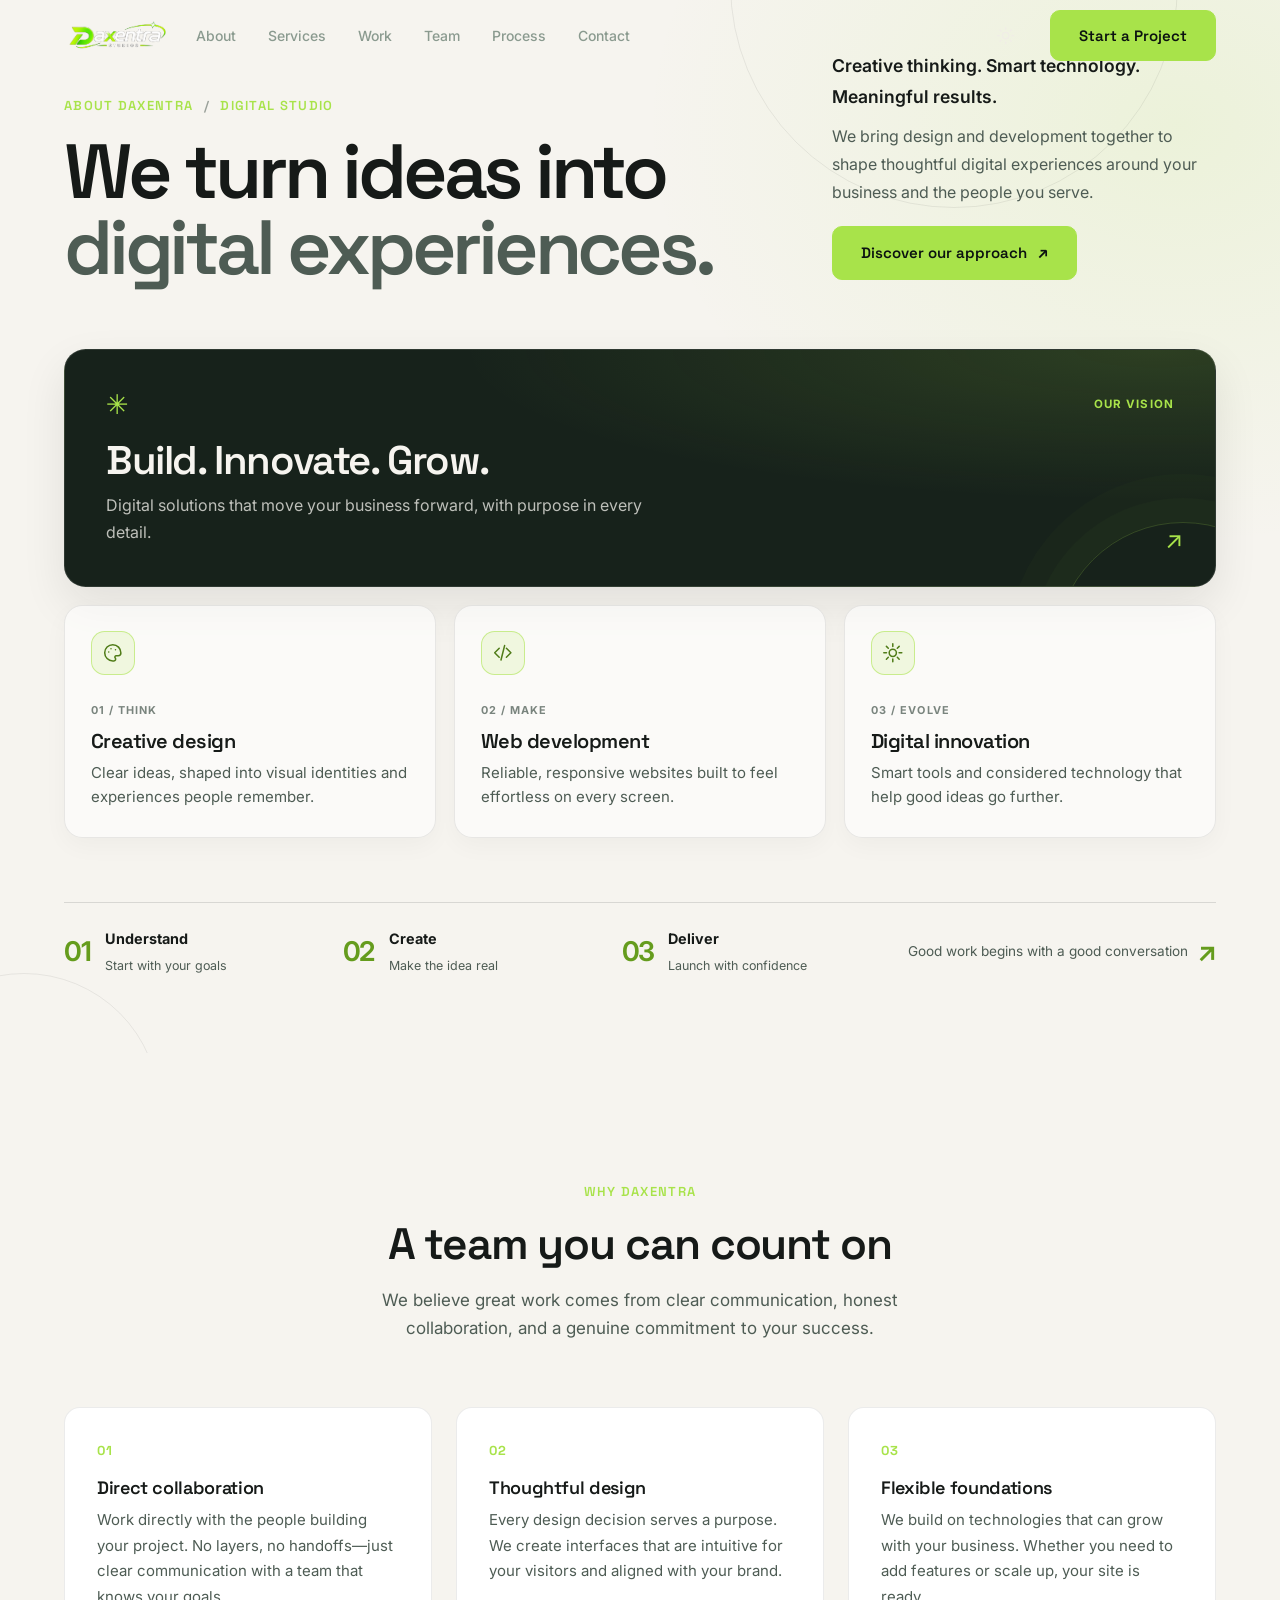
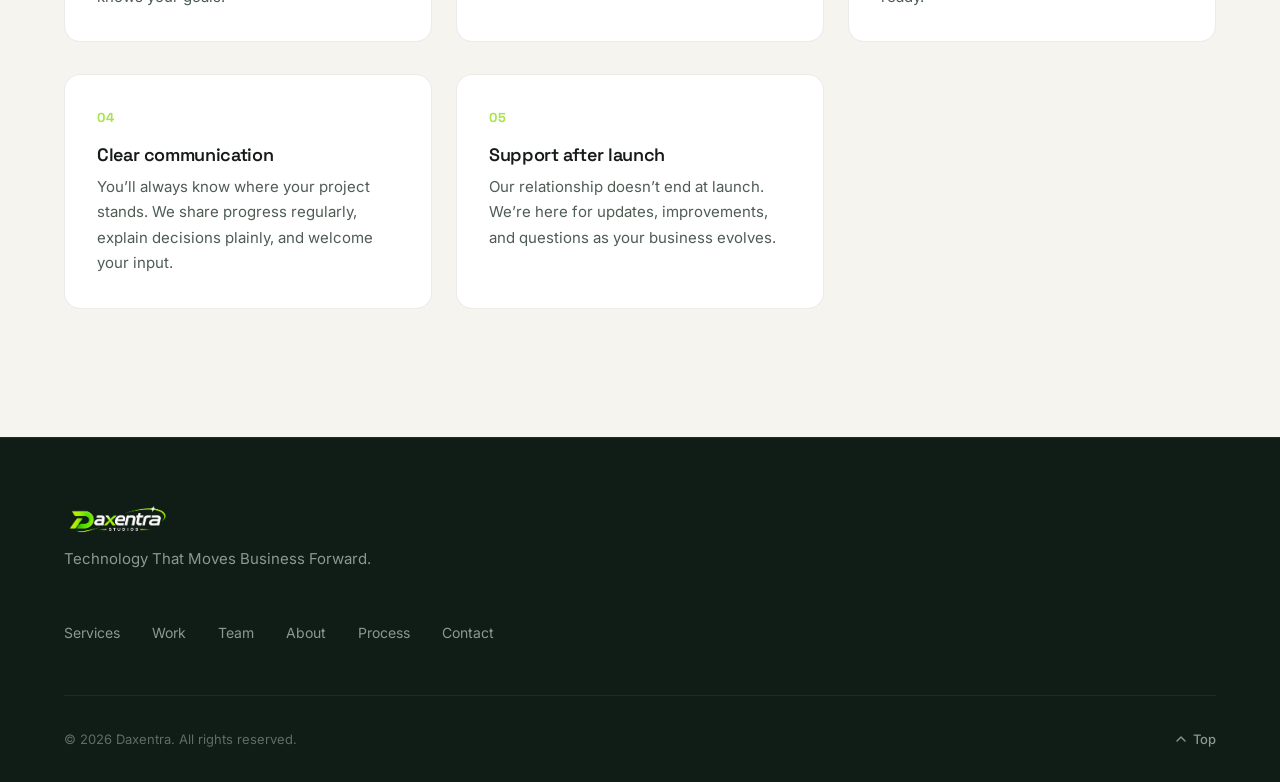
==== commit ee4c73d5: "Updated new logo and brand icon" ====
--- a/about.html
+++ b/about.html
@@ -3,6 +3,7 @@
 <head>
   <meta charset="UTF-8">
   <meta name="viewport" content="width=device-width, initial-scale=1.0">
+  <link rel="icon" type="image/png" href="assets/images/Logo/brand_icon.png">
   <title>About — Daxentra Studio</title>
   <meta name="description" content="Daxentra designs and builds websites and digital products for businesses. Clean code, thoughtful design, direct collaboration.">
   <link rel="preconnect" href="https://fonts.googleapis.com">
@@ -16,11 +17,7 @@
 <header class="site-header" id="site-header">
     <div class="container header-inner">
       <a href="index.html" class="logo" aria-label="Daxentra — Home">
-        <span class="logo-mark" aria-hidden="true">
-          <span class="logo-d">D</span>
-          <span class="logo-dot"></span>
-        </span>
-        <span class="logo-text">Daxentra</span>
+        <img class="logo-image" src="assets/images/Logo/full_name_logo.png" alt="Daxentra">
       </a>
 
       <nav class="nav desktop-nav" id="main-nav" aria-label="Main navigation">
@@ -195,11 +192,7 @@
     <div class="container footer-inner">
       <div class="footer-brand">
         <a href="index.html" class="logo footer-logo" aria-label="Daxentra — Home">
-          <span class="logo-mark" aria-hidden="true">
-            <span class="logo-d">D</span>
-            <span class="logo-dot"></span>
-          </span>
-          <span class="logo-text">Daxentra</span>
+          <img class="logo-image" src="assets/images/Logo/full_name_logo.png" alt="Daxentra">
         </a>
         <p class="footer-tagline">Technology That Moves Business Forward.</p>
       </div>
--- a/css/styles.css
+++ b/css/styles.css
@@ -284,6 +284,14 @@
   position: relative;
 }
 
+.logo-image {
+  display: block;
+  width: auto;
+  height: 2.25rem;
+  max-width: 9rem;
+  object-fit: contain;
+}
+
 .logo-d {
   font-family: var(--font-display);
   font-weight: 700;
@@ -5170,6 +5178,166 @@
   box-shadow: 0 1.2rem 2.8rem rgba(20, 40, 22, 0.08);
 }
 
+/* Light theme — premium team directory */
+[data-theme="light"] .team-page,
+[data-theme="light"] .team-directory {
+  --team-accent: #347819;
+  color: #182019;
+}
+
+[data-theme="light"] .team-page {
+  background: #f5f7f2;
+}
+
+[data-theme="light"] .team-directory {
+  background:
+    radial-gradient(ellipse at 50% 0%, rgba(74, 143, 32, 0.08), transparent 34rem),
+    radial-gradient(ellipse at 50% 85%, rgba(74, 143, 32, 0.035), transparent 54rem),
+    #f5f7f2;
+}
+
+[data-theme="light"] .team-directory::before,
+[data-theme="light"] .team-directory::after {
+  border-top-color: rgba(52, 120, 25, 0.16);
+  border-left-color: rgba(52, 120, 25, 0.16);
+  box-shadow: -0.5rem -0.4rem 1.8rem rgba(52, 120, 25, 0.04);
+}
+
+[data-theme="light"] .team-ambient {
+  background: radial-gradient(circle, rgba(74, 143, 32, 0.12), transparent 68%);
+}
+
+[data-theme="light"] .team-kicker {
+  border-color: rgba(52, 120, 25, 0.32);
+  background: rgba(255, 255, 255, 0.82);
+  box-shadow: 0 0 1.5rem rgba(52, 120, 25, 0.08), inset 0 0 0.8rem rgba(52, 120, 25, 0.03);
+  color: #347819;
+}
+
+[data-theme="light"] .team-hero h1,
+[data-theme="light"] .team-hero h2 {
+  color: #182019;
+}
+
+[data-theme="light"] .team-hero h1 span,
+[data-theme="light"] .team-hero h2 span {
+  color: #347819;
+  text-shadow: none;
+}
+
+[data-theme="light"] .team-hero-copy,
+[data-theme="light"] .team-filter-status,
+[data-theme="light"] .team-empty-state {
+  color: #536158;
+}
+
+[data-theme="light"] .team-stats {
+  border-color: rgba(25, 45, 28, 0.11);
+  background: rgba(255, 255, 255, 0.92);
+  box-shadow: 0 1rem 2.5rem rgba(20, 40, 22, 0.07), inset 0 1px rgba(255, 255, 255, 0.8);
+}
+
+[data-theme="light"] .team-stat + .team-stat {
+  border-left-color: rgba(25, 45, 28, 0.11);
+}
+
+[data-theme="light"] .team-stat strong {
+  color: #182019;
+}
+
+[data-theme="light"] .team-stat > div > span {
+  color: #536158;
+}
+
+[data-theme="light"] .team-filter {
+  border-color: rgba(25, 45, 28, 0.14);
+  background: #ffffff;
+  color: #354238;
+  box-shadow: 0 0.25rem 0.8rem rgba(20, 40, 22, 0.035);
+}
+
+[data-theme="light"] .team-filter:hover {
+  border-color: rgba(52, 120, 25, 0.48);
+  color: #347819;
+}
+
+[data-theme="light"] .team-filter.is-active {
+  border-color: #347819;
+  background: #347819;
+  color: #ffffff;
+  box-shadow: 0 0.3rem 1.2rem rgba(52, 120, 25, 0.18);
+}
+
+[data-theme="light"] .team-member {
+  border-color: rgba(25, 45, 28, 0.13);
+  background: linear-gradient(150deg, #ffffff, #fafcf8);
+  box-shadow: 0 1rem 2.5rem rgba(20, 40, 22, 0.08), inset 0 1px rgba(255, 255, 255, 0.9);
+}
+
+[data-theme="light"] .team-member:hover {
+  border-color: rgba(52, 120, 25, 0.42);
+  box-shadow: 0 1.2rem 3rem rgba(20, 40, 22, 0.12), 0 0 1.4rem rgba(52, 120, 25, 0.08);
+}
+
+[data-theme="light"] .team-member-heading h2 {
+  color: #182019;
+}
+
+[data-theme="light"] .team-member-heading > div > p,
+[data-theme="light"] .team-experience > span,
+[data-theme="light"] .team-member-bio {
+  color: #536158;
+}
+
+[data-theme="light"] .team-experience {
+  border-color: rgba(52, 120, 25, 0.18);
+  background: #eef5e8;
+}
+
+[data-theme="light"] .team-experience strong {
+  color: #273329;
+}
+
+[data-theme="light"] .team-tags li {
+  border-color: rgba(52, 120, 25, 0.22);
+  background: #eef5e8;
+  color: #347819;
+}
+
+[data-theme="light"] .team-member:hover .team-tags li {
+  border-color: rgba(52, 120, 25, 0.38);
+  background: #e5f0dc;
+}
+
+[data-theme="light"] .team-member-footer {
+  border-top-color: rgba(25, 45, 28, 0.1);
+}
+
+[data-theme="light"] .team-socials a {
+  color: #3d4e42;
+}
+
+[data-theme="light"] .team-socials a:hover {
+  color: #347819;
+}
+
+[data-theme="light"] .team-member-link {
+  border-color: rgba(52, 120, 25, 0.42);
+  color: #347819;
+}
+
+[data-theme="light"] .team-member-link:hover {
+  background: #347819;
+  color: #ffffff;
+  box-shadow: 0 0 1rem rgba(52, 120, 25, 0.18);
+}
+
+@media (max-width: 48em) {
+  [data-theme="light"] .team-stat:nth-child(n + 3) {
+    border-top-color: rgba(25, 45, 28, 0.11);
+  }
+}
+
 [data-theme="light"] .review-card.is-active {
   border-color: rgba(74, 143, 32, 0.82);
   box-shadow: 0 0 0 1px rgba(74, 143, 32, 0.1), 0 1.2rem 3rem rgba(20, 40, 22, 0.12);
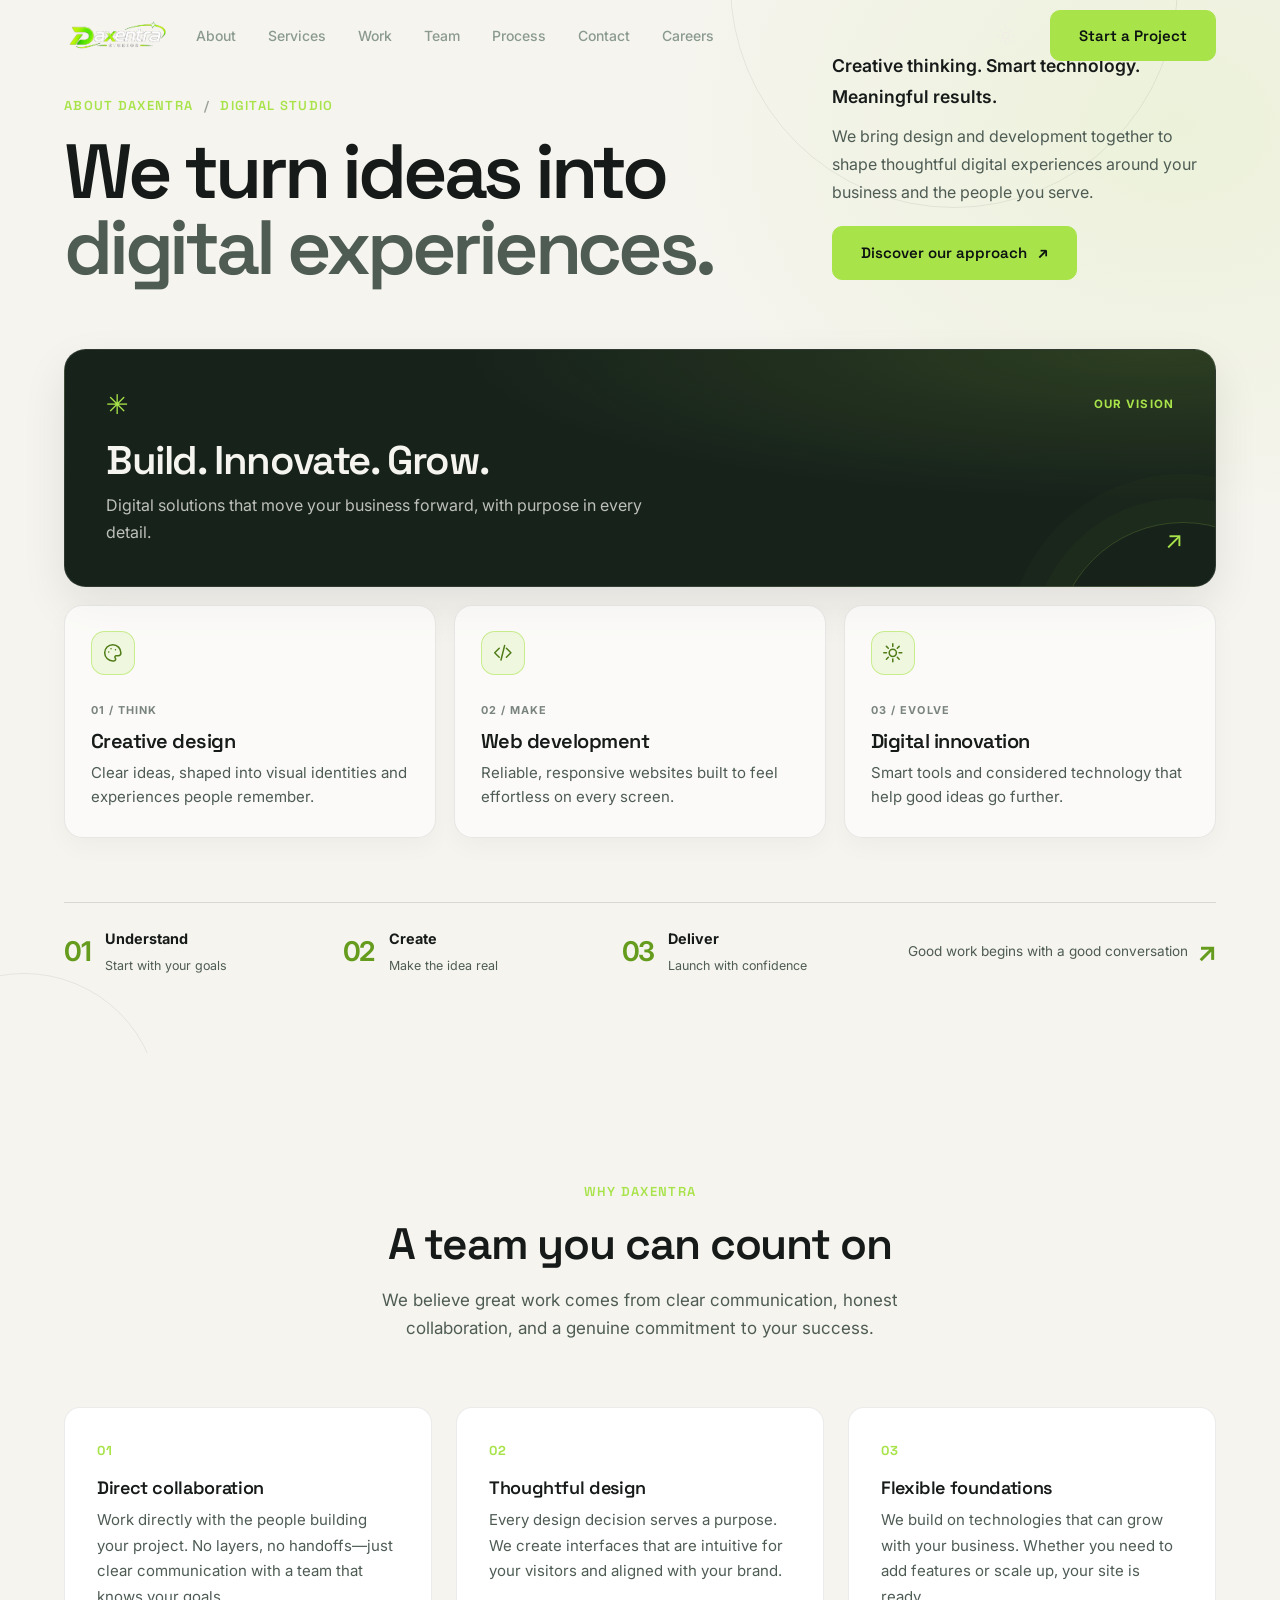
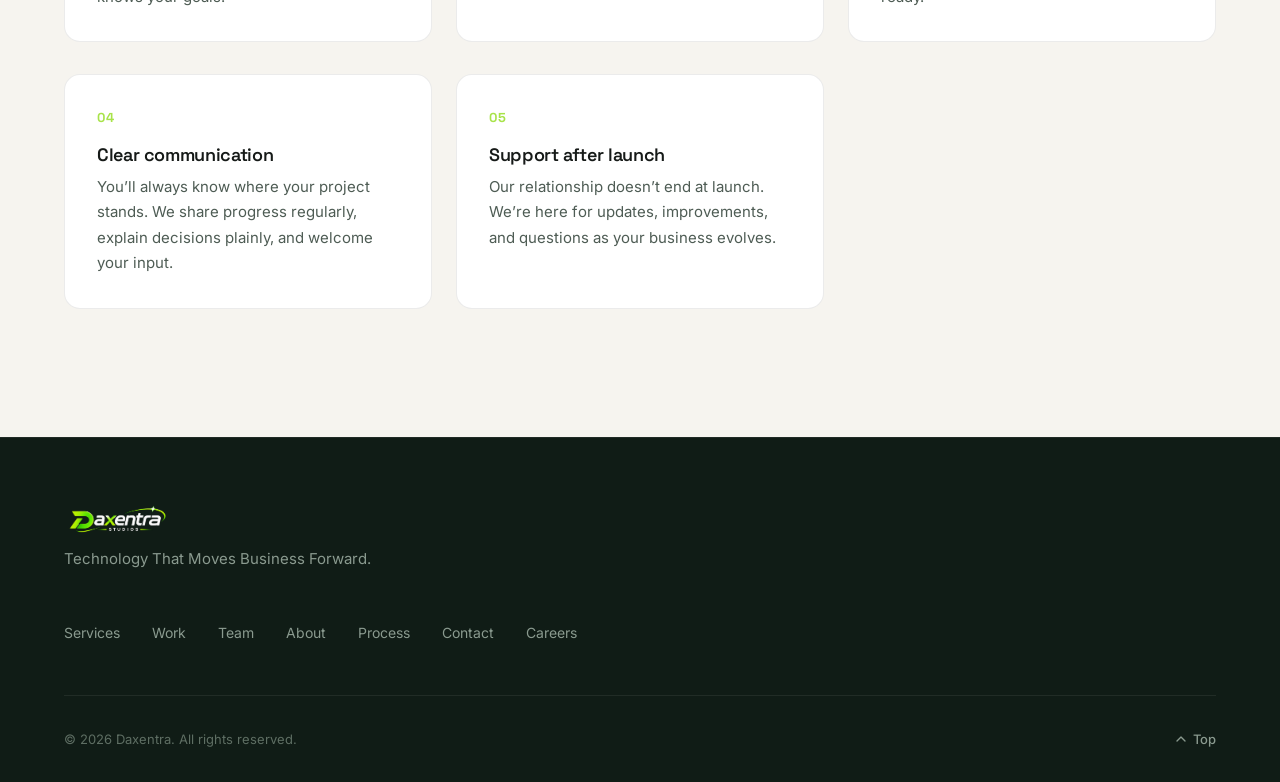
==== commit 4af4c064: "Added Career Page" ====
--- a/about.html
+++ b/about.html
@@ -28,6 +28,7 @@
           <li><a href="index.html#team" class="nav-link">Team</a></li>
           <li><a href="index.html#process" class="nav-link">Process</a></li>
           <li><a href="index.html#contact" class="nav-link">Contact</a></li>
+          <li><a href="careers.html" class="nav-link">Careers</a></li>
         </ul>
       </nav>
 
@@ -64,6 +65,7 @@
           <li><a href="index.html#about" class="mobile-nav-link">About</a></li>
           <li><a href="index.html#process" class="mobile-nav-link">Process</a></li>
           <li><a href="index.html#contact" class="mobile-nav-link">Contact</a></li>
+          <li><a href="careers.html" class="mobile-nav-link">Careers</a></li>
         </ul>
         <div class="mobile-nav-cta-wrapper">
           <a href="index.html#contact" class="btn btn-primary mobile-drawer-btn">Start a Project</a>
@@ -205,6 +207,7 @@
           <li><a href="index.html#about">About</a></li>
           <li><a href="index.html#process">Process</a></li>
           <li><a href="index.html#contact">Contact</a></li>
+          <li><a href="careers.html">Careers</a></li>
         </ul>
       </nav>
 
--- a/css/styles.css
+++ b/css/styles.css
@@ -3016,13 +3016,17 @@
   }
 }
 
-@media (max-width: 860px) and (min-width: 48.01em) {
+@media (max-width: 64em) and (min-width: 48.01em) {
   .header-inner {
-    gap: var(--space-md);
+    gap: var(--space-sm);
   }
 
   .nav-links {
-    gap: var(--space-md);
+    gap: var(--space-sm);
+  }
+
+  .nav-link {
+    font-size: 0.8125rem;
   }
 
   .header-inner > .nav-cta {
@@ -3138,9 +3142,13 @@
   .nav-open .mobile-nav-drawer {
     grid-template-rows: 1fr;
     max-height: 480px;
+    max-height: calc(100vh - var(--header-height));
+    max-height: calc(100dvh - var(--header-height));
     opacity: 1;
     visibility: visible;
     border-top-color: var(--border-subtle);
+    overflow-y: auto;
+    overscroll-behavior: contain;
   }
 
   .mobile-nav-inner {
@@ -3154,7 +3162,10 @@
   }
 
   .nav-open .mobile-nav-inner {
-    padding: var(--space-xl) var(--space-md) var(--space-2xl);
+    max-height: calc(100vh - var(--header-height));
+    max-height: calc(100dvh - var(--header-height));
+    overflow-y: auto;
+    padding: var(--space-lg) var(--space-md) var(--space-xl);
     transform: translateY(0);
   }
 
@@ -3162,17 +3173,17 @@
     display: flex;
     flex-direction: column;
     align-items: center;
-    gap: var(--space-md);
-    margin-bottom: var(--space-xl);
+    gap: var(--space-sm);
+    margin-bottom: var(--space-lg);
     text-align: center;
   }
 
   .mobile-nav-link {
     font-family: var(--font-display);
-    font-size: 1.25rem;
+    font-size: 1.125rem;
     font-weight: 600;
     color: var(--text-primary);
-    padding: var(--space-xs) var(--space-lg);
+    padding: var(--space-xs) var(--space-md);
     border-radius: var(--radius-sm);
     transition:
       color var(--duration-fast) ease,
